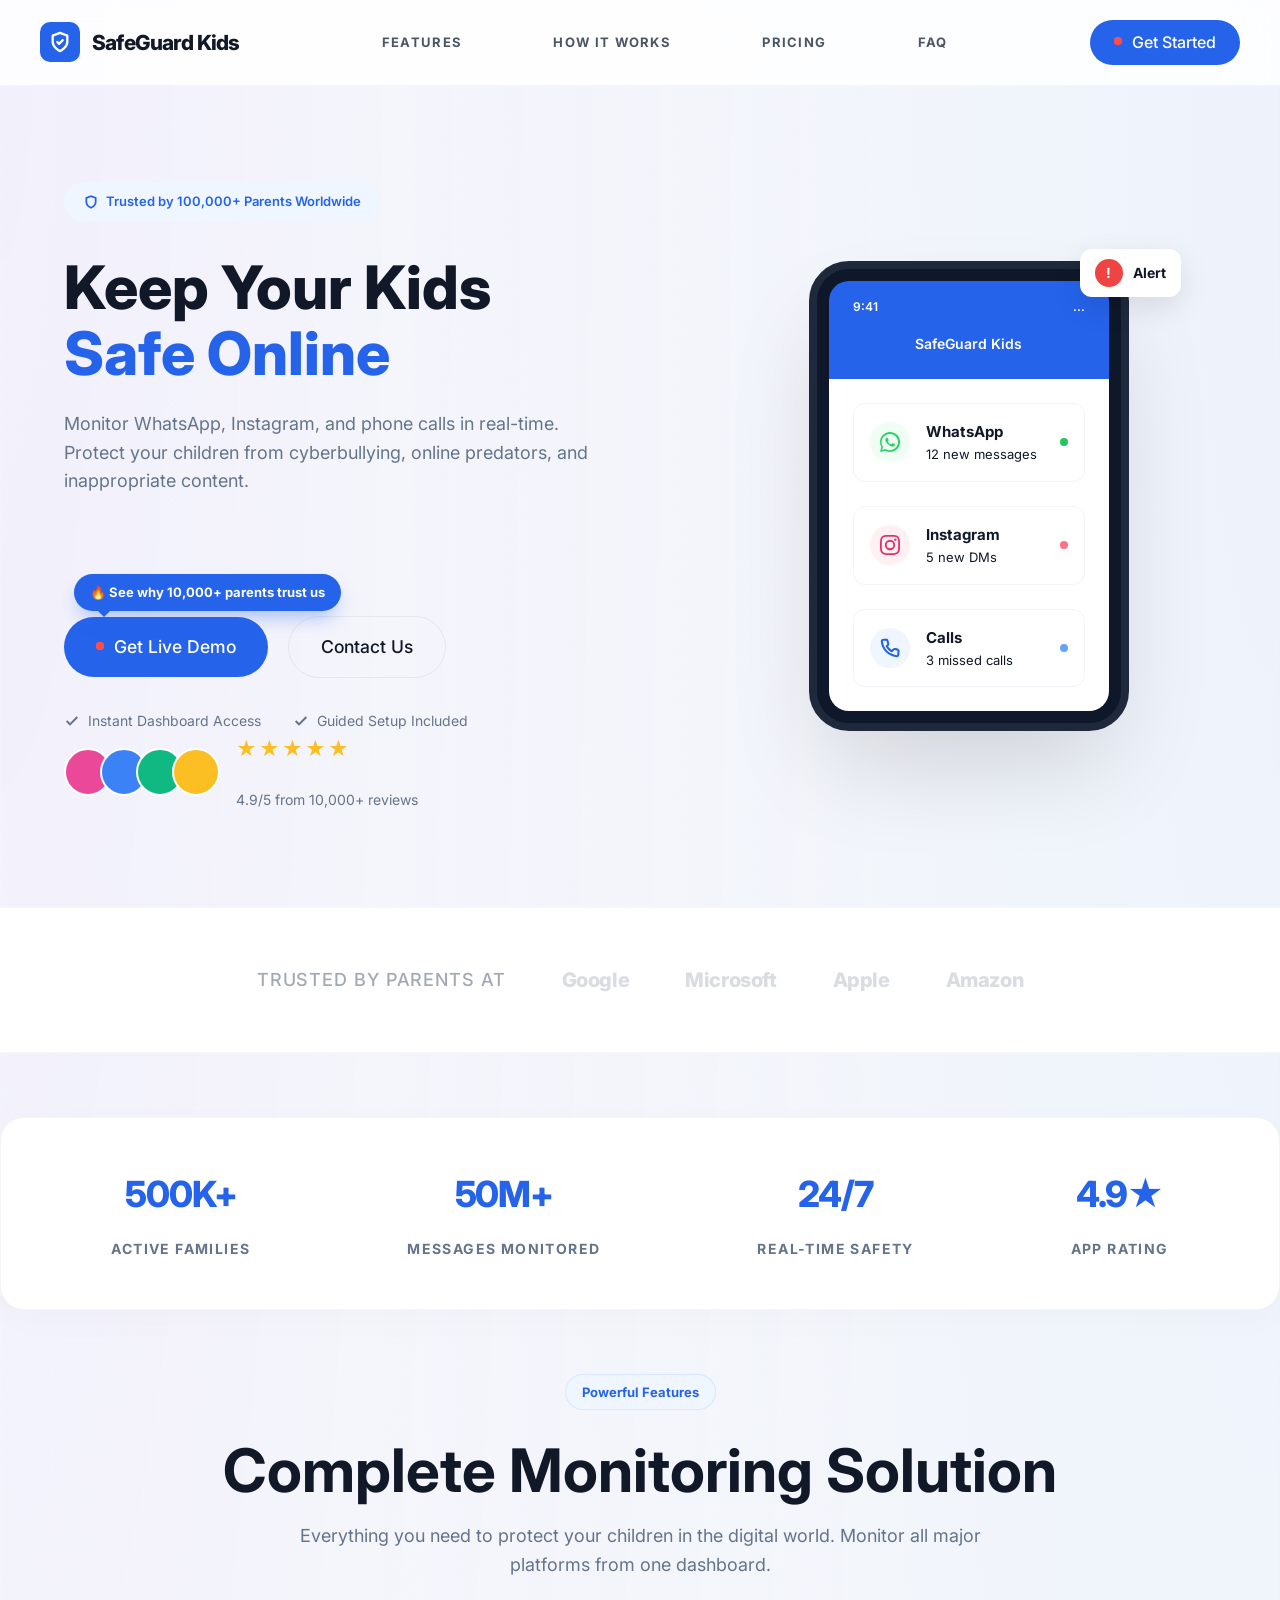
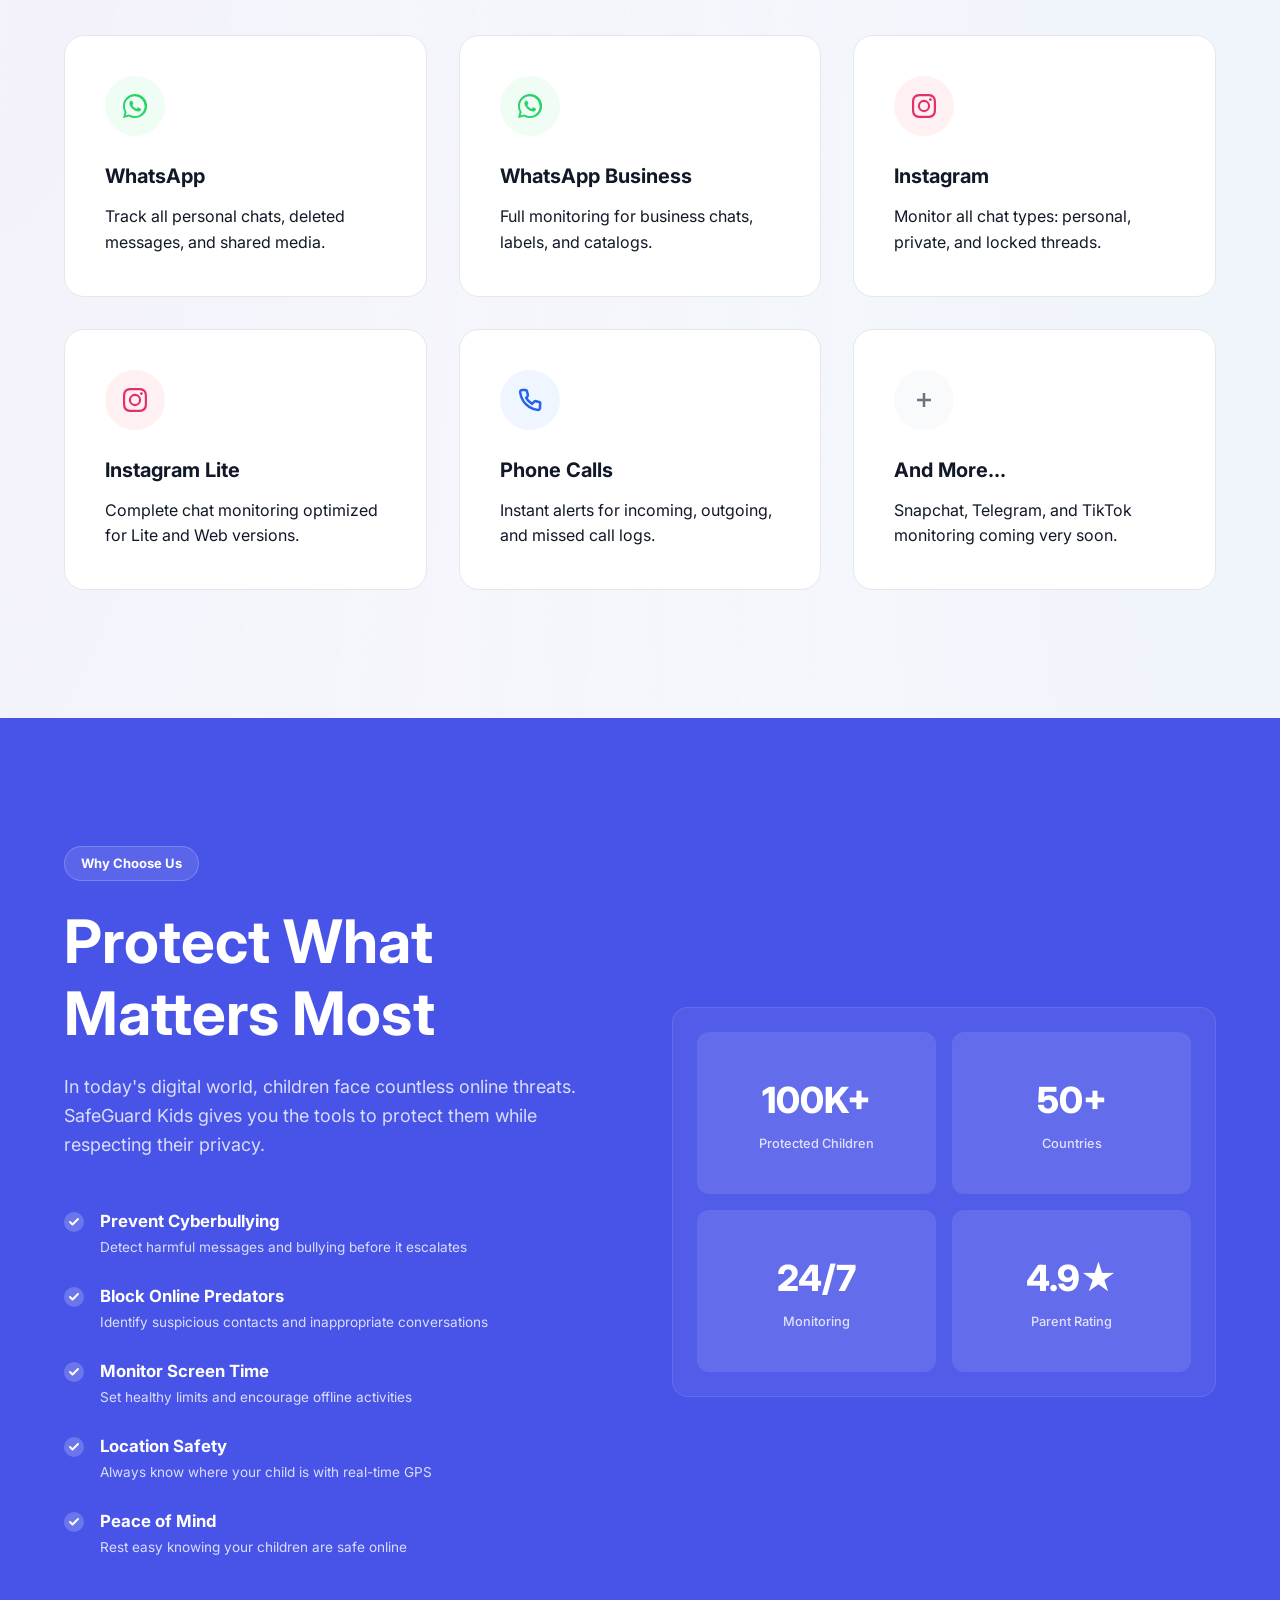
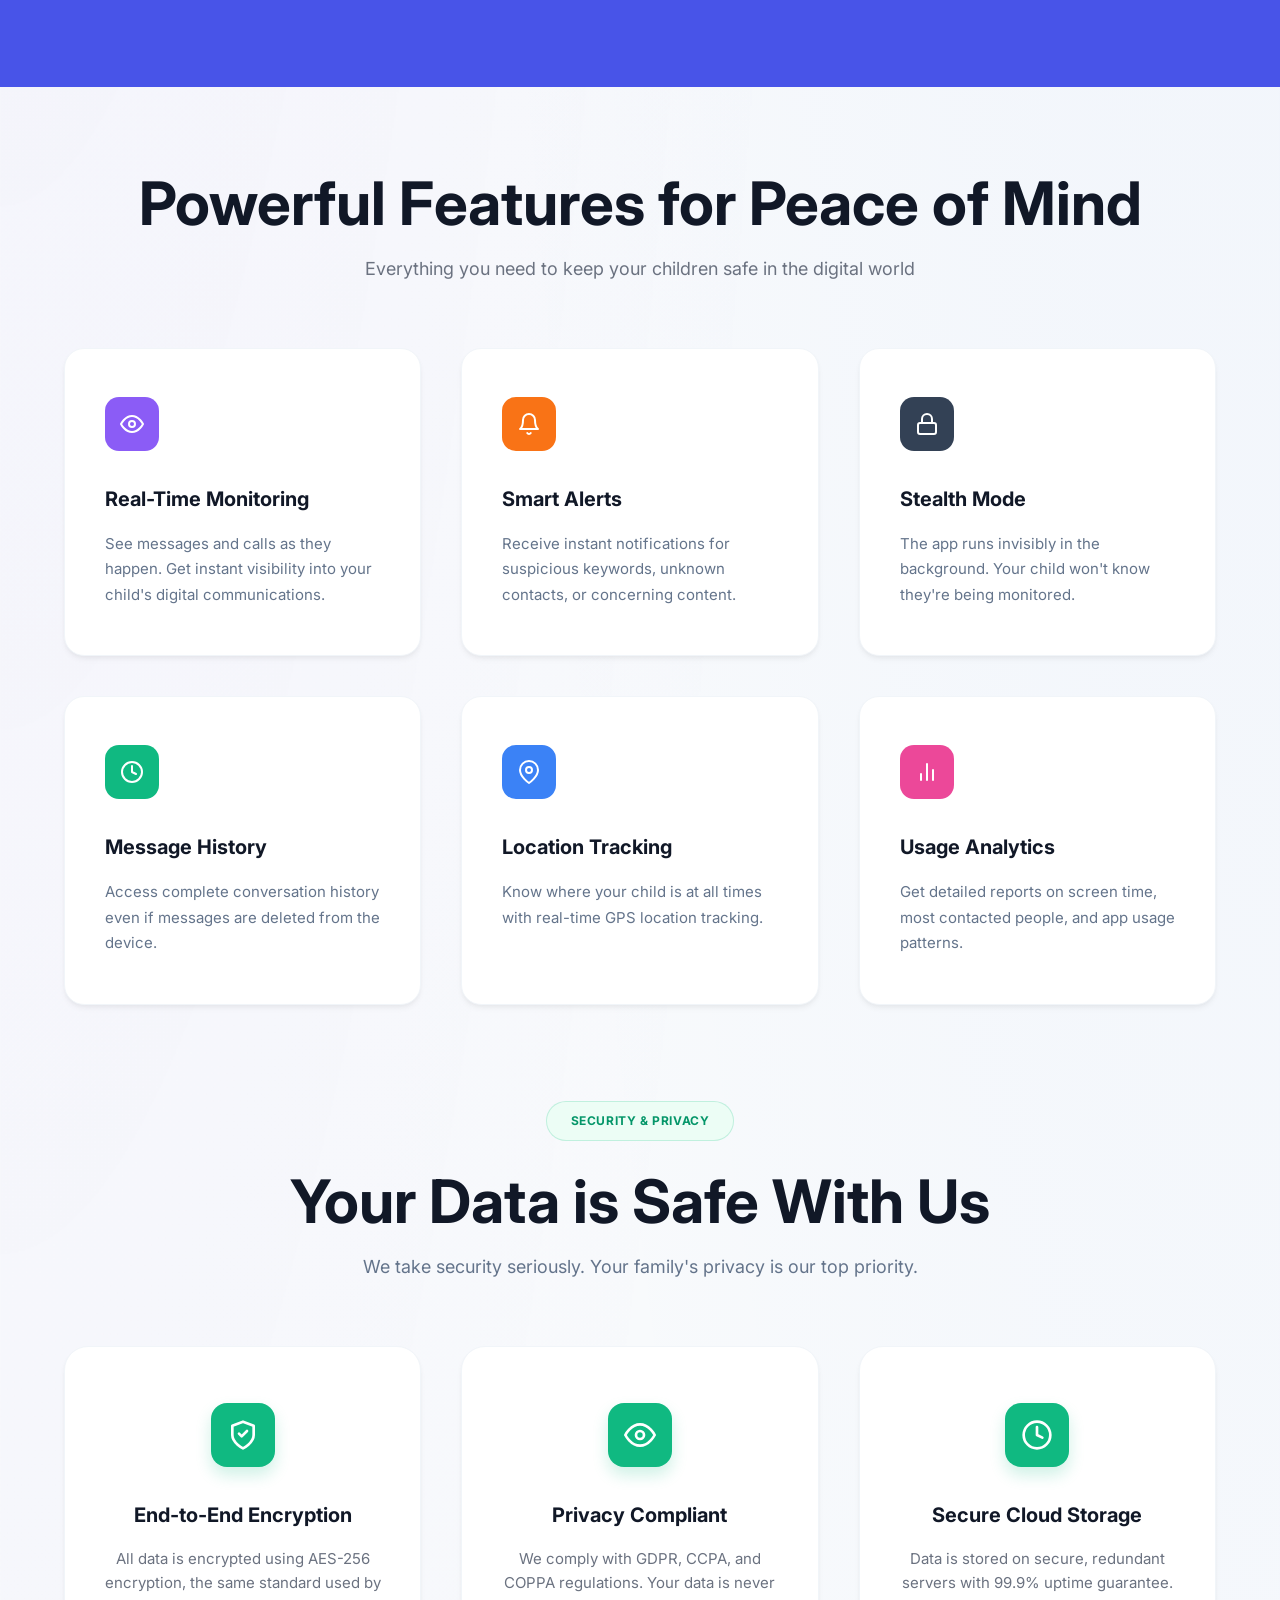
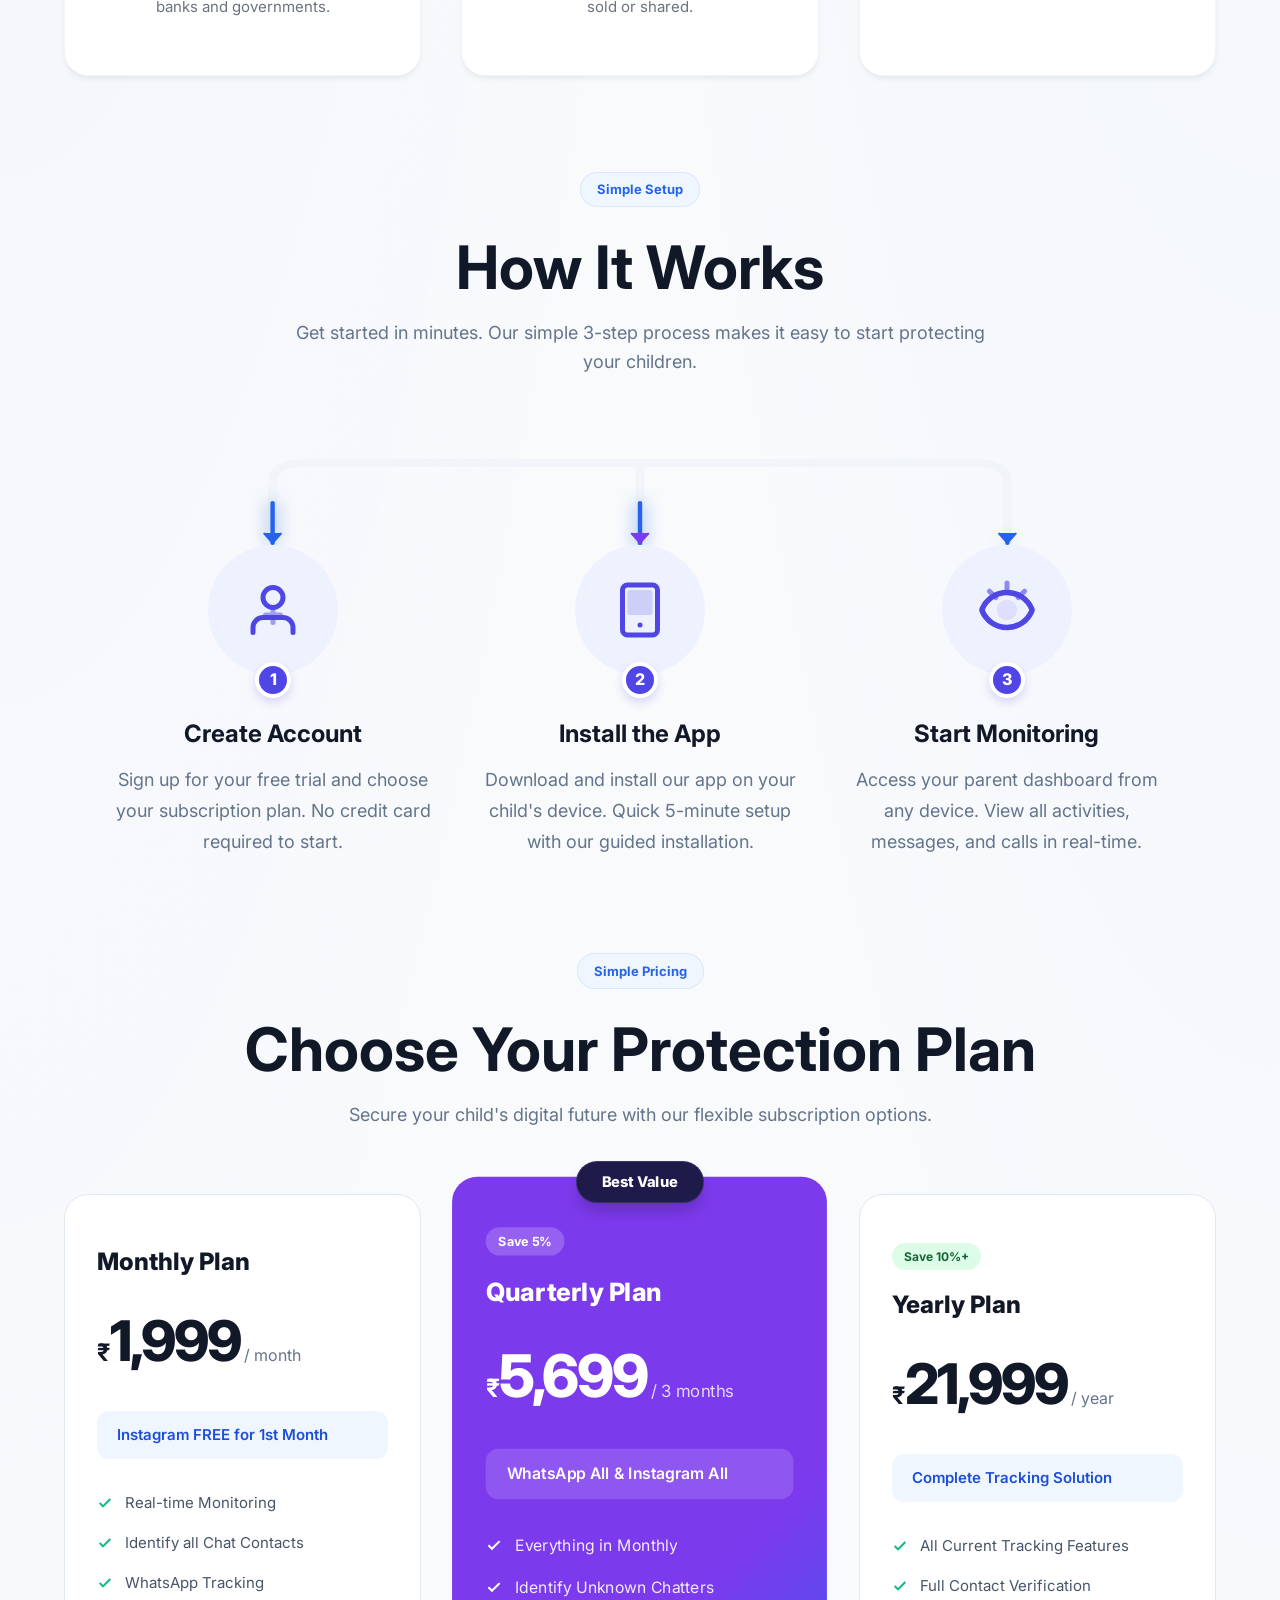
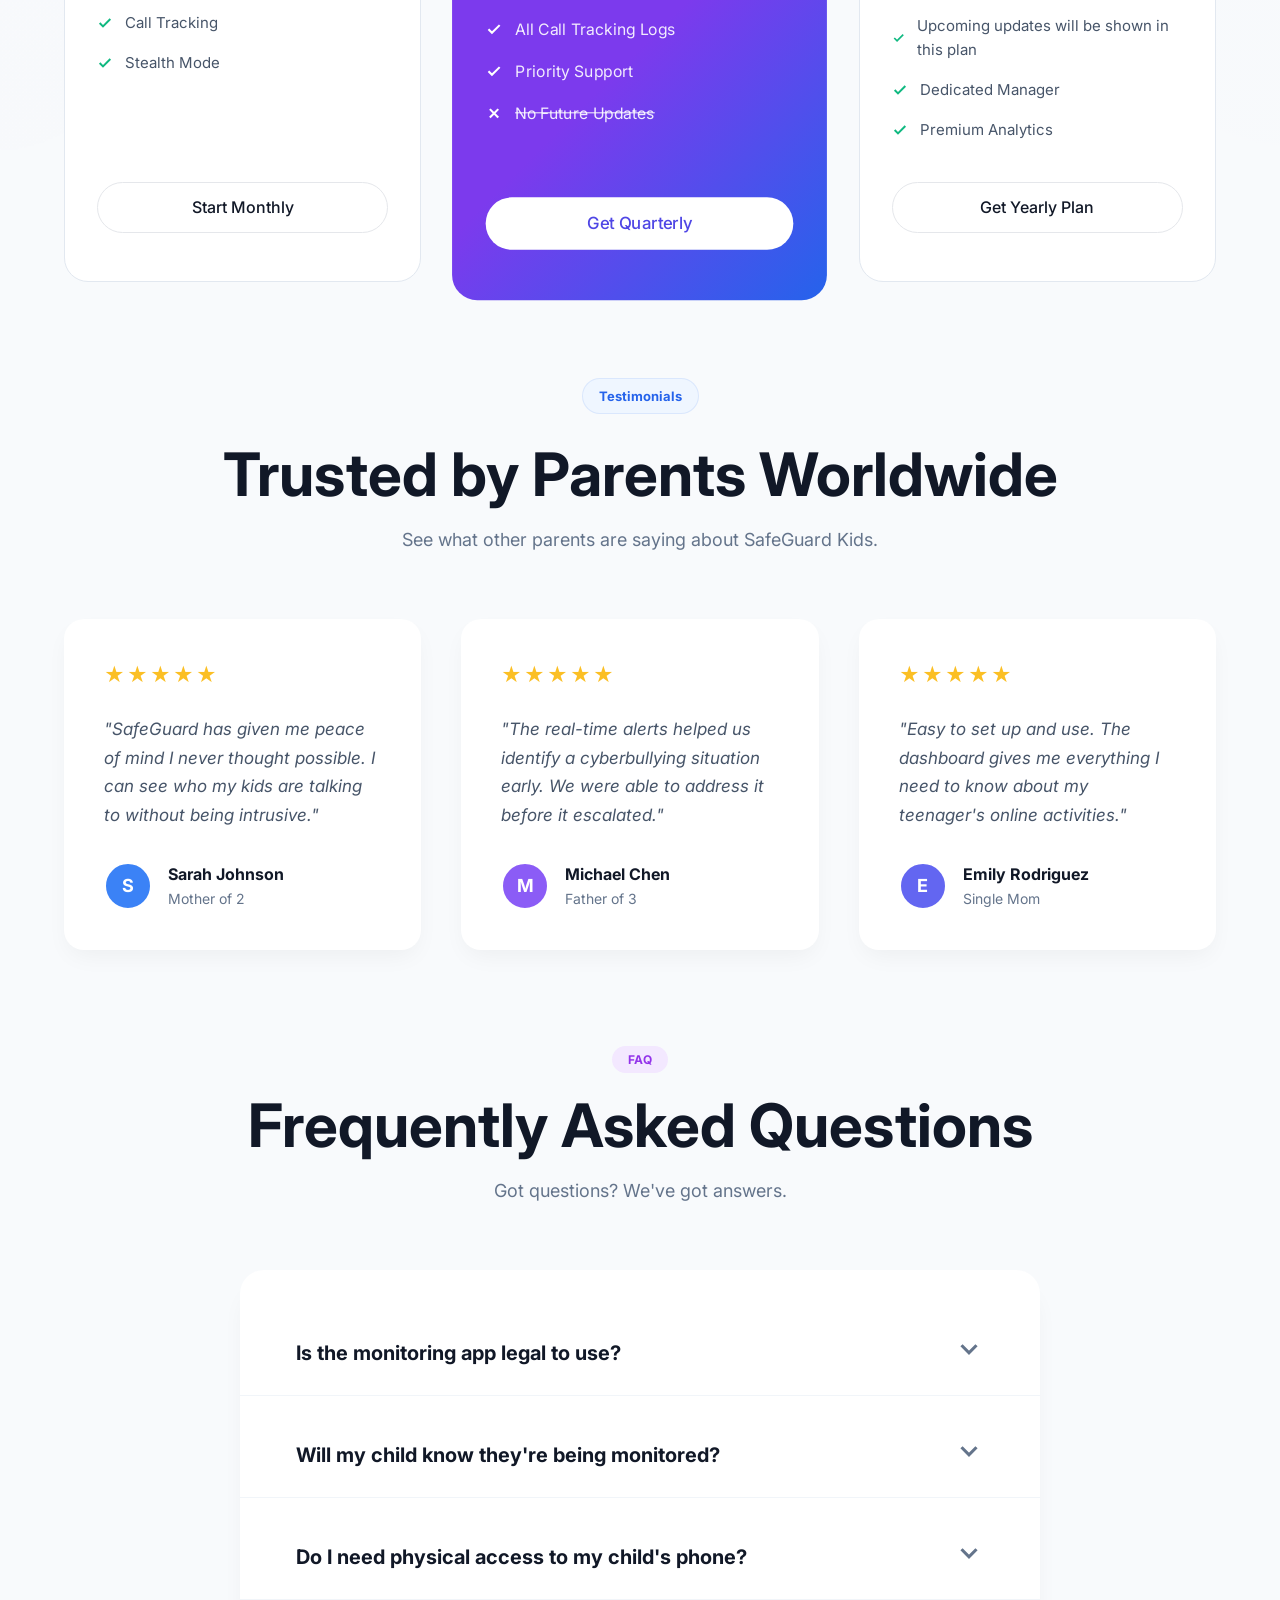
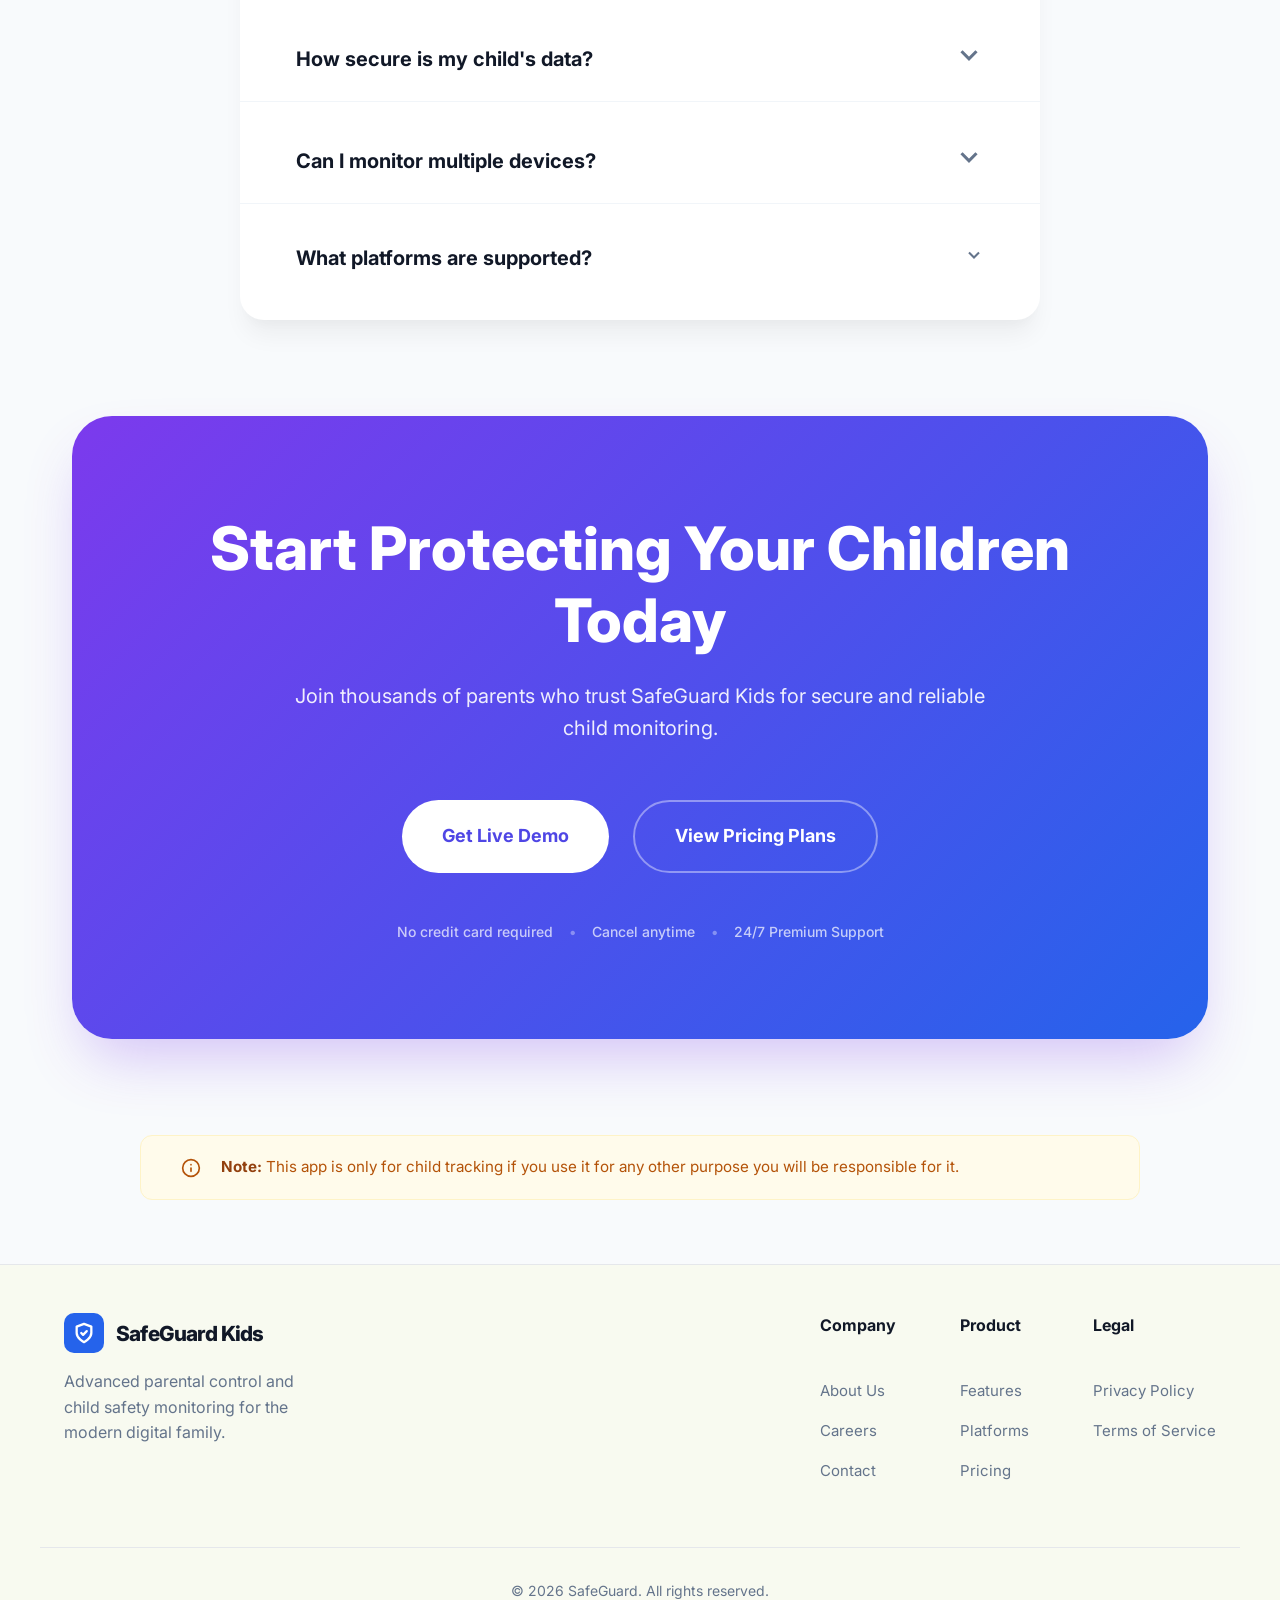
==== index.html @ 510a7e91 "Elite Mobile UI: Fixed badge clipping, restored bottom CTA vertical stack, and refined disclaimer ic" ====
<!DOCTYPE html>
<html lang="en">
<head>
    <meta charset="UTF-8">
    <meta name="viewport" content="width=device-width, initial-scale=1.0">
    <title>SafeGuard Kids | Parental Control & Child Safety</title>
    <link rel="stylesheet" href="style.css">
</head>
<body class="rich-page-bg">

    <!-- Header / Navigation -->
    <header>
        <div class="container nav-bar">
            <a href="index.html" class="logo">
                <div class="logo-icon">
                    <svg width="22" height="22" viewBox="0 0 24 24" fill="none" stroke="white" stroke-width="2.5" stroke-linecap="round" stroke-linejoin="round"><path d="M12 22s8-4 8-10V5l-8-3-8 3v7c0 6 8 10 8 10z"></path><polyline points="9 12 11 14 15 10"></polyline></svg>
                </div>
                <span class="logo-text">SafeGuard Kids</span>
            </a>
                <div class="nav-links">
                    <a href="#powerful-features">Features</a>
                    <a href="#how-it-works">How It Works</a>
                <a href="#pricing">Pricing</a>
                <a href="#faq">FAQ</a>
            </div>
            <div class="nav-actions">
                <a href="https://wa.me/9909092786?text=Please%20give%20me%20demo.%20I%20am%20interested%20in%20seeing%20how%20SafeGuard%20Kids%20works!" class="btn btn-primary">
                    <span class="live-dot"></span>
                    Get Started
                </a>
                <button class="mobile-toggle" id="mobile-toggle" aria-label="Toggle Menu">
                    <svg viewBox="0 0 24 24" fill="none" stroke="currentColor" stroke-width="2" stroke-linecap="round" stroke-linejoin="round">
                        <line x1="3" y1="12" x2="21" y2="12" class="line-1"></line>
                        <line x1="3" y1="6" x2="21" y2="6" class="line-2"></line>
                        <line x1="3" y1="18" x2="21" y2="18" class="line-3"></line>
                    </svg>
                </button>
            </div>
        </div>
    </header>

    <!-- Hero Section -->
    <main>
        <section class="hero container">
            <div class="hero-content animate-up">
                <div class="trust-badge">
                    <svg width="14" height="14" viewBox="0 0 24 24" fill="none" stroke="currentColor" stroke-width="3"><path d="M12 22s8-4 8-10V5l-8-3-8 3v7c0 6 8 10 8 10z"></path></svg>
                    Trusted by 100,000+ Parents Worldwide
                </div>
                <h1 class="hero-title">
                    Keep Your Kids<br>
                    <span class="highlight">Safe</span>
                    <span class="highlight">Online</span>
                </h1>
                <p class="hero-subtitle">
                    Monitor WhatsApp, Instagram, and phone calls in real-time. Protect your children from cyberbullying, online predators, and inappropriate content.
                </p>
                <div class="hero-cta-group">
                    <div class="cta-hook">🔥 See why 10,000+ parents trust us</div>
                    <div class="cta-buttons">
                        <a href="https://wa.me/9909092786?text=Please%20give%20me%20demo.%20I%20cant%20believe%20this%20is%20real.%20I%27m%20interested%20in%20seeing%20how%20SafeGuard%20Kids%20works!" class="btn btn-primary btn-large">
                            <span class="live-dot"></span>
                            Get Live Demo
                        </a>
                        <a href="https://wa.me/9909092786?text=interested%20in%20your%20tracking%20app." class="btn btn-outline btn-large">Contact Us</a>
                    </div>
                    
                    <div class="hero-features">
                        <div class="hero-feature">
                            <svg width="16" height="16" viewBox="0 0 24 24" fill="none" stroke="currentColor" stroke-width="3"><polyline points="20 6 9 17 4 12"></polyline></svg>
                            Instant Dashboard Access
                        </div>
                        <div class="hero-feature">
                            <svg width="16" height="16" viewBox="0 0 24 24" fill="none" stroke="currentColor" stroke-width="3"><polyline points="20 6 9 17 4 12"></polyline></svg>
                            Guided Setup Included
                        </div>
                    </div>
                </div>
                <div class="social-proof">
                    <div class="avatars">
                        <div class="avatar" style="background-color: var(--accent-pink);"></div>
                        <div class="avatar" style="background-color: var(--accent-blue);"></div>
                        <div class="avatar" style="background-color: var(--success-green);"></div>
                        <div class="avatar" style="background-color: #FBBF24;"></div>
                    </div>
                    <div class="rating">
                        <div class="stars">★★★★★</div>
                        <span>4.9/5 from 10,000+ reviews</span>
                    </div>
                </div>
            </div>

            <div class="hero-visual animate-up" style="animation-delay: 0.2s;">
                <div class="phone-mockup">
                    <div class="alert-badge">
                        <div class="alert-icon">!</div>
                        Alert
                    </div>
                    <div class="phone-header">
                        <div class="status-bar">
                            <span>9:41</span>
                            <span>...</span>
                        </div>
                        <div class="phone-header-content">
                            <div class="phone-header-text">SafeGuard Kids</div>
                        </div>
                    </div>
                    <div class="status-list">
                        <div class="status-item">
                            <div class="status-icon bg-whatsapp-light">
                                <svg width="20" height="20" viewBox="0 0 24 24" fill="currentColor"><path d="M12.031 0C5.391 0 0 5.391 0 12.031c0 2.125.547 4.188 1.594 6.031L0 24l6.125-1.594a11.91 11.91 0 005.906 1.563h.031c6.641 0 12.031-5.391 12.031-12.031C24.094 5.391 18.672 0 12.031 0zM12.031 22.125c-1.875 0-3.719-.469-5.344-1.375l-.375-.219-3.719.969 1.016-3.625-.234-.375a9.852 9.852 0 01-1.5-5.313c0-5.469 4.438-9.906 9.906-9.906a9.8 9.8 0 016.969 2.875 9.776 9.776 0 012.906 6.969c0 5.469-4.438 9.906-9.906 9.938zM17.406 14.344c-.281-.141-1.719-.844-1.984-.938-.266-.094-.453-.141-.656.141-.188.281-.734.938-.906 1.125-.172.188-.344.219-.625.078-.281-.141-1.188-.438-2.25-1.391-.828-.734-1.391-1.641-1.547-1.922-.156-.281-.016-.438.125-.578.125-.125.281-.328.422-.484.141-.156.188-.266.281-.453.094-.188.047-.359-.016-.5-.063-.141-.656-1.578-.891-2.156-.234-.563-.469-.484-.656-.484-.172-.016-.359-.016-.547-.016-.188 0-.5.063-.766.344-.266.281-.984.969-.984 2.375 0 1.406 1.016 2.766 1.156 2.953.141.188 2 3.047 4.844 4.281.672.297 1.203.469 1.625.609.688.219 1.313.188 1.813.125.547-.078 1.672-.688 1.906-1.344.234-.656.234-1.219.156-1.344-.063-.141-.266-.219-.547-.359z"/></svg>
                            </div>
                            <div class="status-info">
                                <strong>WhatsApp</strong>
                                <span class="text-muted">12 new messages</span>
                            </div>
                            <div class="status-indicator ind-green"></div>
                        </div>
                        <div class="status-item">
                            <div class="status-icon bg-instagram-light">
                                <svg width="20" height="20" viewBox="0 0 24 24" fill="currentColor"><path d="M12 2.163c3.204 0 3.584.012 4.85.07 3.252.148 4.771 1.691 4.919 4.919.058 1.265.069 1.645.069 4.849 0 3.205-.012 3.584-.069 4.849-.149 3.225-1.664 4.771-4.919 4.919-1.266.058-1.644.07-4.85.07-3.204 0-3.584-.012-4.849-.07-3.26-.149-4.771-1.699-4.919-4.92-.058-1.265-.07-1.644-.07-4.849 0-3.204.013-3.583.07-4.849.149-3.227 1.664-4.771 4.919-4.919 1.266-.057 1.645-.069 4.849-.069zM12 0C8.741 0 8.333.014 7.053.072 2.695.272.273 2.69.073 7.052.014 8.333 0 8.741 0 12c0 3.259.014 3.668.072 4.948.2 4.358 2.618 6.78 6.98 6.98 1.281.058 1.689.072 4.948.072 3.259 0 3.668-.014 4.948-.072 4.354-.2 6.782-2.618 6.979-6.98.059-1.28.073-1.689.073-4.948 0-3.259-.014-3.667-.072-4.947-.196-4.354-2.617-6.78-6.979-6.98C15.668.014 15.259 0 12 0zm0 5.838a6.162 6.162 0 100 12.324 6.162 6.162 0 000-12.324zM12 16a4 4 0 110-8 4 4 0 010 8zm6.406-11.845a1.44 1.44 0 100 2.881 1.44 1.44 0 000-2.881z"/></svg>
                            </div>
                            <div class="status-info">
                                <strong>Instagram</strong>
                                <span class="text-muted">5 new DMs</span>
                            </div>
                            <div class="status-indicator ind-pink"></div>
                        </div>
                        <div class="status-item">
                            <div class="status-icon bg-calls-light">
                                <svg width="20" height="20" viewBox="0 0 24 24" fill="none" stroke="currentColor" stroke-width="2.5" stroke-linecap="round" stroke-linejoin="round"><path d="M22 16.92v3a2 2 0 0 1-2.18 2 19.79 19.79 0 0 1-8.63-3.07 19.5 19.5 0 0 1-6-6 19.79 19.79 0 0 1-3.07-8.67A2 2 0 0 1 4.11 2h3a2 2 0 0 1 2 1.72 12.84 12.84 0 0 0 .7 2.81 2 2 0 0 1-.45 2.11L8.09 9.91a16 16 0 0 0 6 6l2.18-2.18a2 2 0 0 1 2.11-.45 12.84 12.84 0 0 0 2.81.7A2 2 0 0 1 22 16.92z"></path></svg>
                            </div>
                            <div class="status-info">
                                <strong>Calls</strong>
                                <span class="text-muted">3 missed calls</span>
                            </div>
                            <div class="status-indicator ind-blue"></div>
                        </div>
                    </div>
                </div>
            </div>
        </section>

        <!-- Trust Bar / Social Proof Area -->
        <section class="trust-bar animate-up">
            <div class="trust-inner">
                <span class="trust-title">TRUSTED BY PARENTS AT</span>
                <div class="trust-logos">
                    <span class="trust-logo">Google</span>
                    <span class="trust-logo">Microsoft</span>
                    <span class="trust-logo">Apple</span>
                    <span class="trust-logo">Amazon</span>
                </div>
            </div>
        </section>

        <!-- Stats Section (Boxed Style Restored) -->
        <section class="stats animate-up">
            <div class="stat-item">
                <h3>500K+</h3>
                <span>Active Families</span>
            </div>
            <div class="stat-item">
                <h3>50M+</h3>
                <span>Messages Monitored</span>
            </div>
            <div class="stat-item">
                <h3>24/7</h3>
                <span>Real-time Safety</span>
            </div>
            <div class="stat-item">
                <h3>4.9★</h3>
                <span>App Rating</span>
            </div>
        </section>

        <!-- Supported Platforms -->
        <section id="platforms" class="platforms container animate-up" style="text-align: center;">
            <div class="section-tag">Powerful Features</div>
            <h2 class="section-title">Complete Monitoring Solution</h2>
            <p class="section-subtitle">Everything you need to protect your children in the digital world. Monitor all major platforms from one dashboard.</p>
            
            <div class="platform-grid" style="text-align: left;">
                <!-- Row 1 -->
                <div class="platform-card">
                    <div class="platform-icon bg-whatsapp-light">
                        <svg width="24" height="24" viewBox="0 0 24 24" fill="currentColor"><path d="M12.031 0C5.391 0 0 5.391 0 12.031c0 2.125.547 4.188 1.594 6.031L0 24l6.125-1.594a11.91 11.91 0 005.906 1.563h.031c6.641 0 12.031-5.391 12.031-12.031C24.094 5.391 18.672 0 12.031 0zM12.031 22.125c-1.875 0-3.719-.469-5.344-1.375l-.375-.219-3.719.969 1.016-3.625-.234-.375a9.852 9.852 0 01-1.5-5.313c0-5.469 4.438-9.906 9.906-9.906a9.8 9.8 0 016.969 2.875 9.776 9.776 0 012.906 6.969c0 5.469-4.438 9.906-9.906 9.938zM17.406 14.344c-.281-.141-1.719-.844-1.984-.938-.266-.094-.453-.141-.656.141-.188.281-.734.938-.906 1.125-.172.188-.344.219-.625.078-.281-.141-1.188-.438-2.25-1.391-.828-.734-1.391-1.641-1.547-1.922-.156-.281-.016-.438.125-.578.125-.125.281-.328.422-.484.141-.156.188-.266.281-.453.094-.188.047-.359-.016-.5-.063-.141-.656-1.578-.891-2.156-.234-.563-.469-.484-.656-.484-.172-.016-.359-.016-.547-.016-.188 0-.5.063-.766.344-.266.281-.984.969-.984 2.375 0 1.406 1.016 2.766 1.156 2.953.141.188 2 3.047 4.844 4.281.672.297 1.203.469 1.625.609.688.219 1.313.188 1.813.125.547-.078 1.672-.688 1.906-1.344.234-.656.234-1.219.156-1.344-.063-.141-.266-.219-.547-.359z"/></svg>
                    </div>
                    <h4>WhatsApp</h4>
                    <p>Track all personal chats, deleted messages, and shared media.</p>
                </div>
                <div class="platform-card">
                    <div class="platform-icon bg-whatsapp-light">
                        <svg width="24" height="24" viewBox="0 0 24 24" fill="currentColor"><path d="M12.031 0C5.391 0 0 5.391 0 12.031c0 2.125.547 4.188 1.594 6.031L0 24l6.125-1.594a11.91 11.91 0 005.906 1.563h.031c6.641 0 12.031-5.391 12.031-12.031C24.094 5.391 18.672 0 12.031 0zM12.031 22.125c-1.875 0-3.719-.469-5.344-1.375l-.375-.219-3.719.969 1.016-3.625-.234-.375a9.852 9.852 0 01-1.5-5.313c0-5.469 4.438-9.906 9.906-9.906a9.8 9.8 0 016.969 2.875 9.776 9.776 0 012.906 6.969c0 5.469-4.438 9.906-9.906 9.938zM17.406 14.344c-.281-.141-1.719-.844-1.984-.938-.266-.094-.453-.141-.656.141-.188.281-.734.938-.906 1.125-.172.188-.344.219-.625.078-.281-.141-1.188-.438-2.25-1.391-.828-.734-1.391-1.641-1.547-1.922-.156-.281-.016-.438.125-.578.125-.125.281-.328.422-.484.141-.156.188-.266.281-.453.094-.188.047-.359-.016-.5-.063-.141-.656-1.578-.891-2.156-.234-.563-.469-.484-.656-.484-.172-.016-.359-.016-.547-.016-.188 0-.5.063-.766.344-.266.281-.984.969-.984 2.375 0 1.406 1.016 2.766 1.156 2.953.141.188 2 3.047 4.844 4.281.672.297 1.203.469 1.625.609.688.219 1.313.188 1.813.125.547-.078 1.672-.688 1.906-1.344.234-.656.234-1.219.156-1.344-.063-.141-.266-.219-.547-.359z"/></svg>
                    </div>
                    <h4>WhatsApp Business</h4>
                    <p>Full monitoring for business chats, labels, and catalogs.</p>
                </div>
                <div class="platform-card">
                    <div class="platform-icon bg-instagram-light">
                        <svg width="24" height="24" viewBox="0 0 24 24" fill="currentColor"><path d="M12 2.163c3.204 0 3.584.012 4.85.07 3.252.148 4.771 1.691 4.919 4.919.058 1.265.069 1.645.069 4.849 0 3.205-.012 3.584-.069 4.849-.149 3.225-1.664 4.771-4.919 4.919-1.266.058-1.644.07-4.85.07-3.204 0-3.584-.012-4.849-.07-3.26-.149-4.771-1.699-4.919-4.92-.058-1.265-.07-1.644-.07-4.849 0-3.204.013-3.583.07-4.849.149-3.227 1.664-4.771 4.919-4.919 1.266-.057 1.645-.069 4.849-.069zM12 0C8.741 0 8.333.014 7.053.072 2.695.272.273 2.69.073 7.052.014 8.333 0 8.741 0 12c0 3.259.014 3.668.072 4.948.2 4.358 2.618 6.78 6.98 6.98 1.281.058 1.689.072 4.948.072 3.259 0 3.668-.014 4.948-.072 4.354-.2 6.782-2.618 6.979-6.98.059-1.28.073-1.689.073-4.948 0-3.259-.014-3.667-.072-4.947-.196-4.354-2.617-6.78-6.979-6.98C15.668.014 15.259 0 12 0zm0 5.838a6.162 6.162 0 100 12.324 6.162 6.162 0 000-12.324zM12 16a4 4 0 110-8 4 4 0 010 8zm6.406-11.845a1.44 1.44 0 100 2.881 1.44 1.44 0 000-2.881z"/></svg>
                    </div>
                    <h4>Instagram</h4>
                    <p>Monitor all chat types: personal, private, and locked threads.</p>
                </div>

                <!-- Row 2 -->
                <div class="platform-card">
                    <div class="platform-icon bg-instagram-light">
                        <svg width="24" height="24" viewBox="0 0 24 24" fill="currentColor"><path d="M12 2.163c3.204 0 3.584.012 4.85.07 3.252.148 4.771 1.691 4.919 4.919.058 1.265.069 1.645.069 4.849 0 3.205-.012 3.584-.069 4.849-.149 3.225-1.664 4.771-4.919 4.919-1.266.058-1.644.07-4.85.07-3.204 0-3.584-.012-4.849-.07-3.26-.149-4.771-1.699-4.919-4.92-.058-1.265-.07-1.644-.07-4.849 0-3.204.013-3.583.07-4.849.149-3.227 1.664-4.771 4.919-4.919 1.266-.057 1.645-.069 4.849-.069zM12 0C8.741 0 8.333.014 7.053.072 2.695.272.273 2.69.073 7.052.014 8.333 0 8.741 0 12c0 3.259.014 3.668.072 4.948.2 4.358 2.618 6.78 6.98 6.98 1.281.058 1.689.072 4.948.072 3.259 0 3.668-.014 4.948-.072 4.354-.2 6.782-2.618 6.979-6.98.059-1.28.073-1.689.073-4.948 0-3.259-.014-3.667-.072-4.947-.196-4.354-2.617-6.78-6.979-6.98C15.668.014 15.259 0 12 0zm0 5.838a6.162 6.162 0 100 12.324 6.162 6.162 0 000-12.324zM12 16a4 4 0 110-8 4 4 0 010 8zm6.406-11.845a1.44 1.44 0 100 2.881 1.44 1.44 0 000-2.881z"/></svg>
                    </div>
                    <h4>Instagram Lite</h4>
                    <p>Complete chat monitoring optimized for Lite and Web versions.</p>
                </div>
                <div class="platform-card">
                    <div class="platform-icon bg-calls-light">
                        <svg width="24" height="24" viewBox="0 0 24 24" fill="none" stroke="currentColor" stroke-width="2.5" stroke-linecap="round" stroke-linejoin="round"><path d="M22 16.92v3a2 2 0 0 1-2.18 2 19.79 19.79 0 0 1-8.63-3.07 19.5 19.5 0 0 1-6-6 19.79 19.79 0 0 1-3.07-8.67A2 2 0 0 1 4.11 2h3a2 2 0 0 1 2 1.72 12.84 12.84 0 0 0 .7 2.81 2 2 0 0 1-.45 2.11L8.09 9.91a16 16 0 0 0 6 6l2.18-2.18a2 2 0 0 1 2.11-.45 12.84 12.84 0 0 0 2.81.7A2 2 0 0 1 22 16.92z"></path></svg>
                    </div>
                    <h4>Phone Calls</h4>
                    <p>Instant alerts for incoming, outgoing, and missed call logs.</p>
                </div>
                <div class="platform-card more-card">
                    <div class="platform-icon bg-gray-light">
                        <svg width="24" height="24" viewBox="0 0 24 24" fill="none" stroke="currentColor" stroke-width="2.5"><path d="M12 5v14M5 12h14"/></svg>
                    </div>
                    <h4>And More...</h4>
                    <p>Snapchat, Telegram, and TikTok monitoring coming very soon.</p>
                </div>
            </div>
        </section>

        <!-- Why Choose Us -->
        <section id="benefits" class="benefits-section animate-up">
            <div class="container">
                <div class="benefits-grid">
                    <div class="benefits-content">
                        <div class="section-tag" style="border-radius: 100px;">Why Choose Us</div>
                        <h2 class="section-title">Protect What Matters Most</h2>
                        <p class="section-subtitle" style="max-width: 100%;">In today's digital world, children face countless online threats.<br>SafeGuard Kids gives you the tools to protect them while respecting their privacy.</p>
                        
                        <div class="checkmark-list">
                            <div class="benefit-item">
                                <div class="check-icon">
                                    <svg width="12" height="12" viewBox="0 0 24 24" fill="none" stroke="currentColor" stroke-width="4" stroke-linecap="round" stroke-linejoin="round"><polyline points="20 6 9 17 4 12"></polyline></svg>
                                </div>
                                <div class="benefit-text">
                                    <h4>Prevent Cyberbullying</h4>
                                    <p>Detect harmful messages and bullying before it escalates</p>
                                </div>
                            </div>
                            <div class="benefit-item">
                                <div class="check-icon">
                                    <svg width="12" height="12" viewBox="0 0 24 24" fill="none" stroke="currentColor" stroke-width="4" stroke-linecap="round" stroke-linejoin="round"><polyline points="20 6 9 17 4 12"></polyline></svg>
                                </div>
                                <div class="benefit-text">
                                    <h4>Block Online Predators</h4>
                                    <p>Identify suspicious contacts and inappropriate conversations</p>
                                </div>
                            </div>
                            <div class="benefit-item">
                                <div class="check-icon">
                                    <svg width="12" height="12" viewBox="0 0 24 24" fill="none" stroke="currentColor" stroke-width="4" stroke-linecap="round" stroke-linejoin="round"><polyline points="20 6 9 17 4 12"></polyline></svg>
                                </div>
                                <div class="benefit-text">
                                    <h4>Monitor Screen Time</h4>
                                    <p>Set healthy limits and encourage offline activities</p>
                                </div>
                            </div>
                            <div class="benefit-item">
                                <div class="check-icon">
                                    <svg width="12" height="12" viewBox="0 0 24 24" fill="none" stroke="currentColor" stroke-width="4" stroke-linecap="round" stroke-linejoin="round"><polyline points="20 6 9 17 4 12"></polyline></svg>
                                </div>
                                <div class="benefit-text">
                                    <h4>Location Safety</h4>
                                    <p>Always know where your child is with real-time GPS</p>
                                </div>
                            </div>
                            <div class="benefit-item">
                                <div class="check-icon">
                                    <svg width="12" height="12" viewBox="0 0 24 24" fill="none" stroke="currentColor" stroke-width="4" stroke-linecap="round" stroke-linejoin="round"><polyline points="20 6 9 17 4 12"></polyline></svg>
                                </div>
                                <div class="benefit-text">
                                    <h4>Peace of Mind</h4>
                                    <p>Rest easy knowing your children are safe online</p>
                                </div>
                            </div>
                        </div>
                    </div>

                    <div class="stats-board">
                        <div class="stat-card">
                            <h3>100K+</h3>
                            <p>Protected Children</p>
                        </div>
                        <div class="stat-card">
                            <h3>50+</h3>
                            <p>Countries</p>
                        </div>
                        <div class="stat-card">
                            <h3>24/7</h3>
                            <p>Monitoring</p>
                        </div>
                        <div class="stat-card">
                            <h3>4.9★</h3>
                            <p>Parent Rating</p>
                        </div>
                    </div>
                </div>
            </div>
        </section>

        <!-- Powerful Features -->
        <section id="powerful-features" class="features-section animate-up">
            <div class="container">
                <h2 class="section-title" style="color: #111827;">Powerful Features for Peace of Mind</h2>
                <p class="section-subtitle" style="margin: 0 auto 4rem; color: #6B7280;">Everything you need to keep your children safe in the digital world</p>
                
                <div class="features-grid">
                    <!-- Feature 1 -->
                    <div class="feature-card">
                        <div class="feature-icon-box icon-purple">
                            <svg width="24" height="24" viewBox="0 0 24 24" fill="none" stroke="currentColor" stroke-width="2" stroke-linecap="round" stroke-linejoin="round"><path d="M1 12s4-8 11-8 11 8 11 8-4 8-11 8-11-8-11-8z"></path><circle cx="12" cy="12" r="3"></circle></svg>
                        </div>
                        <h4>Real-Time Monitoring</h4>
                        <p>See messages and calls as they happen. Get instant visibility into your child's digital communications.</p>
                    </div>
                    
                    <!-- Feature 2 -->
                    <div class="feature-card">
                        <div class="feature-icon-box icon-orange">
                            <svg width="24" height="24" viewBox="0 0 24 24" fill="none" stroke="currentColor" stroke-width="2" stroke-linecap="round" stroke-linejoin="round"><path d="M18 8A6 6 0 0 0 6 8c0 7-3 9-3 9h18s-3-2-3-9"></path><path d="M13.73 21a2 2 0 0 1-3.46 0"></path></svg>
                        </div>
                        <h4>Smart Alerts</h4>
                        <p>Receive instant notifications for suspicious keywords, unknown contacts, or concerning content.</p>
                    </div>
                    
                    <!-- Feature 3 -->
                    <div class="feature-card">
                        <div class="feature-icon-box icon-darkblue">
                            <svg width="24" height="24" viewBox="0 0 24 24" fill="none" stroke="currentColor" stroke-width="2" stroke-linecap="round" stroke-linejoin="round"><rect x="3" y="11" width="18" height="11" rx="2" ry="2"></rect><path d="M7 11V7a5 5 0 0 1 10 0v4"></path></svg>
                        </div>
                        <h4>Stealth Mode</h4>
                        <p>The app runs invisibly in the background. Your child won't know they're being monitored.</p>
                    </div>
                    
                    <!-- Feature 4 -->
                    <div class="feature-card">
                        <div class="feature-icon-box icon-green">
                            <svg width="24" height="24" viewBox="0 0 24 24" fill="none" stroke="currentColor" stroke-width="2" stroke-linecap="round" stroke-linejoin="round"><circle cx="12" cy="12" r="10"></circle><polyline points="12 6 12 12 16 14"></polyline></svg>
                        </div>
                        <h4>Message History</h4>
                        <p>Access complete conversation history even if messages are deleted from the device.</p>
                    </div>
                    
                    <!-- Feature 5 -->
                    <div class="feature-card">
                        <div class="feature-icon-box icon-lightblue">
                            <svg width="24" height="24" viewBox="0 0 24 24" fill="none" stroke="currentColor" stroke-width="2" stroke-linecap="round" stroke-linejoin="round"><path d="M21 10c0 7-9 13-9 13s-9-6-9-13a9 9 0 0 1 18 0z"></path><circle cx="12" cy="10" r="3"></circle></svg>
                        </div>
                        <h4>Location Tracking</h4>
                        <p>Know where your child is at all times with real-time GPS location tracking.</p>
                    </div>
                    
                    <!-- Feature 6 -->
                    <div class="feature-card">
                        <div class="feature-icon-box icon-pink">
                            <svg width="24" height="24" viewBox="0 0 24 24" fill="none" stroke="currentColor" stroke-width="2" stroke-linecap="round" stroke-linejoin="round"><line x1="18" y1="20" x2="18" y2="10"></line><line x1="12" y1="20" x2="12" y2="4"></line><line x1="6" y1="20" x2="6" y2="14"></line></svg>
                        </div>
                        <h4>Usage Analytics</h4>
                        <p>Get detailed reports on screen time, most contacted people, and app usage patterns.</p>
                    </div>
                </div>
            </div>
        </section>

        <!-- Security & Privacy -->
        <section id="security" class="security-section animate-up">
            <div class="container">
                <div class="security-tag">Security & Privacy</div>
                <h1 class="section-title">Your Data is Safe With Us</h1>
                <p class="section-subtitle" style="margin: 0 auto 4rem;">We take security seriously. Your family's privacy is our top priority.</p>
                
                <div class="security-grid">
                    <div class="security-card">
                        <div class="security-icon-box">
                            <svg width="32" height="32" viewBox="0 0 24 24" fill="none" stroke="currentColor" stroke-width="2" stroke-linecap="round" stroke-linejoin="round"><path d="M12 22s8-4 8-10V5l-8-3-8 3v7c0 6 8 10 8 10z"></path><polyline points="9 11 11 13 15 9"></polyline></svg>
                        </div>
                        <h4>End-to-End Encryption</h4>
                        <p>All data is encrypted using AES-256 encryption, the same standard used by banks and governments.</p>
                    </div>
                    
                    <div class="security-card">
                        <div class="security-icon-box">
                            <svg width="32" height="32" viewBox="0 0 24 24" fill="none" stroke="currentColor" stroke-width="2" stroke-linecap="round" stroke-linejoin="round"><path d="M1 12s4-8 11-8 11 8 11 8-4 8-11 8-11-8-11-8z"></path><circle cx="12" cy="12" r="3"></circle></svg>
                        </div>
                        <h4>Privacy Compliant</h4>
                        <p>We comply with GDPR, CCPA, and COPPA regulations. Your data is never sold or shared.</p>
                    </div>
                    
                    <div class="security-card">
                        <div class="security-icon-box">
                            <svg width="32" height="32" viewBox="0 0 24 24" fill="none" stroke="currentColor" stroke-width="2" stroke-linecap="round" stroke-linejoin="round"><circle cx="12" cy="12" r="10"></circle><polyline points="12 6 12 12 16 14"></polyline></svg>
                        </div>
                        <h4>Secure Cloud Storage</h4>
                        <p>Data is stored on secure, redundant servers with 99.9% uptime guarantee.</p>
                    </div>
                </div>
            </div>
        </section>

        <!-- How It Works -->
        <section id="how-it-works" class="how-it-works animate-up">
            <div class="container" style="text-align: center;">
                <div class="section-tag">Simple Setup</div>
                <h2 class="section-title">How It Works</h2>
                <p class="section-subtitle">Get started in minutes. Our simple 3-step process makes it easy to start protecting your children.</p>
                
                <div class="steps-container">
                    <div class="steps-line">
                        <svg width="100%" height="120" viewBox="0 0 1000 120" preserveAspectRatio="none" fill="none" xmlns="http://www.w3.org/2000/svg">
                            <defs>
                                <linearGradient id="flow-gradient" x1="0%" y1="0%" x2="100%" y2="0%">
                                    <stop offset="0%" stop-color="#2563EB" />
                                    <stop offset="50%" stop-color="#7C3AED" />
                                    <stop offset="100%" stop-color="#2563EB" />
                                </linearGradient>
                            </defs>
                            
                            <!-- Premium Background "Track" -->
                            <path d="M166 110 V50 Q166 30 196 30 H804 Q834 30 834 50 V110" stroke="#F1F5F9" stroke-width="8" stroke-linecap="round"/>
                            <path d="M500 30 V110" stroke="#F1F5F9" stroke-width="8" stroke-linecap="round"/>
                            
                            <!-- Pro "Sequential Loop" (2-Phase Architecture) -->
                            <!-- Phase 1: Step 1 -> Step 2 -->
                            <path class="pulse-line pulse-phase-1" d="M166 110 V60 Q166 30 196 30 H500 V110" stroke="url(#flow-gradient)" stroke-width="4" stroke-linecap="round"/>
                            <!-- Phase 2: Step 2 -> Step 3 -->
                            <path class="pulse-line pulse-phase-2" d="M500 110 V30 H804 Q834 30 834 60 V110" stroke="url(#flow-gradient)" stroke-width="4" stroke-linecap="round"/>

                            <!-- High-Fidelity Solid Arrow Pointers (Target Baseline y=110) -->
                            <path d="M158 100 L166 110 L174 100" fill="#2563EB" stroke="#2563EB" stroke-width="2" stroke-linejoin="round"/>
                            <path d="M492 100 L500 110 L508 100" fill="#7C3AED" stroke="#7C3AED" stroke-width="2" stroke-linejoin="round"/>
                            <path d="M826 100 L834 110 L842 100" fill="#2563EB" stroke="#2563EB" stroke-width="2" stroke-linejoin="round"/>
                        </svg>
                    </div>

                    <!-- Mobile Vertical Logic -->
                    <div class="steps-line-vertical">
                        <svg width="40" height="100%" viewBox="0 0 40 600" preserveAspectRatio="none" fill="none" xmlns="http://www.w3.org/2000/svg">
                            <path d="M20 10 V590" stroke="#F1F5F9" stroke-width="8" stroke-linecap="round"/>
                            <path class="pulse-line pulse-phase-1" d="M20 10 V300" stroke="url(#flow-gradient)" stroke-width="4" stroke-linecap="round"/>
                            <path class="pulse-line pulse-phase-2" d="M20 300 V590" stroke="url(#flow-gradient)" stroke-width="4" stroke-linecap="round"/>
                        </svg>
                    </div>
                    <div class="step-item">
                        <div class="step-icon-wrap">
                            <!-- Purple Person Icon -->
                            <svg width="60" height="60" viewBox="0 0 24 24" fill="none" stroke="#4F46E5" stroke-width="2" stroke-linecap="round" stroke-linejoin="round"><path d="M20 21v-2a4 4 0 0 0-4-4H8a4 4 0 0 0-4 4v2"/><circle cx="12" cy="7" r="4"/><path d="M12 11v6m-3-3h6" opacity="0.5"/></svg>
                            <div class="step-number">1</div>
                        </div>
                        <h4>Create Account</h4>
                        <p>Sign up for your free trial and choose your subscription plan. No credit card required to start.</p>
                    </div>
                    <div class="step-item">
                        <div class="step-icon-wrap">
                            <!-- Phone with Dashboard Icon -->
                            <svg width="60" height="60" viewBox="0 0 24 24" fill="none" stroke="#4F46E5" stroke-width="2" stroke-linecap="round" stroke-linejoin="round"><rect x="5" y="2" width="14" height="20" rx="2" ry="2"/><path d="M12 18h.01"/><rect x="8" y="5" width="8" height="8" fill="#4F46E5" opacity="0.2"/></svg>
                            <div class="step-number">2</div>
                        </div>
                        <h4>Install the App</h4>
                        <p>Download and install our app on your child's device. Quick 5-minute setup with our guided installation.</p>
                    </div>
                    <div class="step-item">
                        <div class="step-icon-wrap">
                            <!-- Eyes Icon -->
                            <!-- Perfected Professional Eye Icon with Final Gloss Line Calibration -->
                            <svg width="60" height="60" viewBox="0 0 24 24" fill="none" stroke="#4F46E5" stroke-width="2.2" stroke-linecap="round" stroke-linejoin="round">
                                <path d="M2.062 12.348a1 1 0 0 1 0-.696 10.75 10.75 0 0 1 19.876 0 1 1 0 0 1 0 .696 10.75 10.75 0 0 1-19.876 0z" />
                                <circle cx="12" cy="12" r="3" fill="#4F46E5" opacity="0.1"/>
                                <!-- Three Perfectly Calibrated Gloss Lines (+10% increase) -->
                                <path d="M12 5V1.2M16.5 7l2.5-2.5M7.5 7l-2.5-2.5" opacity="0.6" stroke-width="2"/>
                            </svg>
                            <div class="step-number">3</div>
                        </div>
                        <h4>Start Monitoring</h4>
                        <p>Access your parent dashboard from any device. View all activities, messages, and calls in real-time.</p>
                    </div>
                </div>
            </div>
        </section>

        <!-- Pricing Plan -->
        <section id="pricing" class="pricing-section animate-up">
            <div class="container">
                <div class="section-tag">Simple Pricing</div>
                <h2 class="section-title">Choose Your Protection Plan</h2>
                <p class="section-subtitle">Secure your child's digital future with our flexible subscription options.</p>
                
                <div class="pricing-grid">
                    <!-- Monthly Plan -->
                    <div class="pricing-card">
                        <div class="plan-name">Monthly Plan</div>
                        <div class="plan-price">
                            <span class="currency">₹</span>
                            <span class="amount">1,999</span>
                            <span class="period"> / month</span>
                        </div>
                        <div class="plan-promo">Instagram FREE for 1st Month</div>
                        <ul class="plan-features">
                            <li><svg width="16" height="16" viewBox="0 0 24 24" fill="none" stroke="currentColor" stroke-width="3"><polyline points="20 6 9 17 4 12"></polyline></svg> Real-time Monitoring</li>
                            <li><svg width="16" height="16" viewBox="0 0 24 24" fill="none" stroke="currentColor" stroke-width="3"><polyline points="20 6 9 17 4 12"></polyline></svg> Identify all Chat Contacts</li>
                            <li><svg width="16" height="16" viewBox="0 0 24 24" fill="none" stroke="currentColor" stroke-width="3"><polyline points="20 6 9 17 4 12"></polyline></svg> WhatsApp Tracking</li>
                            <li><svg width="16" height="16" viewBox="0 0 24 24" fill="none" stroke="currentColor" stroke-width="3"><polyline points="20 6 9 17 4 12"></polyline></svg> Call Tracking</li>
                            <li><svg width="16" height="16" viewBox="0 0 24 24" fill="none" stroke="currentColor" stroke-width="3"><polyline points="20 6 9 17 4 12"></polyline></svg> Stealth Mode</li>
                        </ul>
                        <a href="#" class="btn btn-outline full-width">Start Monthly</a>
                    </div>

                    <!-- Quarterly Plan -->
                    <div class="pricing-card popular">
                        <div class="most-popular-badge">Best Value</div>
                        <div class="discount-label">Save 5%</div>
                        <div class="plan-name">Quarterly Plan</div>
                        <div class="plan-price">
                            <span class="currency">₹</span>
                            <span class="amount">5,699</span>
                            <span class="period"> / 3 months</span>
                        </div>
                        <div class="plan-promo">WhatsApp All & Instagram All</div>
                        <ul class="plan-features">
                            <li><svg width="16" height="16" viewBox="0 0 24 24" fill="none" stroke="currentColor" stroke-width="3"><polyline points="20 6 9 17 4 12"></polyline></svg> Everything in Monthly</li>
                            <li><svg width="16" height="16" viewBox="0 0 24 24" fill="none" stroke="currentColor" stroke-width="3"><polyline points="20 6 9 17 4 12"></polyline></svg> Identify Unknown Chatters</li>
                            <li><svg width="16" height="16" viewBox="0 0 24 24" fill="none" stroke="currentColor" stroke-width="3"><polyline points="20 6 9 17 4 12"></polyline></svg> All Call Tracking Logs</li>
                            <li><svg width="16" height="16" viewBox="0 0 24 24" fill="none" stroke="currentColor" stroke-width="3"><polyline points="20 6 9 17 4 12"></polyline></svg> Priority Support</li>
                            <li class="restricted"><svg width="16" height="16" viewBox="0 0 24 24" fill="none" stroke="currentColor" stroke-width="3"><line x1="18" y1="6" x2="6" y2="18"></line><line x1="6" y1="6" x2="18" y2="18"></line></svg> No Future Updates</li>
                        </ul>
                        <a href="#" class="btn btn-primary full-width">Get Quarterly</a>
                    </div>

                    <!-- Yearly Plan -->
                    <div class="pricing-card">
                        <div class="discount-label">Save 10%+</div>
                        <div class="plan-name">Yearly Plan</div>
                        <div class="plan-price">
                            <span class="currency">₹</span>
                            <span class="amount">21,999</span>
                            <span class="period"> / year</span>
                        </div>
                        <div class="plan-promo">Complete Tracking Solution</div>
                        <ul class="plan-features">
                            <li><svg width="16" height="16" viewBox="0 0 24 24" fill="none" stroke="currentColor" stroke-width="3"><polyline points="20 6 9 17 4 12"></polyline></svg> All Current Tracking Features</li>
                            <li><svg width="16" height="16" viewBox="0 0 24 24" fill="none" stroke="currentColor" stroke-width="3"><polyline points="20 6 9 17 4 12"></polyline></svg> Full Contact Verification</li>
                            <li><svg width="16" height="16" viewBox="0 0 24 24" fill="none" stroke="currentColor" stroke-width="3"><polyline points="20 6 9 17 4 12"></polyline></svg> Upcoming updates will be shown in this plan</li>
                            <li><svg width="16" height="16" viewBox="0 0 24 24" fill="none" stroke="currentColor" stroke-width="3"><polyline points="20 6 9 17 4 12"></polyline></svg> Dedicated Manager</li>
                            <li><svg width="16" height="16" viewBox="0 0 24 24" fill="none" stroke="currentColor" stroke-width="3"><polyline points="20 6 9 17 4 12"></polyline></svg> Premium Analytics</li>
                        </ul>
                        <a href="#" class="btn btn-outline full-width">Get Yearly Plan</a>
                    </div>
                </div>
            </div>
        <!-- Testimonials Section -->
        <section id="testimonials" class="testimonials-section animate-up">
            <div class="container">
                <div class="section-tag">Testimonials</div>
                <h2 class="section-title">Trusted by Parents Worldwide</h2>
                <p class="section-subtitle">See what other parents are saying about SafeGuard Kids.</p>

                <div class="testimonials-grid">
                    <!-- Review 1 -->
                    <div class="testimonial-card">
                        <div class="stars">
                            <span>★</span><span>★</span><span>★</span><span>★</span><span>★</span>
                        </div>
                        <p class="review-text">"SafeGuard has given me peace of mind I never thought possible. I can see who my kids are talking to without being intrusive."</p>
                        <div class="reviewer">
                            <div class="avatar blue">S</div>
                            <div class="reviewer-info">
                                <div class="name">Sarah Johnson</div>
                                <div class="role">Mother of 2</div>
                            </div>
                        </div>
                    </div>

                    <!-- Review 2 -->
                    <div class="testimonial-card">
                        <div class="stars">
                            <span>★</span><span>★</span><span>★</span><span>★</span><span>★</span>
                        </div>
                        <p class="review-text">"The real-time alerts helped us identify a cyberbullying situation early. We were able to address it before it escalated."</p>
                        <div class="reviewer">
                            <div class="avatar purple">M</div>
                            <div class="reviewer-info">
                                <div class="name">Michael Chen</div>
                                <div class="role">Father of 3</div>
                            </div>
                        </div>
                    </div>

                    <!-- Review 3 -->
                    <div class="testimonial-card">
                        <div class="stars">
                            <span>★</span><span>★</span><span>★</span><span>★</span><span>★</span>
                        </div>
                        <p class="review-text">"Easy to set up and use. The dashboard gives me everything I need to know about my teenager's online activities."</p>
                        <div class="reviewer">
                            <div class="avatar indigo">E</div>
                            <div class="reviewer-info">
                                <div class="name">Emily Rodriguez</div>
                                <div class="role">Single Mom</div>
                            </div>
                        </div>
                    </div>
                </div>
            </div>
        </section>

        <!-- FAQ Section -->
        <section id="faq" class="faq-section animate-up">
            <div class="container">
                <div class="faq-header">
                    <span class="faq-tag">FAQ</span>
                    <h2 class="section-title">Frequently Asked Questions</h2>
                    <p class="section-subtitle">Got questions? We've got answers.</p>
                </div>

                <div class="faq-card">
                    <div class="faq-accordion">
                        <details class="faq-item" name="faq">
                            <summary class="faq-question">
                                Is the monitoring app legal to use?
                                <span class="chevron"><svg width="30" height="30" viewBox="0 0 24 24" fill="none" stroke="currentColor" stroke-width="2.5"><polyline points="6 9 12 15 18 9"></polyline></svg></span>
                            </summary>
                            <div class="faq-answer">
                                <p>Yes, our app is legal when used to monitor minor children as a parent or guardian, or with explicit consent. We comply with all applicable laws and regulations regarding parental monitoring software.</p>
                            </div>
                        </details>

                        <details class="faq-item" name="faq">
                            <summary class="faq-question">
                                Will my child know they're being monitored?
                                <span class="chevron"><svg width="30" height="30" viewBox="0 0 24 24" fill="none" stroke="currentColor" stroke-width="2.5"><polyline points="6 9 12 15 18 9"></polyline></svg></span>
                            </summary>
                            <div class="faq-answer">
                                <p>You can choose between visible and stealth mode. However, we recommend discussing digital safety with your children to build trust while ensuring their protection.</p>
                            </div>
                        </details>

                        <details class="faq-item" name="faq">
                            <summary class="faq-question">
                                Do I need physical access to my child's phone?
                                <span class="chevron"><svg width="30" height="30" viewBox="0 0 24 24" fill="none" stroke="currentColor" stroke-width="2.5"><polyline points="6 9 12 15 18 9"></polyline></svg></span>
                            </summary>
                            <div class="faq-answer">
                                <p>Yes, a one-time physical access is required to install and configure the application. After setup, all monitoring is done remotely via your personal dashboard.</p>
                            </div>
                        </details>

                        <details class="faq-item" name="faq">
                            <summary class="faq-question">
                                How secure is my child's data?
                                <span class="chevron"><svg width="30" height="30" viewBox="0 0 24 24" fill="none" stroke="currentColor" stroke-width="2.5"><polyline points="6 9 12 15 18 9"></polyline></svg></span>
                            </summary>
                            <div class="faq-answer">
                                <p>Absolutely. We use industry-standard AES-256 encryption for all data storage and transmission. Your family's privacy is our top priority.</p>
                            </div>
                        </details>

                        <details class="faq-item" name="faq">
                            <summary class="faq-question">
                                Can I monitor multiple devices?
                                <span class="chevron"><svg width="30" height="30" viewBox="0 0 24 24" fill="none" stroke="currentColor" stroke-width="2.5"><polyline points="6 9 12 15 18 9"></polyline></svg></span>
                            </summary>
                            <div class="faq-answer">
                                <p>Yes, depending on your plan, you can monitor multiple devices from a single parent account. Check our pricing section for multi-device support details.</p>
                            </div>
                        </details>

                        <details class="faq-item" name="faq">
                            <summary class="faq-question">
                                What platforms are supported?
                                <span class="chevron"><svg width="20" height="20" viewBox="0 0 24 24" fill="none" stroke="currentColor" stroke-width="2.5"><polyline points="6 9 12 15 18 9"></polyline></svg></span>
                            </summary>
                            <div class="faq-answer">
                                <p>SafeGuard currently supports all major Android smartphones and tablets (version 5.0 and above). iOS support is coming soon.</p>
                            </div>
                        </details>
                    </div>
                </div>
            </div>
        </section>

        <!-- Final CTA Section -->
        <section class="final-cta animate-up">
            <div class="container">
                <div class="cta-box">
                    <h2 class="cta-title">Start Protecting Your Children Today</h2>
                    <p class="cta-subtitle">Join thousands of parents who trust SafeGuard Kids for secure and reliable child monitoring.</p>
                    
                    <div class="cta-actions">
                        <a href="https://wa.me/9909092786?text=Please%20give%20me%20demo.%20I%20cant%20believe%20this%20is%20real.%20I%27m%20interested%20in%20seeing%20how%20SafeGuard%20Kids%20works!" class="btn btn-white">Get Live Demo</a>
                        <a href="#pricing" class="btn btn-outline-white">View Pricing Plans</a>
                    </div>
                    
                    <div class="cta-trust-badges">
                        <span>No credit card required</span>
                        <span class="dot">•</span>
                        <span>Cancel anytime</span>
                        <span class="dot">•</span>
                        <span>24/7 Premium Support</span>
                    </div>
                </div>
            </div>
        </section>

        <!-- Legal Disclaimer -->
        <section class="disclaimer container animate-up">
            <div class="disclaimer-box">
                <svg width="20" height="20" viewBox="0 0 24 24" fill="none" stroke="currentColor" stroke-width="2" stroke-linecap="round" stroke-linejoin="round" style="flex-shrink: 0;"><circle cx="12" cy="12" r="10"></circle><line x1="12" y1="16" x2="12" y2="12"></line><line x1="12" y1="8" x2="12.01" y2="8"></line></svg>
                <p><strong>Note:</strong> This app is only for child tracking if you use it for any other purpose you will be responsible for it.</p>
            </div>
        </section>
    </main>

    <!-- Footer -->
    <footer class="footer">
        <div class="container footer-content">
            <div class="footer-brand">
                <a href="index.html" class="logo">
                    <div class="logo-icon">
                        <svg width="22" height="22" viewBox="0 0 24 24" fill="none" stroke="white" stroke-width="2.5" stroke-linecap="round" stroke-linejoin="round"><path d="M12 22s8-4 8-10V5l-8-3-8 3v7c0 6 8 10 8 10z"></path><polyline points="9 12 11 14 15 10"></polyline></svg>
                    </div>
                    <span class="logo-text">SafeGuard Kids</span>
                </a>
                <p>Advanced parental control and child safety monitoring for the modern digital family.</p>
            </div>
            <div class="footer-links">
                <div class="link-group">
                    <h5>Company</h5>
                    <a href="about.html">About Us</a>
                    <a href="about.html#careers">Careers</a>
                    <a href="contact.html">Contact</a>
                </div>
                <div class="link-group">
                    <h5>Product</h5>
                    <a href="#features">Features</a>
                    <a href="#platforms">Platforms</a>
                    <a href="#pricing">Pricing</a>
                </div>
                <div class="link-group">
                    <h5>Legal</h5>
                    <a href="privacy.html" target="_blank">Privacy Policy</a>
                    <a href="terms.html" target="_blank">Terms of Service</a>
                </div>
            </div>
        </div>
        <div class="container footer-bottom">
            <p>&copy; 2026 SafeGuard. All rights reserved.</p>
        </div>
    </footer>

    <!-- Animation Script -->
    <script>
        (function() {
            // Add js-enabled class immediately to prevent FOUC but allow fallback
            document.documentElement.classList.add('js-enabled');
            
            const revealOnScroll = () => {
                const observerOptions = {
                    threshold: 0.15,
                    rootMargin: '0px 0px -50px 0px'
                };

                const observer = new IntersectionObserver((entries) => {
                    entries.forEach(entry => {
                        if (entry.isIntersecting) {
                            entry.target.classList.add('visible');
                            observer.unobserve(entry.target);
                        }
                    });
                }, observerOptions);

                document.querySelectorAll('.animate-up').forEach(el => {
                    observer.observe(el);
                });
            };

            if (document.readyState === 'loading') {
                document.addEventListener('DOMContentLoaded', revealOnScroll);
            } else {
                revealOnScroll();
            }
        })();
    </script>
    <script src="inspector.js"></script>
    <script src="mobile.js"></script>
</body>
</html>
---- style.css ----
@import url('https://fonts.googleapis.com/css2?family=Inter:wght@300;400;500;600;700&display=swap');

:root {
    --primary-blue: #2563EB;
    --primary-light: #60A5FA;
    --primary-bg-light: #EFF6FF;
    --text-dark: #111827;
    --text-muted: #64748B;
    --bg-white: #FFFFFF;
    --border-color: #E5E7EB;
    --success-green: #10B981;
    --warning-red: #EF4444;
    --accent-blue: #3B82F6;
    --accent-pink: #EC4899;

    /* Professional Responsive Scales (Zero-Bug Update) */
    --section-padding: clamp(3rem, 10vw, 8rem);
    --h1-size: clamp(1.75rem, 6vw, 3.75rem);
    --h2-size: clamp(1.5rem, 5vw, 2.5rem);
    --h3-size: clamp(1.15rem, 4vw, 1.875rem);
    --body-size: clamp(0.95rem, 0.5vw + 0.85rem, 1.125rem);
}

* {
    margin: 0;
    padding: 0;
    box-sizing: border-box;
    font-family: 'Inter', system-ui, -apple-system, sans-serif;
}

html, body {
    background-color: var(--bg-white);
    color: var(--text-dark);
    line-height: 1.6;
    overflow-x: clip !important; /* Most robust overflow prevention */
    max-width: 100vw !important;
    width: 100%;
    position: relative;
    scroll-behavior: smooth;
}

* {
    box-sizing: border-box;
}

a {
    text-decoration: none;
    color: inherit;
    transition: all 0.3s ease;
}

ul {
    list-style: none;
}

.container {
    max-width: 1200px;
    margin: 0 auto;
    padding: 0 1.5rem;
}

.btn {
    display: inline-flex;
    align-items: center;
    justify-content: center;
    padding: 0.75rem 1.5rem;
    border-radius: 9999px;
    font-weight: 500;
    transition: all 0.3s ease;
    cursor: pointer;
}

.btn-primary {
    background-color: var(--primary-blue);
    color: var(--bg-white);
}

.btn-primary:hover {
    background-color: #1D4ED8;
    transform: translateY(-2px);
    box-shadow: 0 4px 12px rgba(37, 99, 235, 0.3);
}

.btn-outline {
    border: 1px solid var(--border-color);
    background: transparent;
    color: var(--text-dark);
}

.btn-outline:hover {
    background-color: var(--primary-bg-light);
    border-color: var(--primary-purple);
}

.btn-large {
    padding: 1rem 2rem;
    font-size: 1.1rem;
}

header {
    position: sticky;
    top: 0;
    z-index: 1000;
    background: rgba(255, 255, 255, 0.85); /* Slightly more transparent */
    backdrop-filter: blur(16px); /* Stronger blur for premium glass feel */
    -webkit-backdrop-filter: blur(16px);
    border-bottom: 1px solid rgba(0, 0, 0, 0.03); /* Whisper-thin border */
    transition: all 0.4s cubic-bezier(0.4, 0, 0.2, 1);
}

/* Nav Bar */
.nav-bar {
    display: flex;
    justify-content: space-between;
    align-items: center;
    padding: 1.25rem 0;
}

.logo {
    display: flex;
    align-items: center;
    gap: 0.75rem;
    text-decoration: none;
    flex-shrink: 0;
}

.logo-icon {
    background-color: var(--primary-blue);
    color: white;
    width: clamp(32px, 5vw, 40px);
    height: clamp(32px, 5vw, 40px);
    border-radius: 10px;
    display: flex;
    align-items: center;
    justify-content: center;
    flex-shrink: 0;
}

.logo-text {
    font-weight: 800;
    font-size: clamp(1.1rem, 4vw, 1.3rem);
    color: #111827;
    letter-spacing: -0.04em; /* Tighter for a more premium look */
    white-space: nowrap;
}

.bg-whatsapp-light {
    background-color: #F0FDF4 !important;
    color: #25D366 !important;
}

.bg-instagram-light {
    background-color: #FFF1F2 !important;
    color: #E1306C !important;
}

.bg-calls-light {
    background-color: #EFF6FF !important;
    color: #2563EB !important;
}

.bg-gray-light {
    background-color: #F9FAFB !important;
    color: #6B7280 !important;
}

.nav-bar .btn-primary {
    padding: 0.6rem 1.5rem;
}

.hero {
    display: grid;
    grid-template-columns: 1.2fr 1fr;
    gap: clamp(2rem, 5vw, 4rem);
    align-items: center;
    padding: 6rem 1.5rem 0; /* Adjusted top padding to 6rem as per feedback */
}

.hero-content {
    display: flex;
    flex-direction: column;
    align-items: flex-start;
}

.trust-badge {
    display: inline-flex;
    align-items: center;
    gap: 0.5rem;
    padding: 0.6rem 1.25rem;
    background-color: var(--primary-bg-light);
    color: var(--primary-blue);
    border-radius: 99px;
    font-size: 0.8125rem;
    font-weight: 600;
    margin-bottom: 2rem;
}

.hero-title {
    font-size: var(--h1-size);
    line-height: 1.1;
    margin-bottom: 1.5rem;
    color: var(--text-dark);
    font-weight: 800;
}

.hero-title .highlight {
    color: var(--primary-blue);
}

.hero-subtitle {
    font-size: var(--body-size);
    color: var(--text-muted);
    margin-bottom: 3rem;
    max-width: 540px;
    line-height: 1.6;
}

.hero-cta-group {
    position: relative;
    display: flex;
    flex-direction: column;
    gap: 1rem;
    margin-top: 4.5rem; /* Increased to prevent overlap with subtitle from the hook */
}

.cta-buttons {
    display: flex;
    align-items: center;
    gap: 1.25rem;
    position: relative;
    width: 100%;
}

.cta-hook {
    position: absolute;
    top: -42px;
    left: 10px;
    background: var(--primary-blue);
    color: white;
    padding: 0.5rem 1rem;
    border-radius: 99px;
    font-size: 0.8125rem;
    font-weight: 700;
    white-space: nowrap;
    animation: float-nudge 3s ease-in-out infinite;
    box-shadow: 0 10px 20px -5px rgba(37, 99, 235, 0.4);
    z-index: 10;
}

.cta-hook::after {
    content: '';
    position: absolute;
    bottom: -6px;
    left: 24px;
    border-left: 6px solid transparent;
    border-right: 6px solid transparent;
    border-top: 6px solid var(--primary-blue);
}

/* Live Pulse Animation */
.live-dot {
    display: inline-block;
    width: 8px;
    height: 8px;
    background: #ff4d4d;
    border-radius: 50%;
    margin-right: 10px;
    position: relative;
    top: -1px;
}

.live-dot::after {
    content: '';
    position: absolute;
    top: 0;
    left: 0;
    width: 100%;
    height: 100%;
    background: #ff4d4d;
    border-radius: 50%;
    animation: pulse-ring 1.5s cubic-bezier(0.455, 0.03, 0.515, 0.955) infinite;
}

@keyframes pulse-ring {
    0% { transform: scale(0.33); }
    80%, 100% { opacity: 0; }
}

@keyframes float-nudge {
    0%, 100% { transform: translateY(0) rotate(-2deg); }
    50% { transform: translateY(-8px) rotate(1deg); }
}

.hero-features {
    display: flex;
    gap: 2rem;
    margin-top: 1rem;
    font-size: 0.875rem;
    color: var(--text-muted);
}

.hero-feature {
    display: flex;
    align-items: center;
    gap: 0.5rem;
}

.hero-feature svg {
    color: var(--text-muted);
}

.social-proof {
    display: flex;
    align-items: center;
    gap: 1rem;
}

.nav-links {
    display: flex;
    gap: 3.5rem;
    align-items: center;
}

.nav-links a {
    text-decoration: none;
    color: #4b5563;
    font-weight: 700;
    font-size: 0.8125rem; /* Sophisticated smaller size */
    text-transform: uppercase; /* Agency-style premium look */
    letter-spacing: 0.1em; /* WIDER tracking for elegance */
    padding: 0.6rem 1.1rem;
    border-radius: 100px;
    transition: all 0.3s cubic-bezier(0.4, 0, 0.2, 1);
    position: relative;
    display: flex;
    align-items: center;
    opacity: 1;
}

.nav-links a:hover {
    color: var(--primary-blue);
    background: rgba(37, 99, 235, 0.08); /* Ghost Pill Effect */
}

.nav-links a.active {
    color: var(--primary-blue);
    background: rgba(37, 99, 235, 0.08);
}

.nav-actions {
    display: flex;
    align-items: center;
    gap: 2rem;
}

.avatars {
    display: flex;
}

.avatar {
    width: 40px;
    height: 40px;
    border-radius: 50%;
    border: 2px solid white;
    margin-left: -12px;
}

.avatar:first-child {
    margin-left: 0;
}

.rating {
    display: flex;
    flex-direction: column;
}

.stars {
    color: #FBBF24;
    font-size: 1.125rem;
}

.rating span {
    font-size: 0.875rem;
    color: var(--text-muted);
}

/* Hero Visual - Phone Mockup */
.hero-visual {
    position: relative;
    display: flex;
    justify-content: center;
}

.phone-mockup {
    width: 320px;
    background: #0F172A;
    border-radius: 40px;
    padding: 12px;
    box-shadow: 0 50px 100px -20px rgba(0,0,0,0.15); /* Softer shadow */
    border: 8px solid #1E293B;
    position: relative;
}

@keyframes bounce {
    0%, 100% { transform: translateY(0); }
    50% { transform: translateY(-5px); }
}

.alert-badge {
    position: absolute;
    top: -20px;
    right: -60px;
    background: white;
    padding: 10px 15px;
    border-radius: 12px;
    display: flex;
    align-items: center;
    gap: 10px;
    box-shadow: 0 10px 30px rgba(0,0,0,0.1);
    font-weight: 700;
    font-size: 0.875rem;
    white-space: nowrap;
    z-index: 10;
    animation: bounce 2s infinite ease-in-out;
}

.alert-icon {
    width: 28px;
    height: 28px;
    background: #EF4444;
    color: white;
    border-radius: 50%;
    display: flex;
    align-items: center;
    justify-content: center;
}

.phone-header {
    background: var(--primary-blue);
    padding: 1rem 1.5rem 1.5rem;
    border-radius: 20px 20px 0 0;
    color: white;
    position: relative;
}

.status-bar {
    display: flex;
    justify-content: space-between;
    font-size: 0.75rem;
    font-weight: 600;
    margin-bottom: 1rem;
}

.phone-header-content {
    display: flex;
    justify-content: space-between;
    align-items: center;
}

.phone-header-text {
    font-size: 0.875rem;
    font-weight: 600;
    text-align: center;
    flex-grow: 1;
}

.status-list {
    background: white;
    padding: 1.5rem;
    border-radius: 0 0 20px 20px;
    display: flex;
    flex-direction: column;
    gap: 1.5rem;
}

.status-item {
    display: flex;
    align-items: center;
    gap: 1rem;
    padding: 1rem;
    border-radius: 12px;
    border: 1px solid #F1F5F9;
}

.status-icon {
    width: 40px;
    height: 40px;
    border-radius: 50%;
    display: flex;
    align-items: center;
    justify-content: center;
}

.bg-success { background-color: #ECFDF5; color: var(--success-green); }
.bg-pink { background-color: #FFF1F2; color: #E11D48; }
.bg-blue { background-color: #EFF6FF; color: var(--primary-blue); }
.bg-location { background-color: #F0FDF4; color: #16A34A; }

.status-indicator {
    margin-left: auto;
    width: 8px;
    height: 8px;
    border-radius: 50%;
}

.ind-green { background-color: #22C55E; }
.ind-pink { background-color: #FB7185; }
.ind-blue { background-color: #60A5FA; }

.status-info {
    display: flex;
    flex-direction: column;
}

.status-info strong {
    font-size: 0.9375rem;
}

.status-info span {
    font-size: 0.8125rem;
}

.text-success { color: var(--success-green); }
.text-pink { color: var(--accent-pink); }
.text-blue { color: var(--accent-blue); }

/* Stats Section Refinement */
.stats-section-wrapper {
    padding: 6rem 0;
    position: relative;
    background: linear-gradient(180deg, transparent 0%, rgba(37, 99, 235, 0.02) 50%, transparent 100%);
}

.home-stats-grid {
    display: grid;
    grid-template-columns: repeat(auto-fit, minmax(240px, 1fr));
    gap: 2.5rem;
    max-width: 1400px;
    margin: 0 auto;
}

.home-stat-card {
    text-align: center;
    padding: 3.5rem 2rem;
    background: white;
    border-radius: 32px;
    border: 1px solid rgba(0, 0, 0, 0.03);
    box-shadow: 0 10px 30px rgba(0, 0, 0, 0.02);
    transition: all 0.4s cubic-bezier(0.175, 0.885, 0.32, 1.275);
}

.home-stat-card:hover {
    transform: translateY(-12px);
    box-shadow: 0 30px 60px rgba(0, 0, 0, 0.06);
}

.home-stat-card .stat-number {
    font-size: clamp(2.5rem, 5vw, 3.5rem);
    margin-bottom: 0.75rem;
}

.home-stat-card .stat-label {
    font-size: 0.875rem;
    font-weight: 700;
    color: var(--text-gray);
    text-transform: uppercase;
    letter-spacing: 0.1em;
}

/* Trust Bar / Logo Strip */
.trust-bar {
    padding: 4rem 1.5rem;
    background: transparent;
    text-align: center;
}

.trust-inner {
    max-width: 1200px;
    margin: 0 auto;
    display: flex;
    flex-direction: column;
    align-items: center;
    gap: 2.5rem;
}

.trust-title {
    font-size: 0.75rem;
    font-weight: 800;
    color: var(--text-gray);
    letter-spacing: 0.2em;
    text-transform: uppercase;
    opacity: 0.5;
}

.trust-logos {
    display: flex;
    align-items: center;
    justify-content: center;
    gap: 5rem;
    flex-wrap: wrap;
}

.trust-logo {
    font-size: 1.5rem;
    font-weight: 800;
    color: var(--text-dark);
    opacity: 0.2;
    cursor: default;
    transition: all 0.3s ease;
    letter-spacing: -0.02em;
}

.trust-logo:hover {
    opacity: 0.6;
    transform: scale(1.05);
}

/* Section Tag / Badge */
.section-tag {
    display: inline-block;
    background: #EFF6FF;
    color: var(--primary-blue);
    padding: 0.4rem 1rem;
    border-radius: 20px;
    font-size: 0.8125rem;
    font-weight: 700;
    margin-bottom: 1.5rem;
    border: 1px solid rgba(37, 99, 235, 0.1); /* Added border to match security-tag */
}

/* Sections Common */
.section-title {
    text-align: center;
    font-size: var(--h1-size);
    margin-bottom: 1rem;
    color: var(--text-dark);
    line-height: 1.2;
}

.section-subtitle {
    text-align: center;
    color: var(--text-muted);
    font-size: var(--body-size);
    max-width: 700px;
    margin: 0 auto 3.5rem;
    line-height: 1.6;
}

/* Platforms Section */
.platforms {
    padding: 4rem 1.5rem var(--section-padding); /* Adjusted top padding to 4rem as per feedback */
}

.platform-grid {
    display: grid;
    grid-template-columns: repeat(auto-fit, minmax(280px, 1fr));
    gap: 2rem;
}

.platform-card {
    padding: 2.5rem;
    border: 1px solid var(--border-color);
    border-radius: 20px;
    background: white;
    transition: all 0.3s ease;
}

.platform-card:hover {
    border-color: var(--primary-blue);
    box-shadow: 0 20px 40px -15px rgba(37, 99, 235, 0.1);
    transform: translateY(-5px);
}

.platform-icon {
    width: 60px;
    height: 60px;
    border-radius: 50%;
    display: flex;
    align-items: center;
    justify-content: center;
    margin-bottom: 1.5rem;
}

.platform-card h4 {
    font-size: 1.25rem;
    margin-bottom: 0.75rem;
}

.bg-whatsapp-light { background-color: #f0fff4; color: #25d366; }
.bg-instagram-light { background-color: #fff0f6; color: #e4405f; }
.bg-calls-light { background-color: #f0f7ff; color: #2563eb; }
.bg-gray-light { background-color: #f9fafb; color: #6b7280; }

/* How It Works Section */
.how-it-works {
    padding: 3rem 1.5rem 3rem; /* Adjusted both top and bottom to 3rem as requested */
    background: transparent;
}

.steps-container {
    display: flex;
    justify-content: space-between;
    align-items: flex-start;
    max-width: 1100px;
    margin: 0 auto;
    position: relative;
    padding-top: 7rem; /* Increased padding for the ultra-bold 10px connectors */
}

.steps-line {
    position: absolute;
    top: 0;
    left: 0;
    width: 100%;
    height: 120px; /* Calibrated for high-fidelity curved flows */
    z-index: 1;
    pointer-events: none;
}

/* Elite "Digital Pulse" Energy Animation */
@keyframes energy-flow {
    0% { stroke-dashoffset: 100; }
    100% { stroke-dashoffset: 0; }
}

.pulse-line {
    stroke-dasharray: 40 441; /* "Small Line" pulse (40px) on 481px path */
    filter: drop-shadow(0 0 8px rgba(37, 99, 235, 0.8));
    stroke-width: 4;
    stroke-dashoffset: 481; /* Default hidden */
}

@keyframes leg-1-flow {
    0% { stroke-dashoffset: 481; }
    25% { stroke-dashoffset: 0; } /* Travels Step 1 -> Step 2 T-junction */
    50% { stroke-dashoffset: -481; } /* Completion at Step 2 bottom */
    100% { stroke-dashoffset: -481; } /* Wait */
}

@keyframes leg-2-flow {
    0% { stroke-dashoffset: 481; }
    50% { stroke-dashoffset: 481; } /* Wait for Leg 1 */
    75% { stroke-dashoffset: 0; } /* Travels Step 2 center -> Step 3 down */
    100% { stroke-dashoffset: -481; } /* Completion at Step 3 */
}

.pulse-phase-1 {
    animation: leg-1-flow 6s linear infinite;
}

.pulse-phase-2 {
    animation: leg-2-flow 6s linear infinite;
}

.step-item {
    flex: 1;
    text-align: center;
    position: relative;
    z-index: 2;
    padding: 0 1.5rem;
}

.step-icon-wrap {
    width: 130px;
    height: 130px;
    background: #EEF2FF;
    border-radius: 50%;
    display: flex;
    align-items: center;
    justify-content: center;
    margin: 0 auto 2.5rem;
    position: relative;
    z-index: 2; /* Bring to foreground */
    transition: all 0.3s ease;
}

.step-item:hover .step-icon-wrap {
    transform: translateY(-5px);
}

.step-number {
    position: absolute;
    bottom: -5px;
    left: 50%;
    transform: translate(-50%, 50%);
    background: #4F46E5;
    color: white;
    width: 36px;
    height: 36px;
    border-radius: 50%;
    font-size: 1rem;
    font-weight: 800;
    display: flex;
    align-items: center;
    justify-content: center;
    border: 4px solid white;
    box-shadow: 0 4px 10px rgba(79, 70, 229, 0.2);
}

.step-item h4 {
    font-size: 1.5rem;
    font-weight: 700;
    margin-bottom: 0.75rem;
    color: #111827;
}

.step-item p {
    color: var(--text-muted);
    font-size: 1.125rem;
    line-height: 1.7;
}

/* Stealth Highlight */
.stealth-highlight {
    padding: 8rem 1.5rem;
    text-align: center;
}

.stealth-card-wrap {
    max-width: 440px;
    margin: 0 auto;
    padding: 3.5rem 2rem;
    background: white;
    border-radius: 32px;
    box-shadow: 0 25px 50px -12px rgba(0, 0, 0, 0.08);
    transition: transform 0.4s cubic-bezier(0.175, 0.885, 0.32, 1.275);
    display: flex;
    flex-direction: column;
    align-items: center;
}

.stealth-card-wrap:hover {
    transform: translateY(-10px) scale(1.02);
}

.stealth-icon-box {
    width: 80px;
    height: 80px;
    background: linear-gradient(135deg, #4F46E5, #3B82F6);
    border-radius: 20px;
    display: flex;
    align-items: center;
    justify-content: center;
    margin-bottom: 2rem;
    color: white;
    box-shadow: 0 12px 24px rgba(59, 130, 246, 0.3);
}

.stealth-card-wrap h3 {
    font-size: 1.875rem;
    margin-bottom: 1rem;
    color: #111827;
}

.stealth-card-wrap p {
    color: var(--primary-blue);
    font-weight: 700; /* Bolder text for high visibility */
    font-size: 1.125rem;
}


/* Why Choose Us Section */
.benefits-section {
    padding: var(--section-padding) 1.5rem;
    background: #4854e8;
    color: white;
}

.benefits-grid {
    display: grid;
    grid-template-columns: 1fr 1fr;
    gap: 4rem;
    align-items: center;
}

.benefits-content .section-tag {
    background: rgba(255, 255, 255, 0.1);
    color: white;
    border: 1px solid rgba(255, 255, 255, 0.2);
}

.benefits-content .section-title {
    color: white;
    text-align: left;
    margin-bottom: 1.5rem;
}

.benefits-content .section-subtitle {
    color: rgba(255, 255, 255, 0.8);
    text-align: left;
    margin-left: 0;
    margin-bottom: 3rem;
}

.checkmark-list {
    display: flex;
    flex-direction: column;
    gap: 1.5rem;
}

.benefit-item {
    display: flex;
    align-items: flex-start;
    gap: 1rem;
}

.check-icon {
    width: 20px;
    height: 20px;
    background: rgba(255, 255, 255, 0.2);
    color: #FFFFFF;
    border-radius: 50%;
    display: flex;
    align-items: center;
    justify-content: center;
    flex-shrink: 0;
    margin-top: 0.25rem;
}

.benefit-text h4 {
    font-size: 1.05rem;
    font-weight: 700;
    margin-bottom: 0.15rem;
}

.benefit-text p {
    color: rgba(255, 255, 255, 0.8);
    font-size: 0.85rem;
}

/* Stats Board Glassmorphism */
.stats-board {
    background: rgba(255, 255, 255, 0.05);
    border: 1px solid rgba(255, 255, 255, 0.1);
    border-radius: 16px;
    padding: 1.5rem;
    display: grid;
    grid-template-columns: 1fr 1fr;
    gap: 1rem;
}

.stats-board .stat-card {
    background: rgba(255, 255, 255, 0.1);
    border-radius: 12px;
    border: none;
    padding: 2.5rem 1.5rem;
    text-align: center;
    transition: all 0.4s cubic-bezier(0.175, 0.885, 0.32, 1.275);
}

.stats-board .stat-card:hover {
    transform: translateY(-10px) scale(1.02);
    background: rgba(255, 255, 255, 0.22);
    box-shadow: 0 25px 50px -12px rgba(0, 0, 0, 0.15);
}

.stat-card h3 {
    font-size: 2.25rem;
    font-weight: 800;
    color: white;
    margin-bottom: 0.25rem;
}

.stat-card p {
    color: rgba(255, 255, 255, 0.8);
    font-size: 0.8rem;
    font-weight: 500;
    text-transform: capitalize;
    letter-spacing: normal;
}


/* Powerful Features Section */
.features-section {
    padding: 5rem 1.5rem 3rem; /* Adjusted bottom padding to 3rem as requested */
    background-color: transparent; /* Removed background-color for testing as requested */
    text-align: center;
}

.features-grid {
    display: grid;
    grid-template-columns: repeat(3, 1fr);
    gap: 2.5rem;
    max-width: 1200px;
    margin: 4rem auto 0;
}

.feature-card {
    background: #ffffff;
    border: 1px solid #f1f5f9;
    border-radius: 20px;
    padding: 3rem 2.5rem;
    text-align: left;
    box-shadow: 0 4px 6px -1px rgba(0, 0, 0, 0.05), 0 2px 4px -1px rgba(0, 0, 0, 0.03);
    transition: all 0.4s cubic-bezier(0.4, 0, 0.2, 1);
}

.feature-card:hover {
    transform: translateY(-8px);
    box-shadow: 0 20px 25px -5px rgba(0, 0, 0, 0.1), 0 10px 10px -5px rgba(0, 0, 0, 0.04);
    border-color: #3B82F6;
}

.feature-icon-box {
    width: 54px;
    height: 54px;
    border-radius: 14px;
    display: flex;
    align-items: center;
    justify-content: center;
    margin-bottom: 2rem;
    color: white;
}

.icon-purple { background-color: #8B5CF6; }
.icon-orange { background-color: #F97316; }
.icon-darkblue { background-color: #334155; }
.icon-green { background-color: #10B981; }
.icon-lightblue { background-color: #3B82F6; }
.icon-pink { background-color: #EC4899; }

.feature-card h4 {
    font-size: 1.25rem;
    font-weight: 700;
    color: #111827;
    margin-bottom: 1rem;
}

.feature-card p {
    font-size: 0.9375rem;
    color: #64748b;
    line-height: 1.7;
}

/* Security & Privacy Section */
.security-section {
    padding: 3rem 1.5rem 3rem; /* Adjusted both top (per prev) and bottom to 3rem as requested */
    background-color: transparent;
    text-align: center;
}

.security-tag {
    display: inline-block;
    padding: 0.6rem 1.5rem;
    background-color: #ecfdf5;
    color: #059669;
    border: 1px solid rgba(16, 185, 129, 0.2);
    border-radius: 100px;
    font-size: 0.75rem;
    font-weight: 700;
    text-transform: uppercase;
    letter-spacing: 0.05em;
    margin-bottom: 1.5rem;
}

.security-grid {
    display: grid;
    grid-template-columns: repeat(3, 1fr);
    gap: 2.5rem;
    max-width: 1200px;
    margin: 4rem auto 0;
}

.security-card {
    background: white;
    padding: 3.5rem 2rem;
    border-radius: 24px;
    border: 1px solid #f1f5f9;
    box-shadow: 0 4px 6px -1px rgba(0, 0, 0, 0.05), 0 2px 4px -1px rgba(0, 0, 0, 0.03);
    transition: all 0.3s cubic-bezier(0.4, 0, 0.2, 1);
    display: flex;
    flex-direction: column;
    align-items: center;
}

.security-card:hover {
    transform: translateY(-8px);
    box-shadow: 0 20px 25px -5px rgba(0, 0, 0, 0.1), 0 10px 10px -5px rgba(0, 0, 0, 0.04);
    border-color: #10B981;
}

.security-icon-box {
    width: 64px;
    height: 64px;
    background-color: #10B981;
    color: white;
    border-radius: 16px;
    display: flex;
    align-items: center;
    justify-content: center;
    margin-bottom: 2rem;
    box-shadow: 0 8px 16px rgba(16, 185, 129, 0.2);
}

.security-card h4 {
    font-size: 1.25rem;
    color: #111827;
    margin-bottom: 1rem;
    font-weight: 700;
}

.security-card p {
    color: #6B7280;
    font-size: 0.9375rem;
    line-height: 1.6;
}

/* Content Sections follow... */

/* Pricing Section */
.pricing-section {
    padding: 3rem 1.5rem 1rem; /* Adjusted top (3rem) and bottom (1rem) as requested */
    background-color: transparent;
    text-align: center;
}

.pricing-grid {
    display: grid;
    grid-template-columns: repeat(3, 1fr);
    gap: 2.5rem;
    max-width: 1200px;
    margin: 4rem auto 0;
}

.pricing-card {
    background: #ffffff;
    border: 1px solid #e2e8f0;
    border-radius: 24px;
    padding: 3rem 2rem;
    text-align: left;
    position: relative;
    transition: all 0.4s ease;
    display: flex;
    flex-direction: column;
}

.pricing-card:hover {
    transform: translateY(-10px);
    box-shadow: 0 20px 25px -5px rgba(0, 0, 0, 0.1), 0 10px 10px -5px rgba(0, 0, 0, 0.04);
}

.pricing-card.popular {
    background: linear-gradient(135deg, #7C3AED 0%, #7C3AED 60%, #2563EB 100%);
    border: none;
    transform: scale(1.05);
    z-index: 10;
    color: white;
}

.pricing-card.popular:hover {
    transform: scale(1.05) translateY(-10px);
}

.pricing-card.popular .plan-name,
.pricing-card.popular .plan-price .currency,
.pricing-card.popular .plan-price .amount {
    color: white;
}

.pricing-card.popular .plan-price .period {
    color: rgba(255, 255, 255, 0.8);
}

.pricing-card.popular .plan-promo {
    background: rgba(255, 255, 255, 0.15);
    color: white;
}

.pricing-card.popular .plan-features li {
    color: rgba(255, 255, 255, 0.9);
}

.pricing-card.popular .plan-features li svg {
    color: white;
}

.pricing-card.popular .btn-primary {
    background-color: white;
    color: #4F46E5;
    border: none;
}

.pricing-card.popular .btn-primary:hover {
    background-color: #f8fafc;
    box-shadow: 0 10px 15px -3px rgba(0, 0, 0, 0.2);
}

.pricing-card.popular .discount-label {
    background: rgba(255, 255, 255, 0.2);
    color: white;
}

.most-popular-badge {
    position: absolute;
    top: -15px;
    left: 50%;
    transform: translateX(-50%);
    background: #1e1b4b;
    color: white;
    padding: 0.5rem 1.5rem;
    border-radius: 99px;
    font-size: 0.875rem;
    font-weight: 800;
    box-shadow: 0 10px 15px -3px rgba(0, 0, 0, 0.2);
    z-index: 20;
    border: 1px solid rgba(255, 255, 255, 0.1);
}

.discount-label {
    display: inline-block;
    align-self: flex-start;
    background: #dcfce7;
    color: #166534;
    padding: 0.25rem 0.75rem;
    border-radius: 99px;
    font-size: 0.75rem;
    font-weight: 700;
    margin-bottom: 1rem;
}

/* --- About Us Page Elite Styles --- */
.about-hero-visual {
    position: relative;
    display: flex;
    align-items: center;
    justify-content: center;
}

.about-glow {
    position: absolute;
    width: 300px;
    height: 300px;
    background: radial-gradient(circle, var(--primary-blue) 0%, transparent 70%);
    filter: blur(80px);
    opacity: 0.2;
    z-index: 0;
}

.trust-shield-wrapper {
    position: relative;
    background: rgba(255, 255, 255, 0.03);
    backdrop-filter: blur(20px);
    border: 1px solid rgba(255, 255, 255, 0.1);
    border-radius: 40px;
    padding: 3rem;
    box-shadow: 0 25px 50px -12px rgba(0, 0, 0, 0.1);
    z-index: 1;
    display: flex;
    flex-direction: column;
    align-items: center;
    gap: 1.5rem;
}

.shimmer-text {
    background: linear-gradient(90deg, #fff0, #fff, #fff0);
    background-size: 200% auto;
    background-clip: text;
    -webkit-background-clip: text;
    -webkit-text-fill-color: transparent;
    animation: shimmer 3s linear infinite;
    font-weight: 900;
}

@keyframes shimmer {
    0% { background-position: -200% center; }
    100% { background-position: 200% center; }
}

.about-stats-container {
    display: grid;
    grid-template-columns: repeat(auto-fit, minmax(200px, 1fr));
    gap: 2rem;
    margin: 4rem 0 8rem;
}

.about-stats-container .stat-card {
    text-align: center;
    padding: 3rem 2rem;
    background: rgba(255, 255, 255, 0.4);
    backdrop-filter: blur(10px);
    border-radius: 24px;
    border: 1px solid rgba(255, 255, 255, 0.5);
    transition: all 0.4s cubic-bezier(0.175, 0.885, 0.32, 1.275);
}

.about-stats-container .stat-card:hover {
    transform: translateY(-12px);
    background: white;
    box-shadow: 0 30px 60px rgba(37, 99, 235, 0.08);
}

.stat-number {
    display: block;
    font-size: 3.5rem;
    font-weight: 800;
    color: var(--primary-blue);
    margin-bottom: 0.5rem;
    letter-spacing: -0.02em;
}

.stat-label {
    color: var(--text-gray);
    font-weight: 600;
    text-transform: uppercase;
    font-size: 0.875rem;
    letter-spacing: 0.1em;
}

/* Value Cards Refinement */
.vibrant-icon {
    width: 64px;
    height: 64px;
    border-radius: 20px;
    display: flex;
    align-items: center;
    justify-content: center;
    margin-bottom: 2rem;
    position: relative;
    overflow: hidden;
}

.vibrant-icon::after {
    content: "";
    position: absolute;
    width: 100%;
    height: 100%;
    background: inherit;
    filter: blur(12px);
    opacity: 0.4;
    z-index: -1;
}

.value-card {
    background: white;
    padding: 3.5rem;
    border-radius: 32px;
    border: 1px solid rgba(0, 0, 0, 0.03);
    box-shadow: 0 10px 30px rgba(0, 0, 0, 0.02);
    transition: all 0.3s ease;
}

.value-card:hover {
    box-shadow: 0 30px 60px rgba(0, 0, 0, 0.06);
    transform: translateY(-5px);
}

.value-card h3 {
    font-size: 1.5rem;
    margin-bottom: 1.25rem;
    color: var(--text-dark);
}

/* --- Legal Content Typography (Elite Overhaul) --- */
.legal-content {
    counter-reset: section-counter;
}

.legal-content h2 {
    counter-increment: section-counter;
    display: flex;
    align-items: center; /* Perfect vertical alignment */
    gap: 1.25rem;
    color: var(--text-dark);
    font-size: clamp(1.5rem, 3vw, 2.25rem);
    font-weight: 900;
    margin: 5rem 0 2rem;
    letter-spacing: -0.04em;
    position: relative;
    padding-left: 1.25rem; /* Space for the accent bar */
}

/* Vertical Accent Bar (Premium Highlight) */
.legal-content h2::after {
    content: "";
    position: absolute;
    left: 0;
    top: 0;
    width: 5px;
    height: 100%;
    background: var(--primary-blue);
    border-radius: 10px;
    opacity: 0.8;
}

/* Section Numbering (Corrected Alignment) */
.legal-content h2::before {
    content: counter(section-counter, decimal-leading-zero) ".";
    color: var(--primary-blue);
    font-size: 0.65em; /* Perfectly proportional */
    font-weight: 800;
    opacity: 0.9;
    font-variant-numeric: tabular-nums;
    margin-right: 0.25rem;
    font-style: normal;
    /* Static positioning for perfect flex alignment */
}

.legal-content p {
    color: var(--text-gray);
    line-height: 1.85;
    margin-bottom: 2rem;
    font-size: 1.125rem;
    opacity: 0.85;
}

.legal-content ul {
    margin-bottom: 2.5rem;
    list-style: none;
    padding-left: 0;
}

.legal-content li {
    position: relative;
    padding-left: 2.25rem;
    margin-bottom: 1.25rem;
    color: var(--text-gray);
    line-height: 1.7;
    font-size: 1.0625rem;
}

.legal-content li::before {
    content: "";
    position: absolute;
    left: 0;
    top: 0.75rem;
    width: 6px;
    height: 6px;
    border-radius: 50%;
    background: var(--primary-blue);
    box-shadow: 0 0 10px var(--primary-blue); /* Glowing marker */
}

/* Side Nav Active State Refinement (Agency-Style) */
.side-nav-links a {
    display: flex;
    align-items: center;
    gap: 0.75rem;
    padding: 0.8rem 1.25rem;
    color: var(--text-gray);
    text-decoration: none;
    font-weight: 700;
    font-size: 0.875rem;
    border-radius: 12px;
    transition: all 0.4s cubic-bezier(0.175, 0.885, 0.32, 1.275);
    border: 1px solid transparent;
}

.side-nav-links a:hover {
    color: var(--primary-blue);
    background: rgba(37, 99, 235, 0.03);
    padding-left: 1.5rem;
}

.side-nav-links a.active {
    color: var(--primary-blue);
    background: white;
    border-color: rgba(37, 99, 235, 0.1);
    box-shadow: 0 10px 20px rgba(0, 0, 0, 0.04);
    pointer-events: none;
}

.side-nav-links a::before {
    content: "";
    width: 6px;
    height: 6px;
    border-radius: 50%;
    background: currentColor;
    opacity: 0.2;
    transition: opacity 0.3s ease;
}

.side-nav-links a.active::before {
    opacity: 1;
    background: var(--primary-blue);
    box-shadow: 0 0 12px var(--primary-blue);
}

.legal-content h2:first-of-type {
    margin-top: 1rem;
}

.legal-content div:not(:last-child) {
    border-bottom: 1px solid rgba(0, 0, 0, 0.03);
    margin-bottom: 3rem;
    padding-bottom: 3rem;
}

.legal-content div:last-child {
    border-bottom: none;
}

.plan-name {
    font-size: 1.5rem;
    font-weight: 800;
    color: #111827;
    margin-bottom: 1rem;
}

.plan-price {
    margin-bottom: 1.5rem;
    display: flex;
    align-items: baseline;
}

.plan-price .currency {
    font-size: 1.5rem;
    font-weight: 700;
    color: #111827;
}

.plan-price .amount {
    font-size: 3.5rem;
    font-weight: 800;
    color: #111827;
    letter-spacing: -2px;
}

.plan-price .period {
    font-size: 1rem;
    color: #64748b;
    margin-left: 0.25rem;
}

.plan-promo {
    background: #eff6ff;
    color: #1d4ed8;
    padding: 0.75rem 1.25rem;
    border-radius: 12px;
    font-size: 0.9375rem;
    font-weight: 600;
    margin-bottom: 2rem;
}

.plan-features {
    list-style: none;
    padding: 0;
    margin: 0 0 2.5rem;
    display: flex;
    flex-direction: column;
    gap: 1rem;
}

.plan-features li {
    display: flex;
    align-items: center;
    gap: 0.75rem;
    font-size: 0.9375rem;
    color: #475569;
}

.plan-features li svg {
    color: #10b981;
}

.plan-features li.restricted {
    color: #94a3b8;
    text-decoration: line-through;
}

.plan-features li.restricted svg {
    color: #ef4444;
}

.full-width {
    width: 100%;
    margin-top: auto;
}

/* Footer */
.footer {
    padding: 3rem 0 2rem; /* Reduced from 6rem to eliminate redundant bottom space */
    border-top: 1px solid var(--border-color);
    background-color: #F8FAF0;
}

.footer-content {
    display: flex;
    justify-content: space-between;
    margin-bottom: 4rem;
}

.footer-brand p {
    color: var(--text-muted);
    margin-top: 1rem;
    max-width: 240px;
}

.footer-links {
    display: flex;
    gap: 4rem;
}

.link-group h5 {
    color: var(--text-dark);
    font-size: 1rem;
    margin-bottom: 1.5rem;
}

.link-group {
    display: flex;
    flex-direction: column;
    gap: 1rem;
}

.link-group a {
    color: var(--text-muted);
    font-size: 0.9375rem;
}

.link-group a:hover {
    color: var(--primary-blue);
}

.footer-bottom {
    padding-top: 2rem;
    border-top: 1px solid var(--border-color);
    text-align: center;
    color: var(--text-muted);
    font-size: 0.875rem;
}

/* Stats Section - Restored and Refined */
.stats {
    display: flex;
    justify-content: space-around;
    padding: 5rem 1.5rem;
    background-color: white;
    border: 1px solid rgba(0, 0, 0, 0.05);
    border-radius: 24px;
    box-shadow: 0 10px 30px rgba(0, 0, 0, 0.02);
    text-align: center;
    max-width: 1400px;
    margin: 4rem auto 8rem;
}

/* Stats Section - Pro-Grade Restoration & Rhythm */
.stats {
    display: flex;
    justify-content: space-around;
    padding: 3rem 2rem; /* Adjusted to 3rem top and bottom as per feedback */
    background-color: white;
    border: 1px solid rgba(0, 0, 0, 0.04);
    border-radius: 24px;
    box-shadow: 0 10px 40px rgba(0, 0, 0, 0.02);
    text-align: center;
    max-width: 1400px;
    margin: 4rem auto 0; /* Adjusted top margin as requested */
    position: relative;
    z-index: 10;
}

.stat-item h3 {
    font-size: clamp(1.75rem, 4.5vw, 2.25rem); /* Reduced from 2.75rem for cleaner look */
    color: var(--primary-blue);
    margin-bottom: 0.75rem;
    font-weight: 800;
    letter-spacing: -0.03em;
}

.stat-item span {
    color: #64748B;
    font-weight: 700;
    font-size: 0.875rem;
    text-transform: uppercase;
    letter-spacing: 0.1em;
}

/* Trust Bar - 'White Strip' Implementation with External Rhythm */
.trust-bar {
    background: white; /* Distinct White Strip */
    padding: 3.5rem 1.5rem; /* Vertically centered strip content */
    margin: 6rem 0 3.6rem; /* 6rem Top (Proper), 3.6rem Bottom (+20%) */
    text-align: center;
    border-top: 1px solid rgba(0, 0, 0, 0.03);
    border-bottom: 1px solid rgba(0, 0, 0, 0.03);
}

.trust-inner {
    max-width: 1200px;
    margin: 0 auto;
    display: flex;
    flex-direction: row;
    justify-content: center;
    align-items: center;
    gap: 3.5rem;
    flex-wrap: wrap;
}

.trust-title {
    font-size: 1.125rem; /* Reduced by 10% */
    font-weight: 500; /* Not Bold */
    color: #475569;
    letter-spacing: 0.05em;
    text-transform: uppercase;
}

.trust-logos {
    display: flex;
    align-items: center;
    gap: 3.5rem;
}

.trust-logo {
    font-size: 1.25rem; /* Increased by 10% as requested */
    font-weight: 800; /* Bold */
    color: #475569;
    cursor: default;
    transition: all 0.3s ease;
}

.trust-logo:hover {
    color: var(--primary-blue);
}

/* Testimonials Section */
.testimonials-section {
    padding: 6rem 0 3rem; /* Reduced top to 6rem, and bottom to 3rem as requested */
    background-color: transparent;
    text-align: center;
}

.testimonials-grid {
    display: grid;
    grid-template-columns: repeat(auto-fit, minmax(320px, 1fr));
    gap: 2.5rem;
    margin-top: 4rem;
}

.testimonial-card {
    background: white;
    padding: 2.5rem;
    border-radius: 20px;
    box-shadow: 0 10px 25px -5px rgba(0, 0, 0, 0.05);
    text-align: left;
    transition: transform 0.3s ease;
}

.testimonial-card:hover {
    transform: translateY(-5px);
}

.stars {
    color: #fbbf24;
    font-size: 1.25rem;
    margin-bottom: 1.5rem;
    letter-spacing: 2px;
}

.review-text {
    font-style: italic;
    color: #475569;
    line-height: 1.7;
    margin-bottom: 2rem;
    font-size: 1.0625rem;
}

.reviewer {
    display: flex;
    align-items: center;
    gap: 1rem;
}

.avatar {
    width: 48px;
    height: 48px;
    border-radius: 50%;
    display: flex;
    align-items: center;
    justify-content: center;
    color: white;
    font-weight: 700;
    font-size: 1.125rem;
}

.avatar.blue { background: #3b82f6; }
.avatar.purple { background: #8b5cf6; }
.avatar.indigo { background: #6366f1; }

.reviewer-info .name {
    font-weight: 700;
    color: #111827;
    font-size: 1rem;
}

.reviewer-info .role {
    font-size: 0.875rem;
    color: #64748b;
}

/* FAQ Section */
.faq-section {
    padding: 3rem 1.5rem 3rem; /* Adjusted top (3rem) and bottom (3rem) as requested */
    background-color: transparent;
}

.faq-header {
    text-align: center;
    margin-bottom: 4rem;
}

.faq-tag {
    display: inline-block;
    background: #f3e8ff;
    color: #9333ea;
    padding: 0.25rem 1rem;
    border-radius: 99px;
    font-size: 0.75rem;
    font-weight: 700;
    margin-bottom: 1rem;
    text-transform: uppercase;
    letter-spacing: 0.05em;
}

.faq-card {
    max-width: 800px;
    margin: 0 auto;
    background: #ffffff;
    border-radius: 24px;
    box-shadow: 0 20px 25px -5px rgba(0, 0, 0, 0.05), 0 10px 10px -5px rgba(0, 0, 0, 0.02);
    overflow: hidden;
    padding: 1.5rem 0;
}

.faq-accordion {
    display: flex;
    flex-direction: column;
}

.faq-item {
    border-bottom: 1px solid #f1f5f9;
    transition: all 0.3s ease;
}

.faq-item:last-child {
    border-bottom: none;
}

.faq-item[open] {
    background-color: #ffffff;
}

.faq-question {
    padding: 2.5rem 3.5rem 1.5rem;
    font-weight: 700;
    color: #111827;
    cursor: pointer;
    list-style: none;
    display: flex;
    justify-content: space-between;
    align-items: center;
    font-size: 1.25rem;
    line-height: 1.4;
    transition: color 0.2s ease;
    user-select: none;
}

.faq-question::-webkit-details-marker {
    display: none;
}

.faq-question:hover {
    color: var(--primary-blue);
}

.faq-question .chevron {
    transition: transform 0.3s ease;
    color: #64748b;
}

.faq-item[open] .faq-question .chevron {
    transform: rotate(180deg);
}

.faq-answer {
    padding: 0 3.5rem 2.5rem;
    color: #4b5563;
    line-height: 1.75;
    font-size: 1.125rem;
    text-align: left;
}

.faq-answer p {
    margin: 0;
}

/* Final CTA Section */
.final-cta {
    padding: 3rem 1.5rem 3rem; /* Adjusted top (3rem) and bottom (3rem) as requested */
    background: transparent; /* Removed white background from reference image */
}

.cta-box {
    background: linear-gradient(135deg, #7C3AED 0%, #2563EB 100%);
    border-radius: 40px;
    padding: 6rem 4rem;
    text-align: center;
    color: white;
    box-shadow: 0 30px 60px -15px rgba(124, 58, 237, 0.3);
    position: relative;
    overflow: hidden;
}

.cta-title {
    font-size: var(--h1-size);
    font-weight: 800;
    margin-bottom: 1.5rem;
    color: white;
    line-height: 1.2;
}

.cta-subtitle {
    font-size: 1.25rem;
    color: rgba(255, 255, 255, 0.9);
    max-width: 700px;
    margin: 0 auto 3.5rem;
    line-height: 1.6;
}

.cta-actions {
    display: flex;
    justify-content: center;
    gap: 1.5rem;
    margin-bottom: 3rem;
}

.btn-white {
    background: white;
    color: #4F46E5;
    padding: 1.25rem 2.5rem;
    border-radius: 99px;
    font-weight: 700;
    font-size: 1.125rem;
    transition: all 0.3s ease;
}

.btn-white:hover {
    transform: translateY(-3px);
    box-shadow: 0 10px 20px rgba(0, 0, 0, 0.1);
    background: #f8fafc;
}

.btn-outline-white {
    background: transparent;
    color: white;
    padding: 1.25rem 2.5rem;
    border: 2px solid rgba(255, 255, 255, 0.4);
    border-radius: 99px;
    font-weight: 700;
    font-size: 1.125rem;
    transition: all 0.3s ease;
}

.btn-outline-white:hover {
    border-color: white;
    background: rgba(255, 255, 255, 0.1);
}

.cta-trust-badges {
    display: flex;
    justify-content: center;
    align-items: center;
    gap: 1rem;
    font-size: 0.875rem;
    color: rgba(255, 255, 255, 0.7);
    font-weight: 500;
}

.cta-trust-badges .dot {
    opacity: 0.5;
}

/* Legal Disclaimer Section - Brand-Approved Restoration */
.disclaimer {
    padding: 3rem 1.5rem 3rem; /* Adjusted top padding to 3rem as requested */
    text-align: center;
}

.disclaimer-box {
    max-width: 1000px;
    margin: 0 auto;
    display: flex;
    flex-direction: row; /* Horizontal as per image */
    align-items: center;
    gap: 1.25rem;
    padding: 1.25rem 2.5rem;
    background-color: #FFFBEB; /* Amber-50 */
    border: 1px solid #FEF3C7; /* Amber-100 */
    border-radius: 12px;
    color: #92400E; /* Amber-800 */
    /* Remove shadow to match flat image look */
    box-shadow: none;
}

.disclaimer-box svg {
    color: #B45309; /* Amber-700 for icon */
    opacity: 1; /* Full opacity as per image */
    margin-bottom: 0;
    flex-shrink: 0;
}

.disclaimer-box p {
    font-size: 0.95rem;
    line-height: 1.5;
    color: #B45309; /* Amber-700 */
    margin: 0;
    text-align: left;
}

.disclaimer-box strong {
    color: #92400E; /* Amber-800 */
    font-weight: 700;
}

/* Global Animations System */
.animate-up {
    /* Visible by default for non-JS / slow-JS reliability */
    opacity: 1;
    transform: translateY(0);
    transition: all 0.8s cubic-bezier(0.2, 0.8, 0.2, 1);
}

.js-enabled .animate-up {
    /* Hide only when ready to animate */
    opacity: 0;
    transform: translateY(30px);
}

.js-enabled .animate-up.visible {
    opacity: 1;
    transform: translateY(0);
}

@keyframes fadeIn {
    from { opacity: 0; }
    to { opacity: 1; }
}

@keyframes slideUp {
    from { transform: translateY(20px); opacity: 0; }
    to { transform: translateY(0); opacity: 1; }
}


@media (max-width: 1024px) {
    .container { padding: 0 1.5rem; }
    .hero { gap: 2rem; }
    .hero-visual { transform: scale(0.85); }
    .rich-content-wrapper {
        grid-template-columns: 1fr;
        gap: 2rem;
        margin-top: -2rem;
    }
    .side-nav-sticky { display: none; }
}

@media (max-width: 768px) {
    .nav-bar { 
        padding: 1rem 0; 
        flex-direction: column; 
        gap: 1.25rem; 
    }
    .nav-links { display: none; }
    .nav-actions { width: 100%; justify-content: center; gap: 1rem; }
    .nav-actions .btn { width: 100%; border-radius: 12px; }

    .hero { 
        grid-template-columns: 1fr; 
        text-align: center; 
        padding-top: 3rem;
        gap: 4rem;
    }
    .hero-content { align-items: center; }
    .hero-title { font-size: 2.5rem; }
    .hero-cta-group { margin-top: 4rem; width: 100%; }
    .cta-buttons { flex-direction: column; width: 100%; gap: 1rem; }
    .cta-hook { left: 50%; transform: translateX(-50%); top: -45px; }

    .platform-grid, 
    .features-grid, 
    .security-grid, 
    .testimonials-grid, 
    .pricing-grid,
    .benefits-grid,
    .pricing-grid {
        grid-template-columns: 1fr !important;
        gap: 1.5rem;
    }

    .steps-container { flex-direction: column; gap: 4rem; padding-top: 0; }
    .steps-line { display: none; }

    .faq-card { border-radius: 12px; margin: 0; }
    .faq-question { font-size: 1rem; padding: 1.25rem; }

    .footer-content { flex-direction: column; gap: 3rem; text-align: center; }
    .footer-links { justify-content: center; gap: 2rem; flex-wrap: wrap; }
    
    .cta-box { padding: 3rem 1.5rem; border-radius: 20px; }
}

@media (max-width: 480px) {
    .hero-title { font-size: 2.15rem; }
    .hero-visual { transform: scale(0.7); margin-top: -2rem; }
    .logo-text { font-size: 1.15rem; }
    .section-title { font-size: 1.85rem; }
    .glass-content-card { padding: 1.5rem; border-radius: 20px; }
}

/* ==========================================================================
   Ultra-Premium Inner Page System (Rich & Modern)
   ========================================================================== */

:root {
    --glass-bg: rgba(255, 255, 255, 0.7);
    --glass-border: rgba(255, 255, 255, 0.4);
    --glass-shadow: 0 8px 32px 0 rgba(31, 38, 135, 0.1);
}

.rich-page-bg {
    background-color: #f8fafc;
    background-image: 
        radial-gradient(at 0% 0%, rgba(124, 58, 237, 0.05) 0px, transparent 50%),
        radial-gradient(at 100% 0%, rgba(37, 99, 235, 0.05) 0px, transparent 50%);
    min-height: 100vh;
}

.inner-page-header.rich-variant {
    background: transparent;
    padding: clamp(4rem, 8vw, 6rem) 0 clamp(3rem, 6vw, 4.5rem);
    text-align: center;
    color: var(--text-dark);
}

.inner-page-header.rich-variant .container {
    max-width: 1400px;
}

.inner-page-header.rich-variant .hero-title {
    color: var(--text-dark);
    font-weight: 800;
    letter-spacing: -0.02em;
    margin-bottom: 0.75rem;
}

.inner-page-header.rich-variant .hero-subtitle {
    color: var(--text-gray);
    max-width: 650px;
    margin: 0 auto 1.5rem; /* Added margin bottom for breathing room */
    line-height: 1.6;
    text-align: center;
}

/* Reduce vertical gap specifically for rich pages */
.rich-page-bg .content-section {
    padding-top: 1rem;
}

.rich-content-wrapper {
    display: grid;
    grid-template-columns: 320px 1fr; /* Pro-weighted 2-column split */
    gap: 4rem;
    margin-top: -3.5rem;
    padding-bottom: 8rem;
    align-items: start;
    max-width: 1400px; /* Utilizes full page breadth */
    width: 100%;
    margin-left: auto;
    margin-right: auto;
}

/* Sticky Side Nav */
.side-nav-sticky {
    position: sticky;
    top: 100px;
    background: var(--glass-bg);
    backdrop-filter: blur(12px);
    -webkit-backdrop-filter: blur(12px);
    border: 1px solid var(--glass-border);
    border-radius: 24px;
    padding: 2rem;
    box-shadow: var(--glass-shadow);
}

.side-nav-title {
    font-size: 0.75rem;
    text-transform: uppercase;
    letter-spacing: 0.1em;
    color: var(--text-gray);
    margin-bottom: 1.5rem;
    font-weight: 700;
}

.side-nav-links {
    list-style: none;
    padding: 0;
}

.side-nav-links li {
    margin-bottom: 0.75rem;
}

.side-nav-links a {
    color: var(--text-gray);
    text-decoration: none;
    font-size: 0.9375rem;
    font-weight: 500;
    transition: all 0.3s ease;
    display: block;
    padding: 0.5rem 0;
}

.side-nav-links a:hover,
.side-nav-links a.active {
    color: var(--primary-blue);
    padding-left: 0.5rem;
}

/* Glass Content Card */
.glass-content-card {
    background: var(--glass-bg);
    backdrop-filter: blur(12px);
    -webkit-backdrop-filter: blur(12px);
    border: 1px solid var(--glass-border);
    border-radius: 32px;
    padding: clamp(2rem, 5vw, 5rem);
    box-shadow: var(--glass-shadow);
}

.legal-content h2 {
    margin-top: 0;
    padding-top: 4rem;
}

.legal-content h2:first-child {
    padding-top: 0;
}

/* Scroll Progress Bar */
.scroll-progress {
    position: fixed;
    top: 0;
    left: 0;
    width: 0%;
    height: 4px;
    background: linear-gradient(to right, var(--primary-purple), var(--primary-blue));
    z-index: 1001;
}

@media (max-width: 1024px) {
    .rich-content-wrapper {
        grid-template-columns: 1fr;
        gap: 2rem;
    }
    
    .side-nav-sticky {
        display: none; /* Hide sidebar on mobile for cleaner look */
    }
    
    .inner-page-header.rich-variant {
        padding-top: 8rem;
    }
}

/* ==========================================================================
   SafeGuard Precision Inspector (Dev Tool)
   ========================================================================== */
#sg-inspector-root {
    position: absolute;
    top: 0;
    left: 0;
    width: 100%;
    pointer-events: none;
    z-index: 999999;
}

@media (max-width: 768px) {
    #sg-inspector-root { display: none !important; }
}

.sg-full-label {
    background: rgba(124, 58, 237, 0.9);
    color: white;
    padding: 2px 8px;
    border-radius: 4px;
    font-size: 10px;
    font-weight: 800;
}

.sg-label-type-margin { background: rgba(249, 115, 22, 0.9); }

/* Custom Select Dropdown */
.custom-select-wrapper {
    position: relative;
    user-select: none;
}

.custom-select-trigger {
    display: flex;
    align-items: center;
    justify-content: space-between;
    padding: 1.25rem;
    background: rgba(255, 255, 255, 0.5);
    border: 2px solid rgba(0, 0, 0, 0.04);
    border-radius: 16px;
    cursor: pointer;
    transition: all 0.3s cubic-bezier(0.175, 0.885, 0.32, 1.275);
}

.custom-select-trigger:hover,
.custom-select-wrapper.open .custom-select-trigger {
    border-color: var(--primary-blue);
    background: rgba(255, 255, 255, 0.9);
    box-shadow: 0 5px 15px rgba(37, 99, 235, 0.05);
}

.custom-select-wrapper.open .custom-options {
    opacity: 1;
    visibility: visible;
    transform: translateY(0);
}

.custom-options {
    position: absolute;
    top: calc(100% + 8px); /* Reduced gap for a tighter feel */
    left: 0;
    right: 0;
    background: rgba(255, 255, 255, 0.98); /* Less transparent for clarity */
    backdrop-filter: blur(25px);
    -webkit-backdrop-filter: blur(25px);
    border-radius: 20px;
    border: 2px solid rgba(37, 99, 235, 0.1); /* Added a subtle support-blue border */
    box-shadow: 0 25px 60px rgba(0, 0, 0, 0.12), 0 0 0 1px rgba(255, 255, 255, 1);
    opacity: 0;
    visibility: hidden;
    transform: translateY(10px);
    transition: all 0.4s cubic-bezier(0.175, 0.885, 0.32, 1.275);
    z-index: 1000;
    overflow: hidden;
    padding: 0.6rem;
}

.custom-option {
    padding: 1rem 1.25rem;
    cursor: pointer;
    transition: all 0.2s ease;
    border-radius: 12px;
    font-size: 0.95rem;
    color: var(--text-dark);
    font-weight: 500;
}

.custom-option:hover {
    background: rgba(37, 99, 235, 0.08);
    color: var(--primary-blue);
    padding-left: 1.5rem;
}

.custom-option.selected {
    background: var(--primary-blue);
    color: white;
}

/* About Page Elite Overhaul */
.about-hero-mesh {
    background: radial-gradient(at 0% 0%, rgba(37, 99, 235, 0.08) 0, transparent 50%), 
                radial-gradient(at 100% 0%, rgba(124, 58, 237, 0.05) 0, transparent 50%),
                radial-gradient(at 100% 100%, rgba(37, 99, 235, 0.08) 0, transparent 50%),
                radial-gradient(at 0% 100%, rgba(124, 58, 237, 0.05) 0, transparent 50%);
    position: relative;
    overflow: hidden;
}

.about-aura-glow {
    position: absolute;
    top: -10%;
    right: -10%;
    width: 60%;
    height: 120%;
    background: radial-gradient(circle, rgba(37, 99, 235, 0.08) 0%, transparent 70%);
    filter: blur(80px);
    z-index: -1;
    pointer-events: none;
}

.glass-value-card {
    background: rgba(255, 255, 255, 0.7);
    backdrop-filter: blur(20px);
    -webkit-backdrop-filter: blur(20px);
    border: 1px solid rgba(255, 255, 255, 1);
    border-radius: 32px;
    padding: 3rem;
    transition: all 0.4s cubic-bezier(0.175, 0.885, 0.32, 1.275);
    box-shadow: 0 10px 30px rgba(0, 0, 0, 0.02);
}

.glass-value-card:hover {
    transform: translateY(-12px);
    background: rgba(255, 255, 255, 0.9);
    box-shadow: 0 30px 60px rgba(37, 99, 235, 0.08);
    border-color: rgba(37, 99, 235, 0.1);
}

.elite-stats-bar-about {
    display: flex;
    justify-content: space-between;
    background: rgba(255, 255, 255, 0.6);
    backdrop-filter: blur(15px);
    border: 1px solid rgba(255, 255, 255, 0.8);
    border-radius: 24px;
    padding: 2.5rem;
    margin: 4rem 0;
    box-shadow: 0 20px 40px rgba(0, 0, 0, 0.03);
}

.stat-item-premium {
    text-align: center;
    flex: 1;
    position: relative;
}

.stat-item-premium:not(:last-child)::after {
    content: '';
    position: absolute;
    right: 0;
    top: 20%;
    height: 60%;
    width: 1px;
    background: linear-gradient(transparent, rgba(0, 0, 0, 0.05), transparent);
}

.trust-visual-container {
    position: relative;
    display: flex;
    flex-direction: column;
    align-items: center;
    justify-content: center;
    padding: 4rem;
    background: rgba(255, 255, 255, 0.4);
    border-radius: 40px;
    border: 1px solid rgba(255, 255, 255, 0.5);
    overflow: hidden;
}

/* Elite Detail Refinements */
.breadcrumbs-elite {
    display: flex;
    align-items: center;
    gap: 1rem;
    margin-bottom: 2rem;
    font-size: 0.75rem;
    font-weight: 800;
    text-transform: uppercase;
    letter-spacing: 0.15em;
}

.breadcrumbs-elite a {
    color: var(--text-dark);
    opacity: 0.4;
    text-decoration: none;
    transition: opacity 0.3s ease;
}

.breadcrumbs-elite a:hover {
    opacity: 0.8;
}

.breadcrumbs-elite a.active {
    color: var(--primary-blue);
    opacity: 1;
}

.breadcrumbs-elite .sep {
    width: 4px;
    height: 4px;
    background: rgba(0,0,0,0.2);
    border-radius: 50%;
}

.elite-badge-pill {
    display: inline-flex;
    align-items: center;
    gap: 0.75rem;
    padding: 0.6rem 1.4rem;
    background: rgba(37, 99, 235, 0.05);
    border: 1px solid rgba(37, 99, 235, 0.1);
    border-radius: 100px;
    color: var(--primary-blue);
    font-weight: 800;
    font-size: 0.8125rem;
    letter-spacing: 0.1em;
    text-transform: uppercase;
    box-shadow: 0 4px 12px rgba(37, 99, 235, 0.04);
    margin-bottom: 2.5rem;
}

.elite-badge-pill svg {
    opacity: 0.8;
    filter: drop-shadow(0 0 5px rgba(37, 99, 235, 0.2));
}
/* ==========================================================================
   MOBILE RESPONSIVENESS (TOP CLASS - PRECISION FIXES)
   ========================================================================== */

/* Anti-Cutting Scroll Margin (Definitive Precision - 260px) */
section[id] {
    scroll-margin-top: 260px !important;
}

/* Hide mobile elements by default */
.mobile-toggle { display: none; }
.steps-line-vertical { display: none; }

@media (max-width: 992px) {
    .hero-title { font-size: 3rem; }
    .nav-links { gap: 1.5rem; }
}

@media (max-width: 768px) {
    /* Header (Zero-Overlap Pro Restoration) */
    header {
        position: relative !important; /* Flows naturally to prevent overlap */
        width: 100%;
        height: auto !important;
        background: white;
        z-index: 2005;
        border-bottom: 1px solid #F1F5F9;
        padding: 2.5rem 0 1.75rem !important; /* Perfect breathing for notch and content separation */
    }

    .nav-bar { 
        padding: 0 !important;
        display: flex !important;
        flex-direction: column !important; /* Stacked as per User Visual */
        align-items: center !important;
        justify-content: center !important;
    }

    .logo {
        margin-bottom: 1.5rem !important;
    }

    .nav-links, .mobile-toggle { 
        display: none !important; 
    }

    /* Full-width CTA Bar below logo */
    .nav-btn, .nav-actions .btn-primary {
        display: flex !important;
        width: 100% !important;
        justify-content: center !important;
        padding: 1rem !important;
        font-size: 1rem !important;
        border-radius: 12px !important; /* Soft circular corner restoration */
        margin: 0 !important;
    }

    /* Hero (Zero-Overlap Pro Restoration) */
    .hero {
        padding-top: 2.5rem !important; /* Header is now relative */
        text-align: center;
        height: auto !important;
        min-height: auto !important;
    }

    .hero-title {
        font-size: 2.25rem !important;
        line-height: 1.15 !important;
        margin-bottom: 1.5rem !important;
    }

    /* Hero Subtitle & Body Text (Fluidity & Symmetrical Breathing) */
    .hero-subtitle, .section-subtitle, .benefit-text p {
        padding: 0 1.5rem !important;
        margin: 0 auto 1.5rem !important;
        max-width: 100% !important;
        line-height: 1.6 !important;
    }

    /* Bypass JS Scroll Animations on Mobile (Fixes "Blank" sections) */
    .animate-up {
        opacity: 1 !important;
        transform: none !important;
        visibility: visible !important;
        transition: none !important;
    }

    /* Tooltip & Animation Integrity (Restored) */
    .cta-hook {
        left: 50% !important;
        transform: translateX(-50%) !important;
        width: 280px !important;
        max-width: 85vw !important;
        white-space: normal !important;
        padding: 0.6rem 1rem !important;
        top: -65px !important;
        z-index: 10;
        background: var(--primary-blue) !important;
        color: white !important;
        border-radius: 50px !important;
    }

    .hero-visual {
        width: 100%;
        display: flex;
        justify-content: center;
        padding: 4rem 1.5rem 2rem !important;
        overflow: visible !important;
    }

    .phone-mockup {
        width: 85% !important;
        max-width: 280px !important;
    }

    .alert-badge {
        right: 20px !important; /* Adjusted to 20px to prevent clipping */
        top: 10px !important;
        font-size: 0.7rem !important;
        padding: 6px 10px !important;
        width: auto !important;
        max-width: 200px !important;
    }

    /* Bottom CTA (12px Rounded & Vertical) (Restored) */
    .cta-actions {
        display: flex !important;
        flex-direction: column !important;
        gap: 1.25rem !important;
        margin-top: 2.5rem !important;
        padding: 0 1rem !important;
    }

    .cta-actions .btn {
        width: 100% !important;
        border-radius: 12px !important; /* Match top button radius */
        padding: 1.15rem !important;
        font-size: 1rem !important;
    }

    .cta-trust-badges {
        display: flex !important;
        flex-direction: column !important; /* Stack vertically */
        align-items: center !important;
        gap: 0.5rem !important;
        margin-top: 1.5rem !important;
        padding: 0 !important;
    }

    .cta-trust-badges .dot {
        display: none !important; /* Hide the divider dots */
    }

    /* THE VERTICAL STACK GUARANTEE (High Specificity Individual Rules) */
    .stats {
        display: flex !important;
        flex-direction: column !important;
        align-items: center !important;
        gap: 2.5rem !important;
        width: 100% !important;
        padding: 3rem 1rem !important;
    }

    .stat-grid, .stats-board, .security-stats {
        display: grid !important;
        grid-template-columns: 1fr !important;
        gap: 2rem !important;
        width: 100% !important;
    }

    .benefits-grid, .features-grid, .pricing-grid, .testimonials-grid, .faq-grid {
        display: grid !important;
        grid-template-columns: 1fr !important;
        gap: 3.5rem !important;
        width: 100% !important;
    }

    .stat-item, .stat-card, .benefit-card, .feature-card, .pricing-card, .testimonial-card, .faq-item {
        width: 100% !important;
        max-width: 100% !important;
        margin: 0 !important;
        text-align: center !important;
    }

    .stat-item h3, .stat-number { font-size: 2.25rem !important; margin-bottom: 0.5rem !important; }

    /* Fix How It Works (Solve 18,000px height loop) */
    .steps-container {
        display: flex !important;
        flex-direction: column !important;
        gap: 4rem !important;
        height: auto !important;
    }

    .steps-line, .steps-line-vertical, .how-it-works-connector, .line-svg,
    .bg-decoration, .pricing-decoration, .shape-blob, .decoration-blob { 
        display: none !important; 
        height: 0 !important; 
        width: 0 !important;
        visibility: hidden !important;
        pointer-events: none !important;
    }

    /* Space-Utilization: Start Protecting (Zero Congestion) */
    .cta-section {
        width: 100vw !important;
        position: relative !important;
        left: 50% !important;
        right: 50% !important;
        margin-left: -50vw !important;
        margin-right: -50vw !important;
    }

    .cta-box {
        width: 100% !important;
        max-width: 100% !important;
        padding: 4rem 1.5rem !important;
        border-radius: 24px !important; /* Soft circular corner restoration */
        margin: 0 !important;
    }

    .cta-title {
        font-size: 2.25rem !important;
        margin-bottom: 1.5rem !important;
    }
}
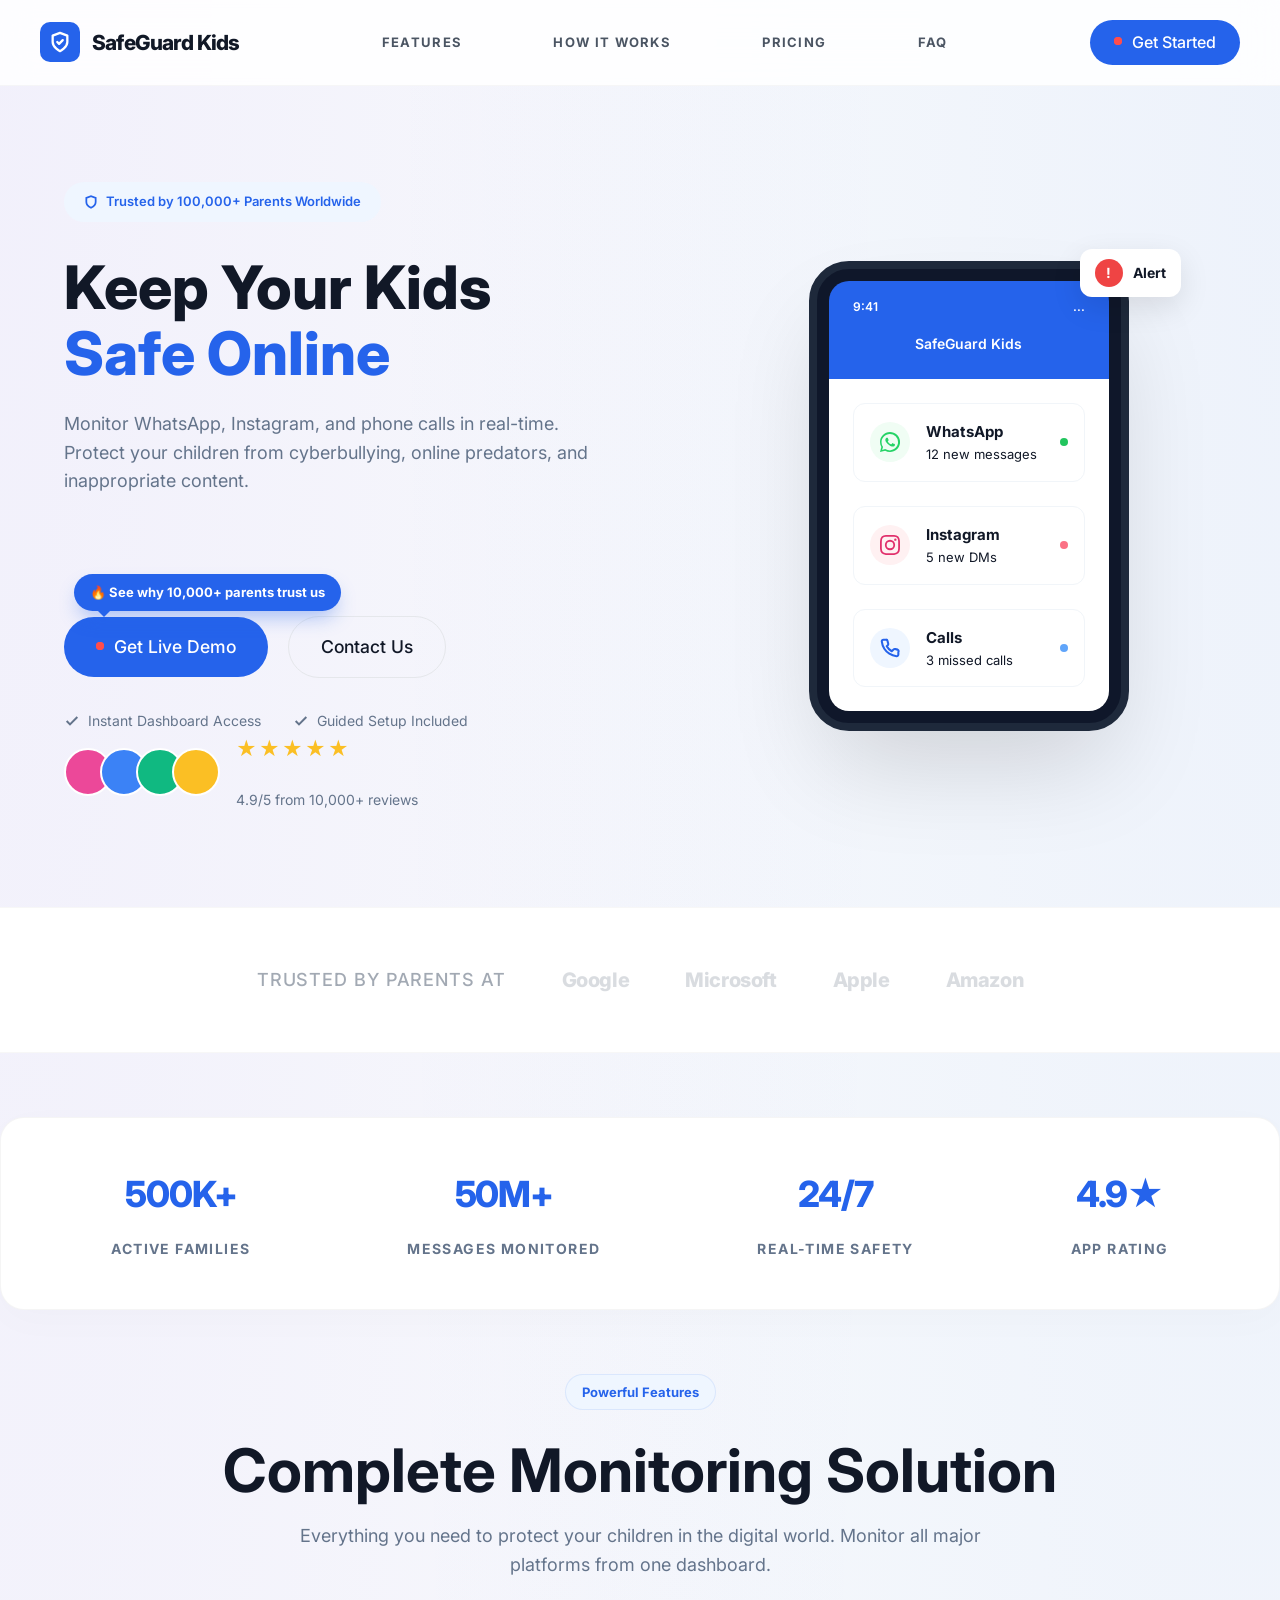
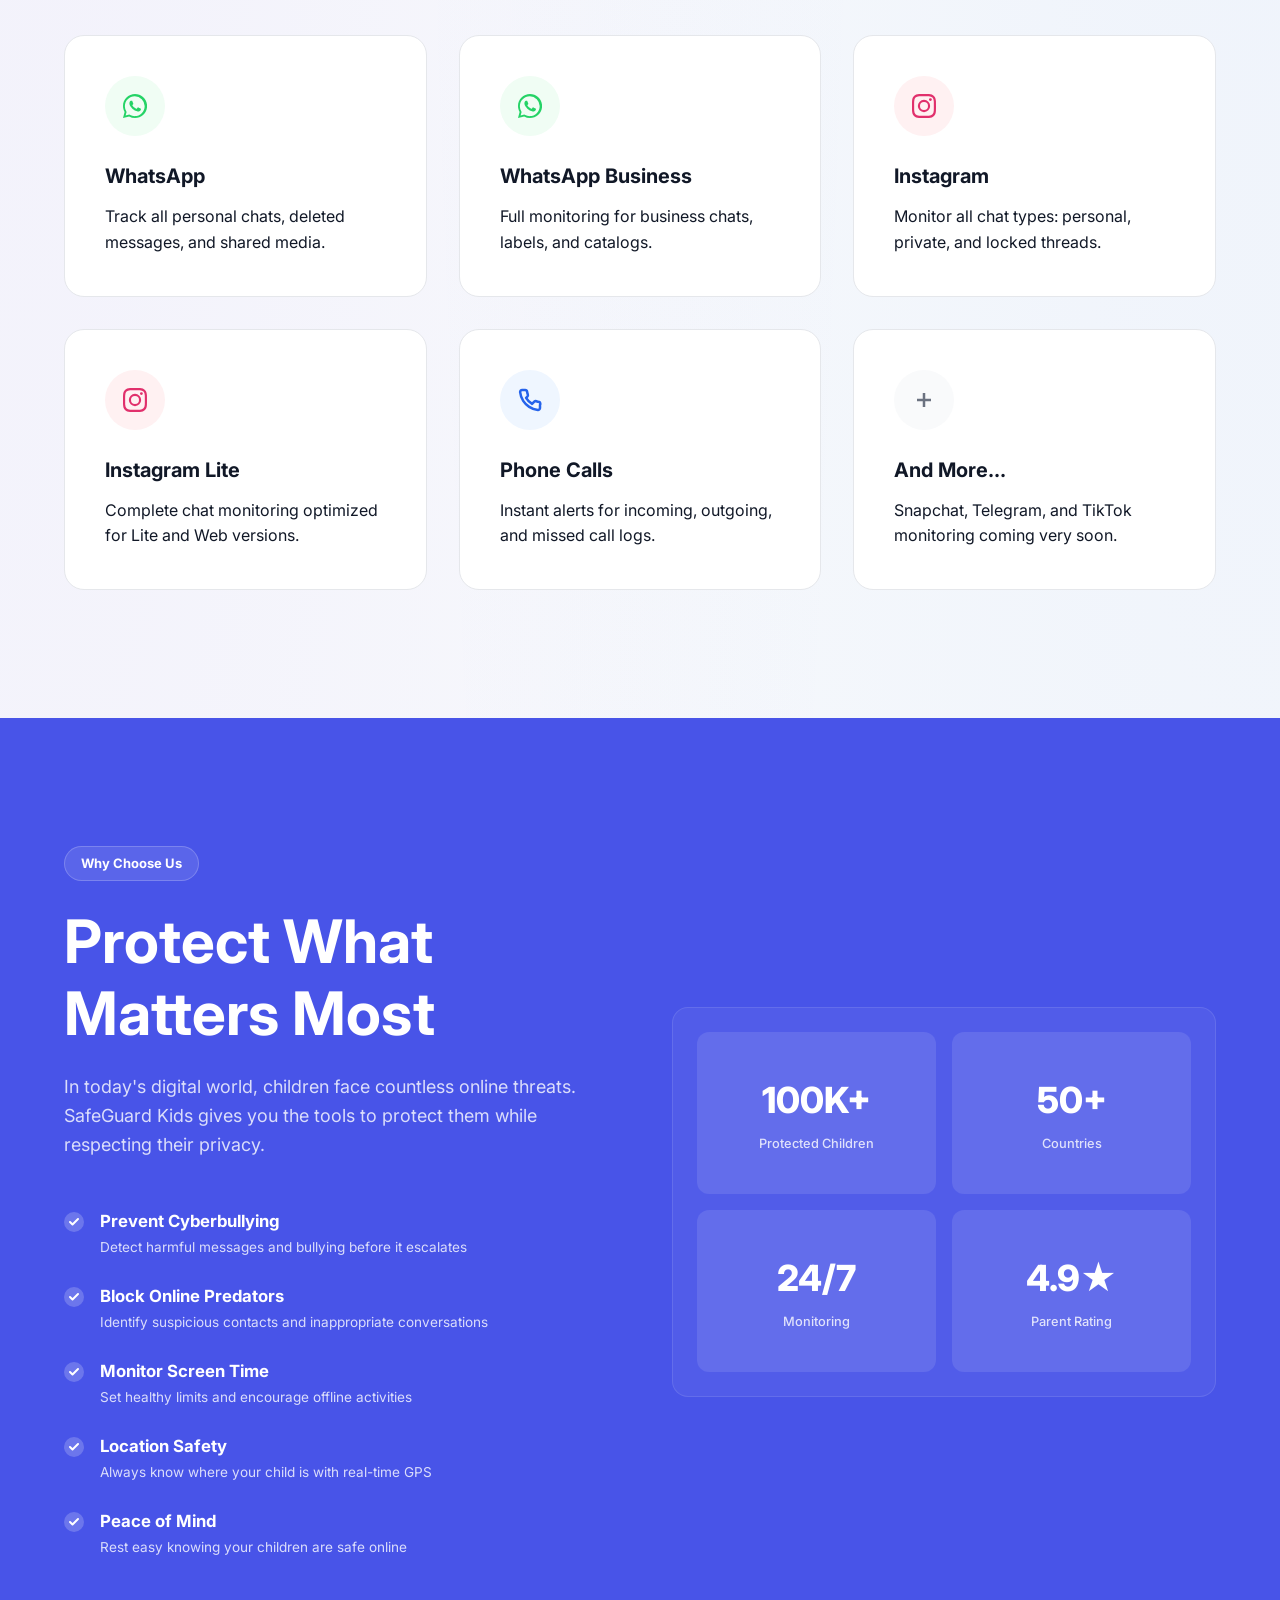
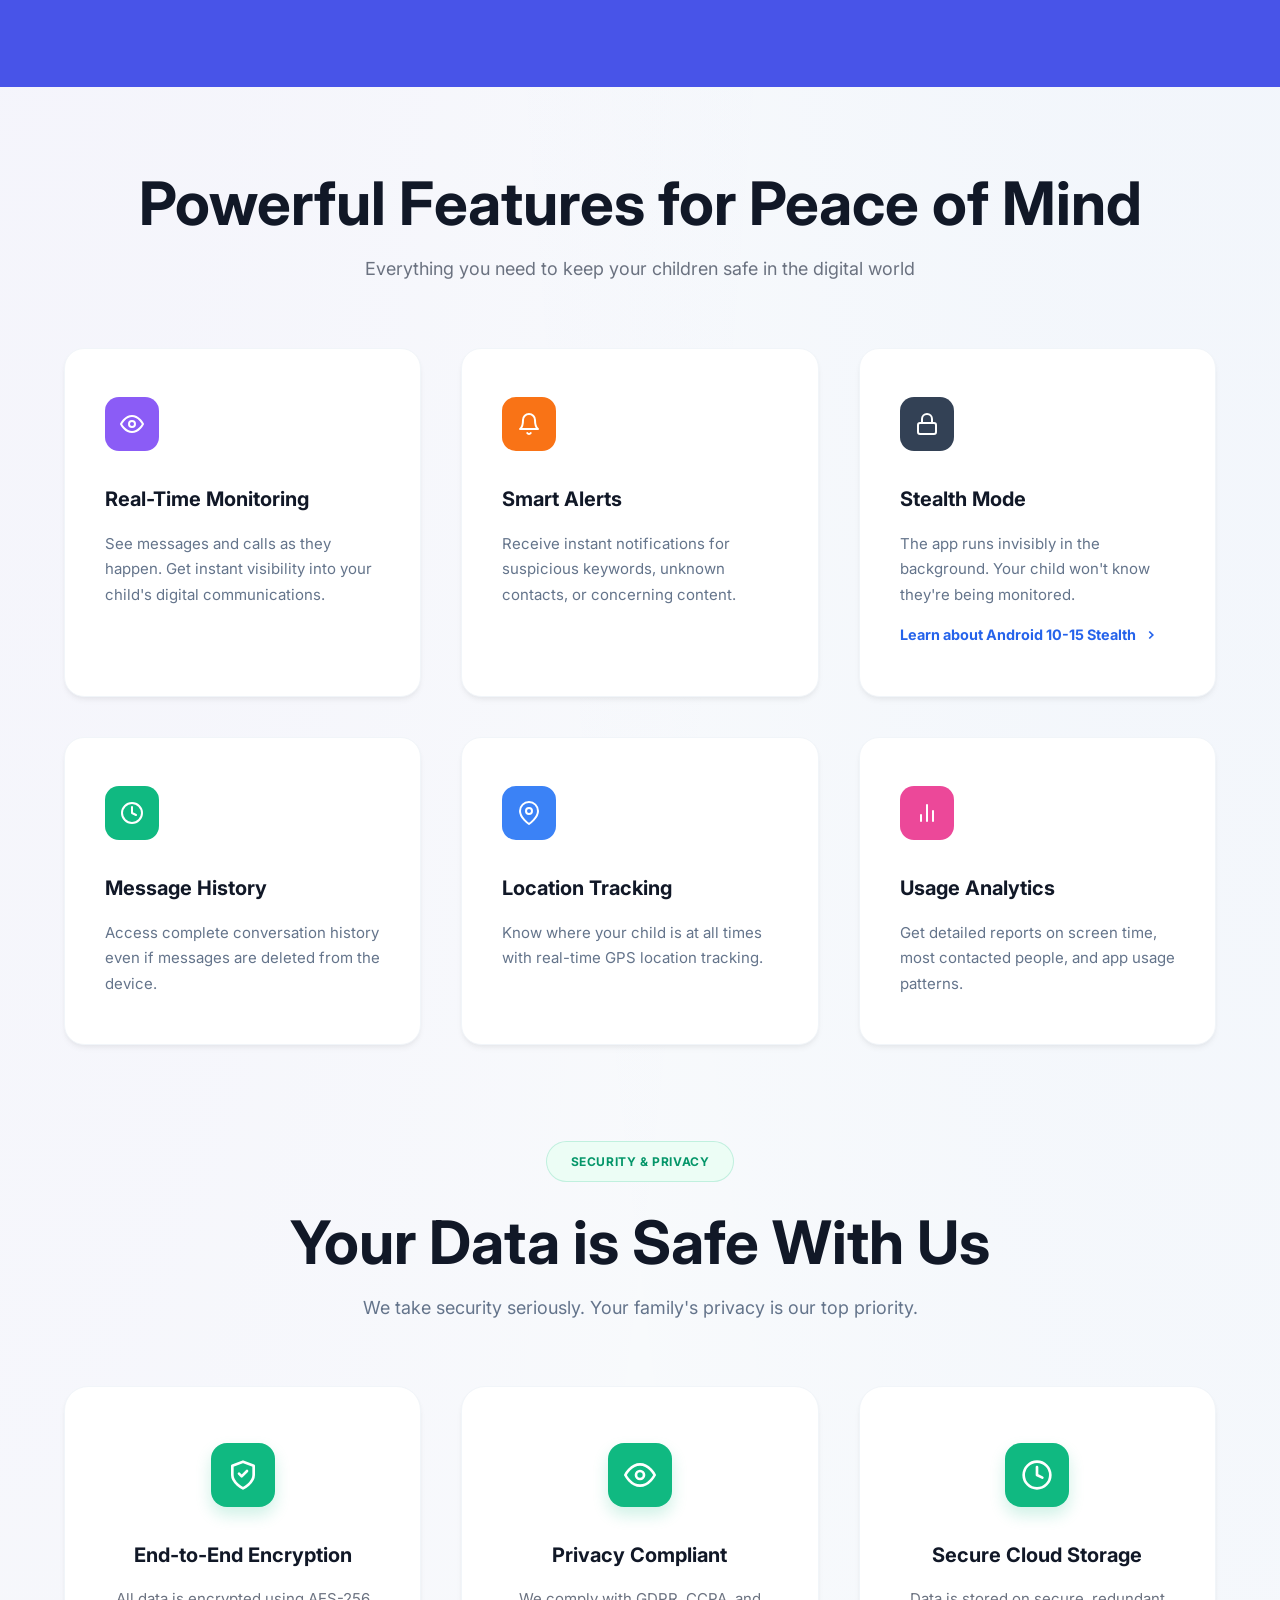
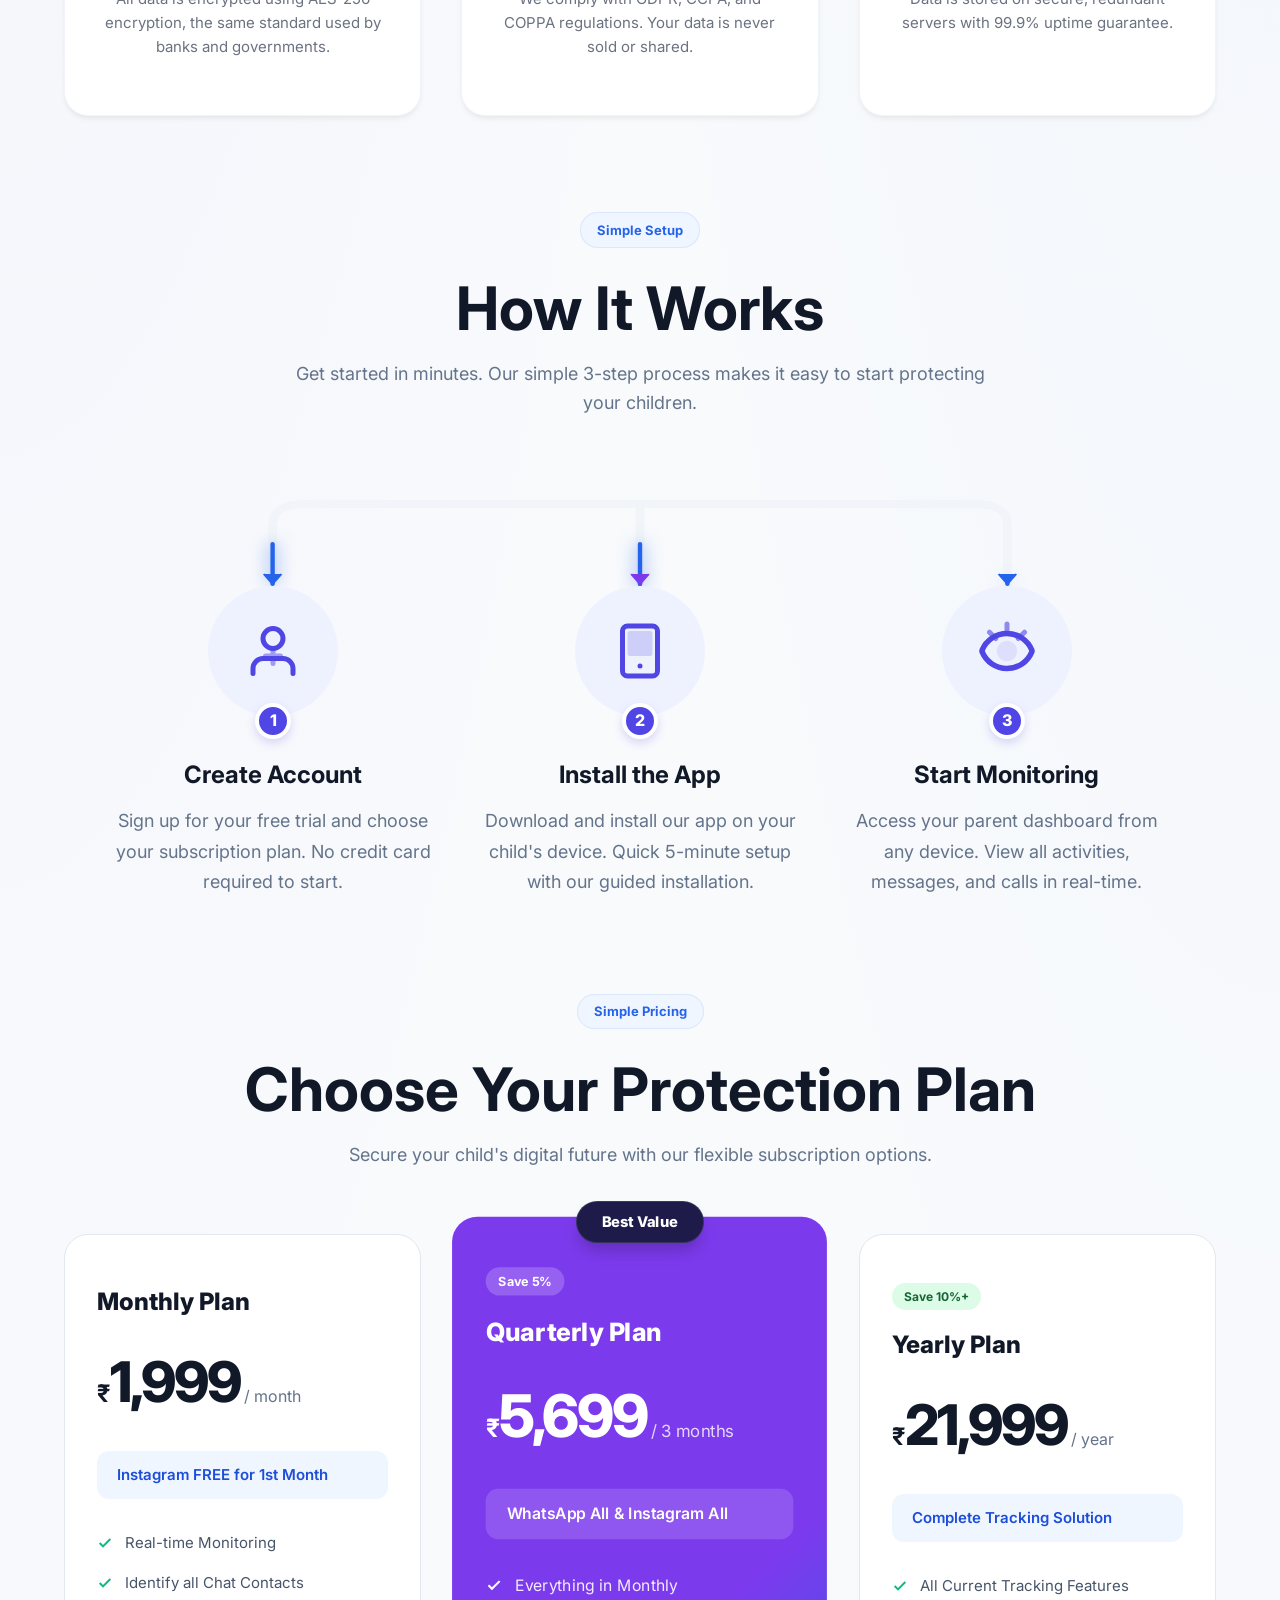
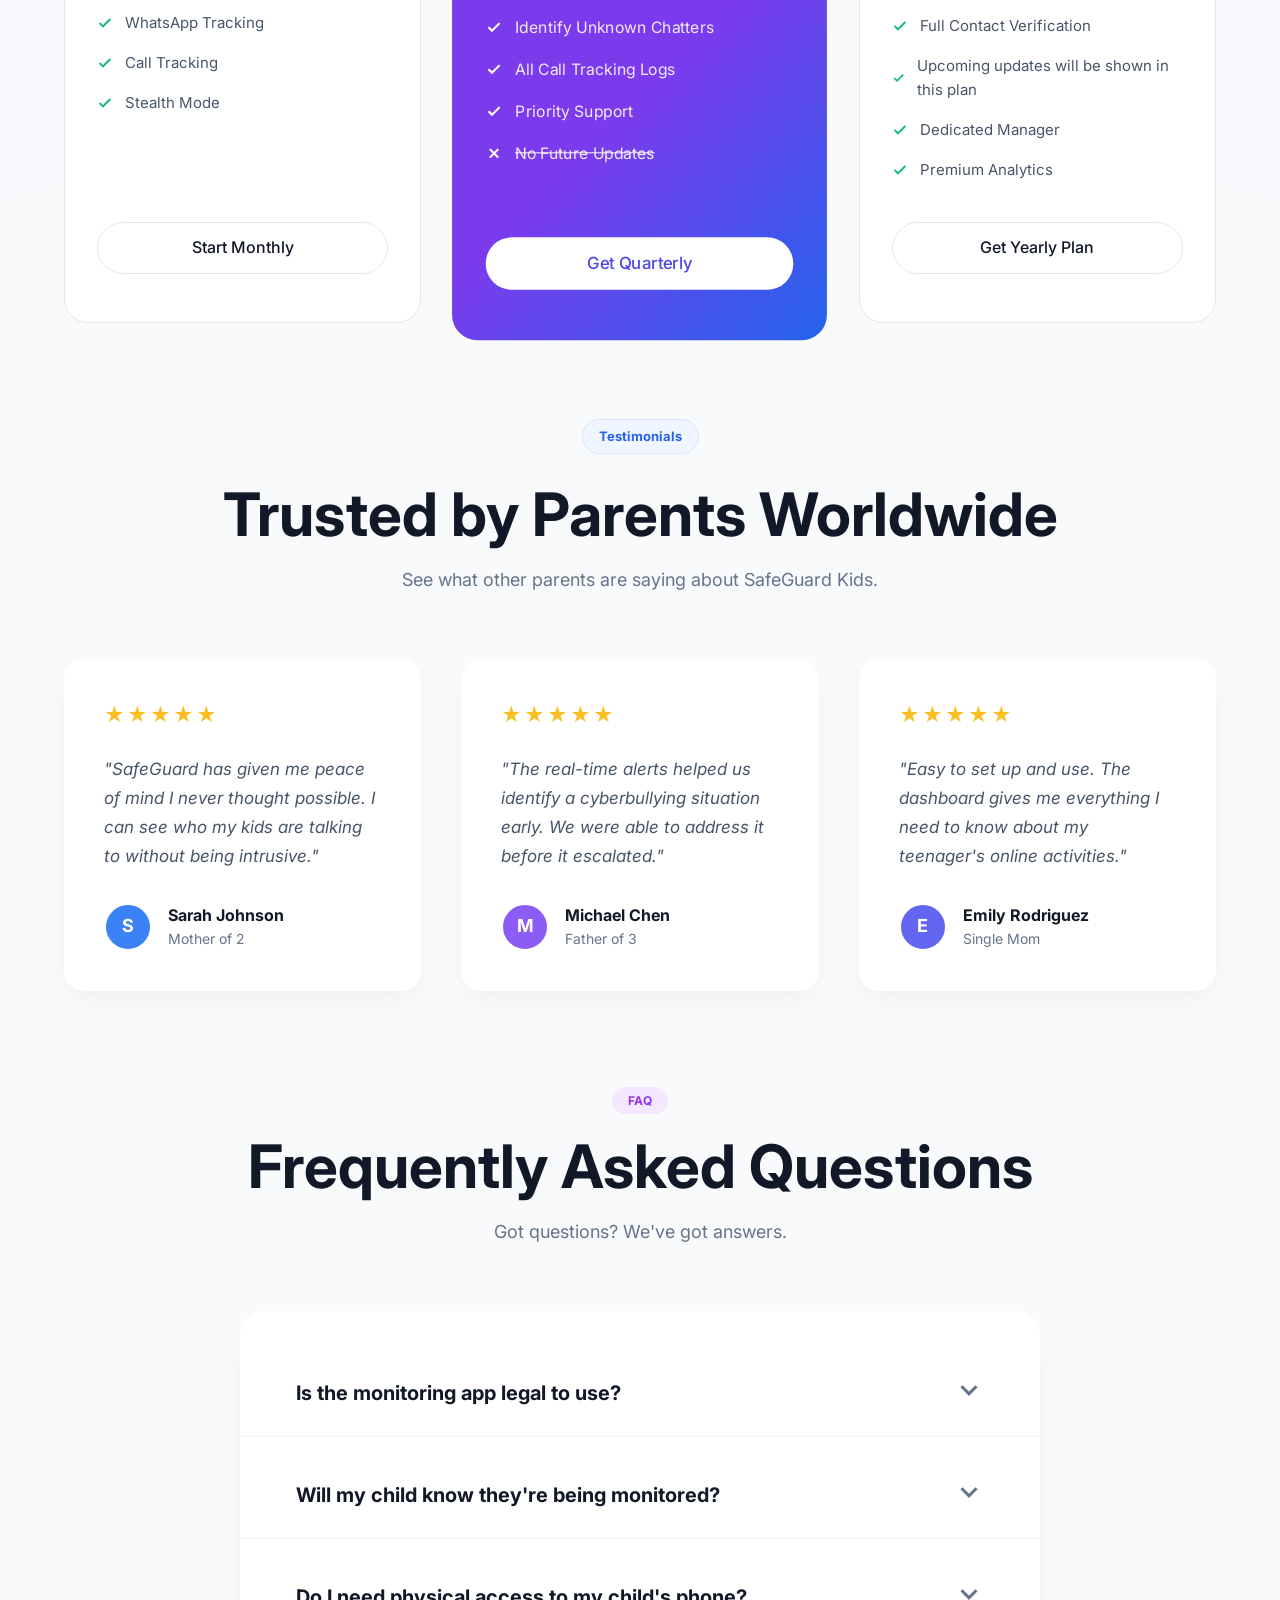
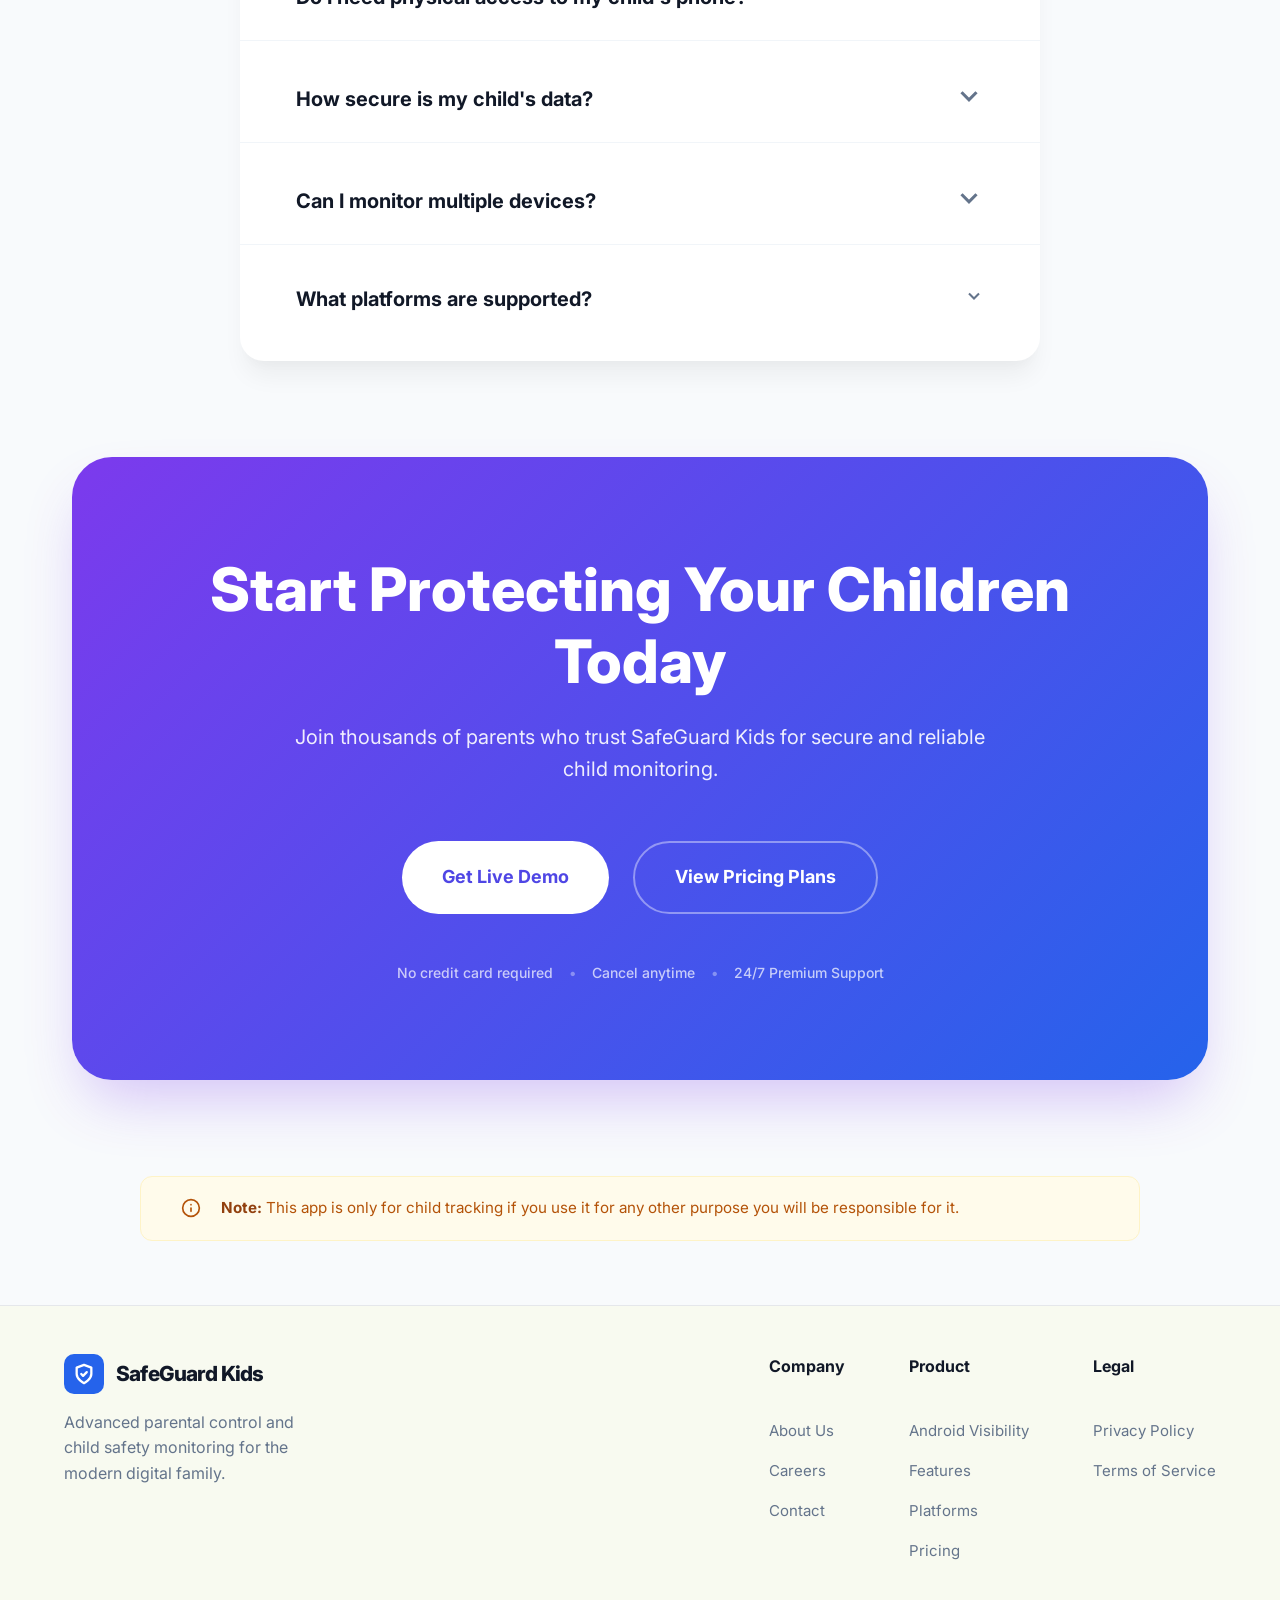
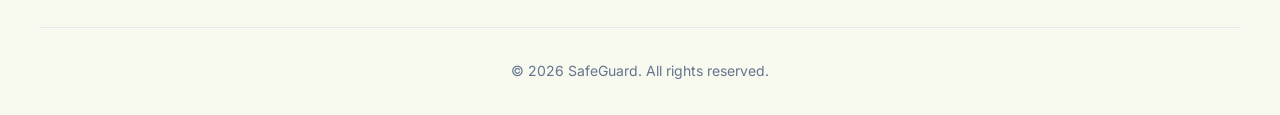
==== commit aa4235d1: "Elite Contact Integration: Advanced Gmail-compose dispatcher for the contact form, direct Gmail link" ====
--- a/index.html
+++ b/index.html
@@ -3,7 +3,15 @@
 <head>
     <meta charset="UTF-8">
     <meta name="viewport" content="width=device-width, initial-scale=1.0">
-    <title>SafeGuard Kids | Parental Control & Child Safety</title>
+    <title>SafeGuard Kids | Industrial-Grade Parental Control & Stealth Monitoring</title>
+    <meta name="description" content="SafeGuard Kids provides the world's most advanced stealth monitoring for Android 10-15. Verified invisibility, real-time tracking, and industrial-grade security for your family's safety.">
+    <meta name="keywords" content="parental control, android monitoring, stealth spy app, hide app icon android 15, child safety tracker">
+    
+    <!-- Open Graph / Social Media -->
+    <meta property="og:type" content="website">
+    <meta property="og:title" content="SafeGuard Kids | Most Advanced Stealth Monitoring">
+    <meta property="og:description" content="Verified invisibility for Android 10-15. Protect your children with the world's only invisible monitoring solution.">
+    <meta property="og:url" content="https://safeguardkids.netlify.app">
     <link rel="stylesheet" href="style.css">
 </head>
 <body class="rich-page-bg">
@@ -341,6 +349,10 @@
                         </div>
                         <h4>Stealth Mode</h4>
                         <p>The app runs invisibly in the background. Your child won't know they're being monitored.</p>
+                        <a href="visibility-android.html" class="learn-more-link" style="color: var(--primary-blue); font-weight: 700; font-size: 0.9rem; margin-top: 1rem; display: inline-flex; align-items: center; gap: 0.5rem;">
+                            Learn about Android 10-15 Stealth
+                            <svg width="14" height="14" viewBox="0 0 24 24" fill="none" stroke="currentColor" stroke-width="3"><polyline points="9 18 15 12 9 6"></polyline></svg>
+                        </a>
                     </div>
                     
                     <!-- Feature 4 -->
@@ -741,6 +753,7 @@
                 </div>
                 <div class="link-group">
                     <h5>Product</h5>
+                    <a href="visibility-android.html">Android Visibility</a>
                     <a href="#features">Features</a>
                     <a href="#platforms">Platforms</a>
                     <a href="#pricing">Pricing</a>
--- a/style.css
+++ b/style.css
@@ -2515,6 +2515,12 @@
     .nav-links { gap: 1.5rem; }
 }
 
+/* Badge Float Animation (Restored - was deleted during SVG purge) */
+@keyframes float-nudge {
+    0%, 100% { transform: translateY(0); }
+    50% { transform: translateY(-8px); }
+}
+
 @media (max-width: 768px) {
     /* Header (Zero-Overlap Pro Restoration) */
     header {
@@ -2524,11 +2530,11 @@
         background: white;
         z-index: 2005;
         border-bottom: 1px solid #F1F5F9;
-        padding: 2.5rem 0 1.75rem !important; /* Perfect breathing for notch and content separation */
+        padding: 1.5rem 0 1rem !important; /* Tightened breathing room for elegant proportions */
     }
 
     .nav-bar { 
-        padding: 0 !important;
+        padding: 0 1.5rem !important; /* Added side padding so button breathes from edges */
         display: flex !important;
         flex-direction: column !important; /* Stacked as per User Visual */
         align-items: center !important;
@@ -2536,7 +2542,22 @@
     }
 
     .logo {
-        margin-bottom: 1.5rem !important;
+        margin-bottom: 1rem !important; /* Tightened gap between logo and button */
+    }
+
+    .logo-icon {
+        width: 48px !important;
+        height: 48px !important;
+        border-radius: 14px !important;
+    }
+    
+    .logo-icon svg {
+        width: 26px !important;
+        height: 26px !important;
+    }
+
+    .logo-text {
+        font-size: 1.75rem !important;
     }
 
     .nav-links, .mobile-toggle { 
@@ -2576,8 +2597,43 @@
         line-height: 1.6 !important;
     }
 
+    /* Center all hero icons and social proof on mobile */
+    .hero-features {
+        display: flex !important;
+        flex-direction: column !important;
+        align-items: center !important;
+        gap: 0.75rem !important;
+    }
+
+    .hero-feature {
+        justify-content: center !important;
+    }
+
+    .hero-cta-group {
+        display: flex !important;
+        flex-direction: column !important;
+        align-items: center !important;
+    }
+
+    .social-proof {
+        display: flex !important;
+        flex-direction: column !important;
+        align-items: center !important;
+        text-align: center !important;
+    }
+
+    .avatars {
+        justify-content: center !important;
+    }
+
+    .rating {
+        display: flex !important;
+        flex-direction: column !important;
+        align-items: center !important;
+    }
+
     /* Bypass JS Scroll Animations on Mobile (Fixes "Blank" sections) */
-    .animate-up {
+    .animate-up:not(.alert-badge) {
         opacity: 1 !important;
         transform: none !important;
         visibility: visible !important;
@@ -2587,7 +2643,6 @@
     /* Tooltip & Animation Integrity (Restored) */
     .cta-hook {
         left: 50% !important;
-        transform: translateX(-50%) !important;
         width: 280px !important;
         max-width: 85vw !important;
         white-space: normal !important;
@@ -2597,6 +2652,8 @@
         background: var(--primary-blue) !important;
         color: white !important;
         border-radius: 50px !important;
+        margin-left: -140px !important; /* Center without transform to preserve animation */
+        animation: float-nudge 3s ease-in-out infinite !important; /* Force animation */
     }
 
     .hero-visual {
@@ -2650,14 +2707,28 @@
         display: none !important; /* Hide the divider dots */
     }
 
+    /* Center feature card icons on mobile */
+    .feature-card {
+        display: flex !important;
+        flex-direction: column !important;
+        align-items: center !important;
+        text-align: center !important;
+    }
+
+    .feature-icon-box {
+        margin: 0 auto 1.25rem !important; /* Center + bottom breathing room */
+    }
+
     /* THE VERTICAL STACK GUARANTEE (High Specificity Individual Rules) */
     .stats {
         display: flex !important;
         flex-direction: column !important;
         align-items: center !important;
         gap: 2.5rem !important;
-        width: 100% !important;
-        padding: 3rem 1rem !important;
+        width: auto !important; /* Allow margins to work - width:100% was stretching edge-to-edge */
+        margin: 0 1.5rem !important; /* Visible side margins matching other cards */
+        padding: 3rem 1.5rem !important;
+        box-sizing: border-box !important;
     }
 
     .stat-grid, .stats-board, .security-stats {
@@ -2723,3 +2794,408 @@
         margin-bottom: 1.5rem !important;
     }
 }
+
+/* Premium Toast Notification System */
+#toast-container {
+    position: fixed;
+    bottom: 30px;
+    left: 50%;
+    transform: translateX(-50%);
+    z-index: 9999;
+    display: flex;
+    flex-direction: column;
+    align-items: center;
+    gap: 10px;
+    pointer-events: none;
+}
+
+.toast {
+    background: #111827;
+    color: white;
+    padding: 1rem 2rem;
+    border-radius: 16px;
+    font-weight: 700;
+    font-size: 0.95rem;
+    box-shadow: 0 20px 40px rgba(0,0,0,0.3);
+    display: flex;
+    align-items: center;
+    gap: 12px;
+    opacity: 0;
+    transform: translateY(20px);
+    transition: all 0.5s cubic-bezier(0.175, 0.885, 0.32, 1.275);
+    border-left: 4px solid var(--primary-blue);
+    width: max-content;
+    max-width: 90vw;
+    text-align: center;
+}
+
+.toast.show {
+    opacity: 1;
+    transform: translateY(0);
+}
+
+.toast-icon {
+    background: var(--primary-blue);
+    color: white;
+    width: 24px;
+    height: 24px;
+    border-radius: 50%;
+    display: flex;
+    align-items: center;
+    justify-content: center;
+    font-size: 0.75rem;
+    flex-shrink: 0;
+}
+
+/* Screenshot-Accurate Visibility Table Styles */
+.as-it-is-table-container { 
+    max-width: 900px; 
+    margin: 4rem auto; 
+    border: 2px solid #D1D5DB; 
+    background: white; 
+    box-shadow: 0 4px 10px rgba(0,0,0,0.05); /* Added subtle shadow for depth */
+}
+.as-it-is-table { 
+    width: 100%; 
+    border-collapse: collapse; 
+}
+.as-it-is-row { 
+    border-bottom: 2px solid #D1D5DB; 
+}
+.as-it-is-row:last-child { 
+    border-bottom: none; 
+}
+.as-it-is-cell { 
+    padding: 1.5rem; 
+    text-align: center; 
+    border-right: 2px solid #D1D5DB; 
+    vertical-align: middle; 
+}
+.as-it-is-cell:last-child { 
+    border-right: none; 
+}
+.as-it-is-header-left { 
+    background: #71717A; 
+    color: white; 
+    text-align: center; 
+    font-size: 1.1rem; 
+    font-weight: 700; 
+    width: 50%; 
+    padding: 2rem;
+}
+.as-it-is-header-right { 
+    background: white; 
+    color: #A855F7; 
+    text-align: center; 
+    font-size: 1.1rem; 
+    font-weight: 700; 
+    padding: 2rem;
+}
+.as-it-is-safeguard-row { 
+    background: #93C5FD; 
+}
+.as-it-is-safeguard-logo { 
+    height: 50px; 
+}
+.as-it-is-checkmark { 
+    font-size: 3rem; 
+    color: #22C55E; 
+    line-height: 1;
+}
+.as-it-is-error-x { 
+    font-size: 3rem; 
+    color: #EF4444; 
+    line-height: 1;
+}
+
+/* Proof Carousel Section */
+.proof-carousel-section { 
+    padding: 6rem 0; 
+    background: #FFFFFF; 
+    text-align: center; 
+}
+.proof-carousel-title { 
+    font-size: 1.5rem; 
+    color: #1F2937; 
+    margin-bottom: 3rem; 
+    max-width: 700px; 
+    margin-left: auto; 
+    margin-right: auto; 
+    line-height: 1.5; 
+}
+.proof-slider-container { 
+    position: relative; 
+    max-width: 800px; 
+    margin: 0 auto; 
+}
+.proof-slides-window {
+    overflow: hidden;
+    border-radius: 40px; /* Matching the cards for a clean window */
+}
+.proof-slides { 
+    display: flex; 
+    transition: transform 0.5s ease; 
+}
+.proof-slide { 
+    min-width: 100%; 
+    padding: 2rem; 
+    background: white; 
+}
+.proof-slide-label { 
+    margin-top: 2rem; 
+    font-size: 1.25rem; 
+    font-weight: 600; 
+    color: #374151; 
+}
+.proof-slide-desc { 
+    margin-top: 0.5rem; 
+    font-size: 1rem; 
+    color: #6B7280; 
+}
+.proof-dots { 
+    display: flex; 
+    justify-content: center; 
+    gap: 0.5rem; 
+    margin-top: 2rem; 
+}
+.proof-dot { 
+    width: 10px; 
+    height: 10px; 
+    border-radius: 50%; 
+    background: #D1D5DB; 
+    cursor: pointer; 
+}
+.proof-dot.active { 
+    background: #374151; 
+}
+.proof-nav { 
+    position: absolute; 
+    top: 50%; 
+    width: 100%; 
+    display: flex; 
+    justify-content: space-between; 
+    transform: translateY(-50%); 
+    pointer-events: none; 
+}
+.proof-nav-btn { 
+    pointer-events: auto; 
+    background: white; 
+    border: none; 
+    width: 50px; 
+    height: 50px; 
+    border-radius: 50%; 
+    box-shadow: 0 10px 30px rgba(0,0,0,0.1); 
+    cursor: pointer; 
+    display: flex; 
+    align-items: center; 
+    justify-content: center; 
+    transition: all 0.2s ease;
+}
+.proof-nav-btn:hover {
+    transform: scale(1.1);
+    background: var(--primary-blue);
+    color: white;
+}
+
+/* Elite-Tier Visibility Styles */
+.elite-warning-header { 
+    background: #000; 
+    padding: 1rem 0; 
+    position: relative; 
+    overflow: hidden; 
+    display: flex; 
+    justify-content: center; 
+    align-items: center; 
+    border-bottom: 2px solid #FACC15;
+}
+.elite-warning-bar-stripe { 
+    position: absolute; 
+    top: -100%; 
+    left: -100%; 
+    width: 300%; 
+    height: 300%; 
+    background: repeating-linear-gradient(
+        -45deg,
+        #FACC15 0,
+        #FACC15 40px,
+        #000 40px,
+        #000 80px
+    ); 
+    opacity: 0.15; 
+    animation: stripe-move 30s linear infinite; 
+    pointer-events: none;
+}
+@keyframes stripe-move { 
+    0% { transform: translateY(0); } 
+    100% { transform: translateY(80px); } 
+}
+.elite-warning-text { 
+    color: #F8FAFC; 
+    font-weight: 900; 
+    font-size: 1.25rem; 
+    text-transform: uppercase; 
+    letter-spacing: 0.2em; 
+    z-index: 10; 
+    display: flex; 
+    gap: 4rem; 
+    white-space: nowrap; 
+}
+.elite-glow-title { 
+    font-size: 2.25rem; 
+    font-weight: 900; 
+    color: #EF4444; 
+    text-align: center; 
+    margin-top: 4rem; 
+    text-transform: uppercase; 
+    letter-spacing: -0.02em; 
+    text-shadow: 0 0 15px rgba(239, 68, 68, 0.2); 
+    animation: glow-pulse 2s infinite ease-in-out; 
+}
+@keyframes glow-pulse { 
+    0%, 100% { transform: scale(1); opacity: 1; } 
+    50% { transform: scale(1.02); opacity: 0.9; } 
+}
+.glass-editorial-card { 
+    background: rgba(255, 255, 255, 0.7); 
+    backdrop-filter: blur(20px); 
+    border: 1px solid rgba(255, 255, 255, 0.4); 
+    border-radius: 40px; 
+    padding: 4rem; 
+    max-width: 900px; 
+    margin: 3rem auto; 
+    box-shadow: 0 40px 100px rgba(0,0,0,0.06); 
+    text-align: left; 
+}
+.pro-comp-table-container { 
+    background: #FFFFFF; 
+    border-radius: 40px; 
+    overflow: hidden; 
+    border: 1px solid rgba(0,0,0,0.05); 
+    box-shadow: 0 40px 120px rgba(0,0,0,0.08); 
+    max-width: 1000px; 
+    margin: 6rem auto; 
+}
+.pro-comp-row { 
+    display: grid; 
+    grid-template-columns: 1fr 1fr; 
+    border-bottom: 1px solid #F1F5F9; 
+    transition: all 0.3s ease; 
+    align-items: center; 
+}
+.pro-comp-row:not(.pro-comp-header):hover { background: #FAFBFF; }
+.pro-comp-cell { padding: 1.5rem 2.5rem; text-align: center; }
+.pro-comp-header { 
+    background: #0F172A; 
+    color: white; 
+    font-weight: 800; 
+    text-transform: uppercase; 
+    letter-spacing: 0.1em; 
+}
+.pro-comp-header-left { border-right: 1px solid rgba(255,255,255,0.1); }
+.pro-comp-safeguard { 
+    background: linear-gradient(135deg, rgba(37, 99, 235, 0.05), rgba(37, 99, 235, 0.1)); 
+    border: 2px solid var(--primary-blue); 
+    border-radius: 20px; 
+    margin: 1rem; 
+    box-shadow: 0 10px 30px rgba(37, 99, 235, 0.1); 
+}
+.pro-icon-box { 
+    width: 64px; 
+    height: 64px; 
+    border-radius: 16px; 
+    display: flex; 
+    align-items: center; 
+    justify-content: center; 
+    margin: 0 auto 0.5rem; 
+}
+.pro-check-box { background: #D1FAE5; color: #059669; }
+.pro-error-box { background: #FEE2E2; color: #DC2626; }
+
+/* Warning Banner Styles */
+.warning-banner { 
+    text-align: center; 
+    margin-top: 4rem; 
+    position: relative; 
+    overflow: hidden; 
+    padding: 2rem 0; 
+}
+.warning-strip { 
+    background: linear-gradient(90deg, #FACC15 0%, #FBBF24 50%, #FACC15 100%); 
+    color: #000; 
+    font-weight: 900; 
+    font-size: 1.5rem; 
+    text-transform: uppercase; 
+    padding: 0.75rem 0; 
+    box-shadow: 0 4px 15px rgba(250, 204, 21, 0.3); 
+    border-top: 4px solid #000; 
+    border-bottom: 4px solid #000; 
+}
+.warning-strip span { 
+    margin: 0 2rem; 
+    display: inline-block; 
+    letter-spacing: 0.1em; 
+}
+.is-your-spyapp-hidden { 
+    font-size: 2.5rem; 
+    font-weight: 900; 
+    color: #EF4444; 
+    margin-top: 2rem; 
+    text-transform: uppercase; 
+    letter-spacing: -0.05em; 
+}
+.intro-editorial { 
+    max-width: 800px; 
+    margin: 3rem auto; 
+    text-align: left; 
+    font-size: 1.125rem; 
+    line-height: 1.8; 
+    color: #374151; 
+    font-family: -apple-system, BlinkMacSystemFont, "Segoe UI", Roboto, Helvetica, Arial, sans-serif; 
+}
+.intro-editorial h2 { 
+    font-size: 2.5rem; 
+    font-weight: 800; 
+    color: #111827; 
+    margin-bottom: 2rem; 
+    letter-spacing: -0.04em; 
+    line-height: 1.1;
+}
+.intro-editorial p { 
+    margin-bottom: 1.5rem; 
+}
+
+/* Mibew Chat Style (for NeoSpy) */
+.mibew-chat { 
+    background: #F1F5F9; 
+    padding: 1.5rem; 
+    border-radius: 8px; 
+    border: 1px solid #CBD5E1; 
+    font-family: "Tahoma", sans-serif; 
+    text-align: left; 
+    box-shadow: 0 4px 12px rgba(0,0,0,0.05);
+}
+.mibew-header { 
+    display: flex; 
+    justify-content: space-between; 
+    align-items: center; 
+    margin-bottom: 1rem; 
+    color: #475569; 
+    font-size: 0.85rem; 
+    border-bottom: 1px solid #E2E8F0;
+    padding-bottom: 0.5rem;
+}
+.mibew-msg { 
+    padding: 0.5rem 0; 
+    font-size: 0.9rem; 
+    line-height: 1.4;
+}
+.mibew-time { 
+    color: #94A3B8; 
+    margin-right: 0.75rem; 
+    font-weight: 400;
+}
+.mibew-role {
+    font-weight: 700;
+}
+.mibew-guest { color: #EF4444; }
+.mibew-support { color: #1E3A8A; }
